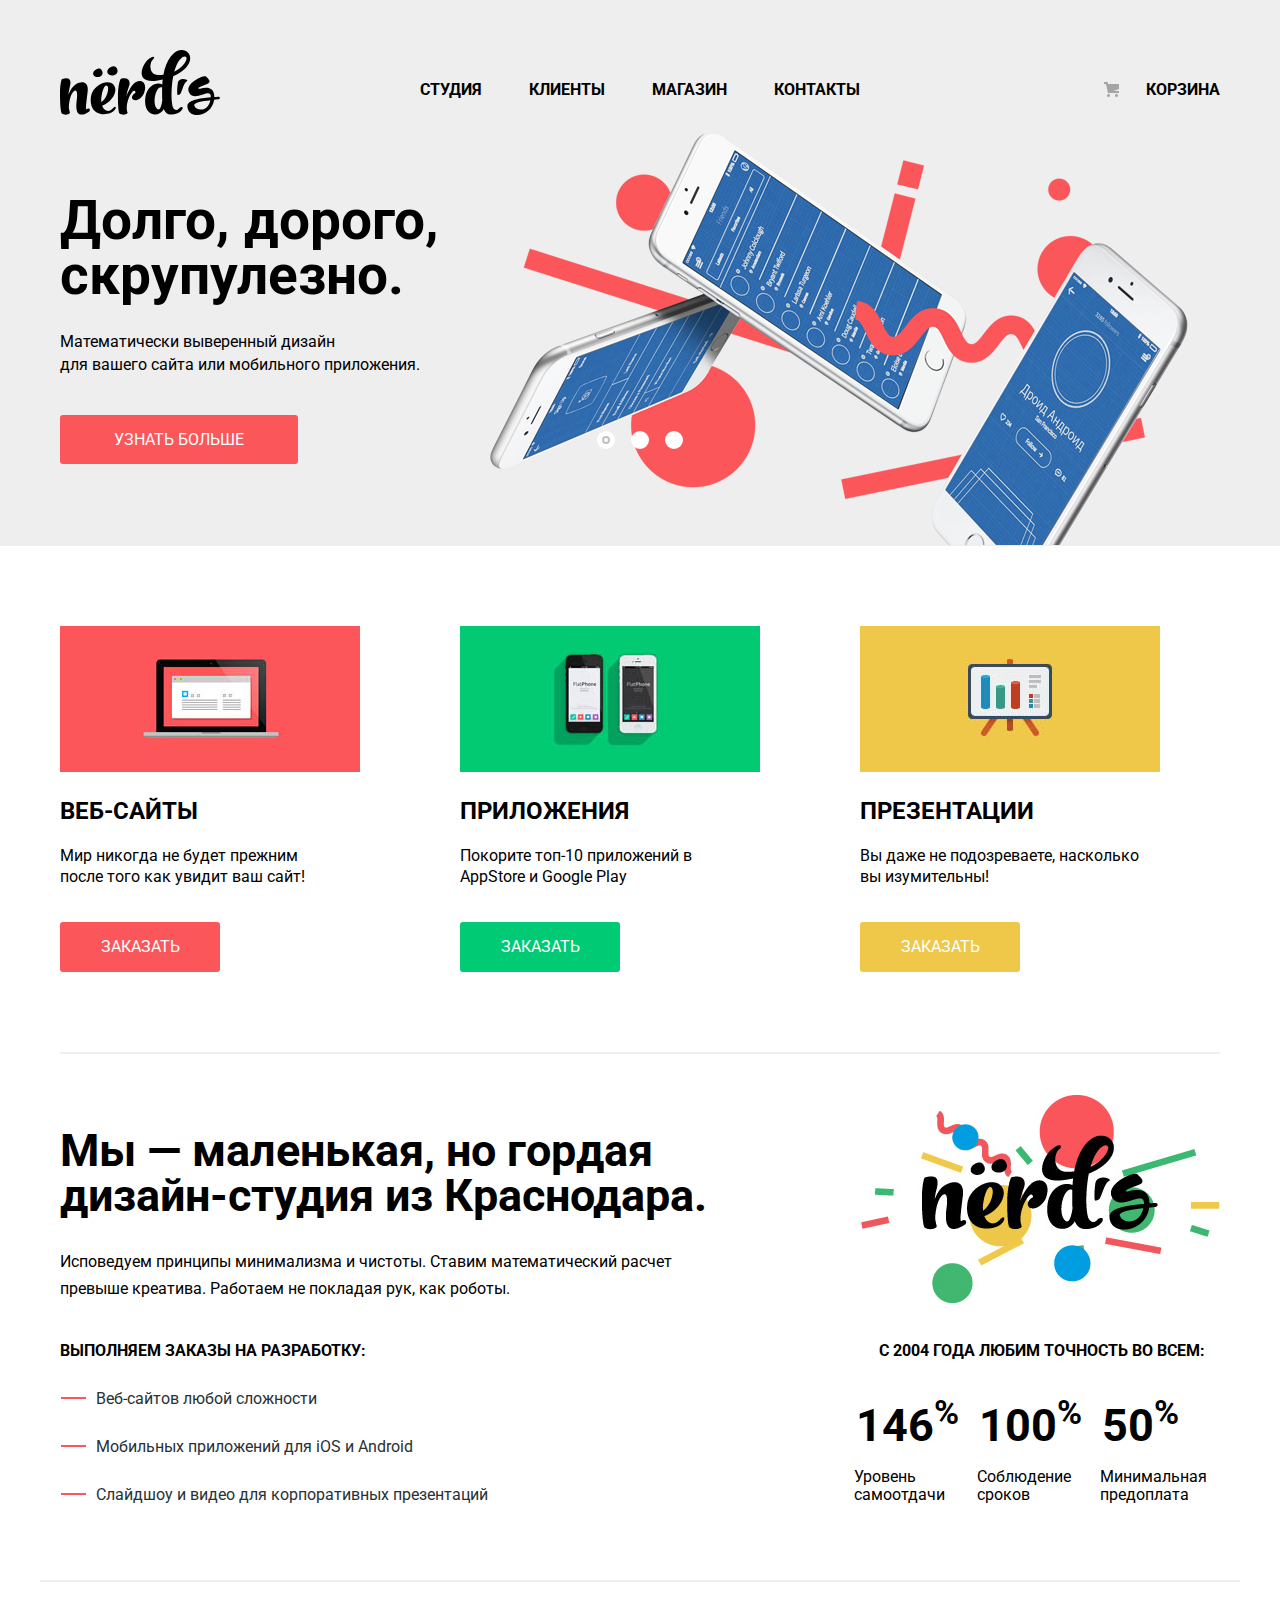
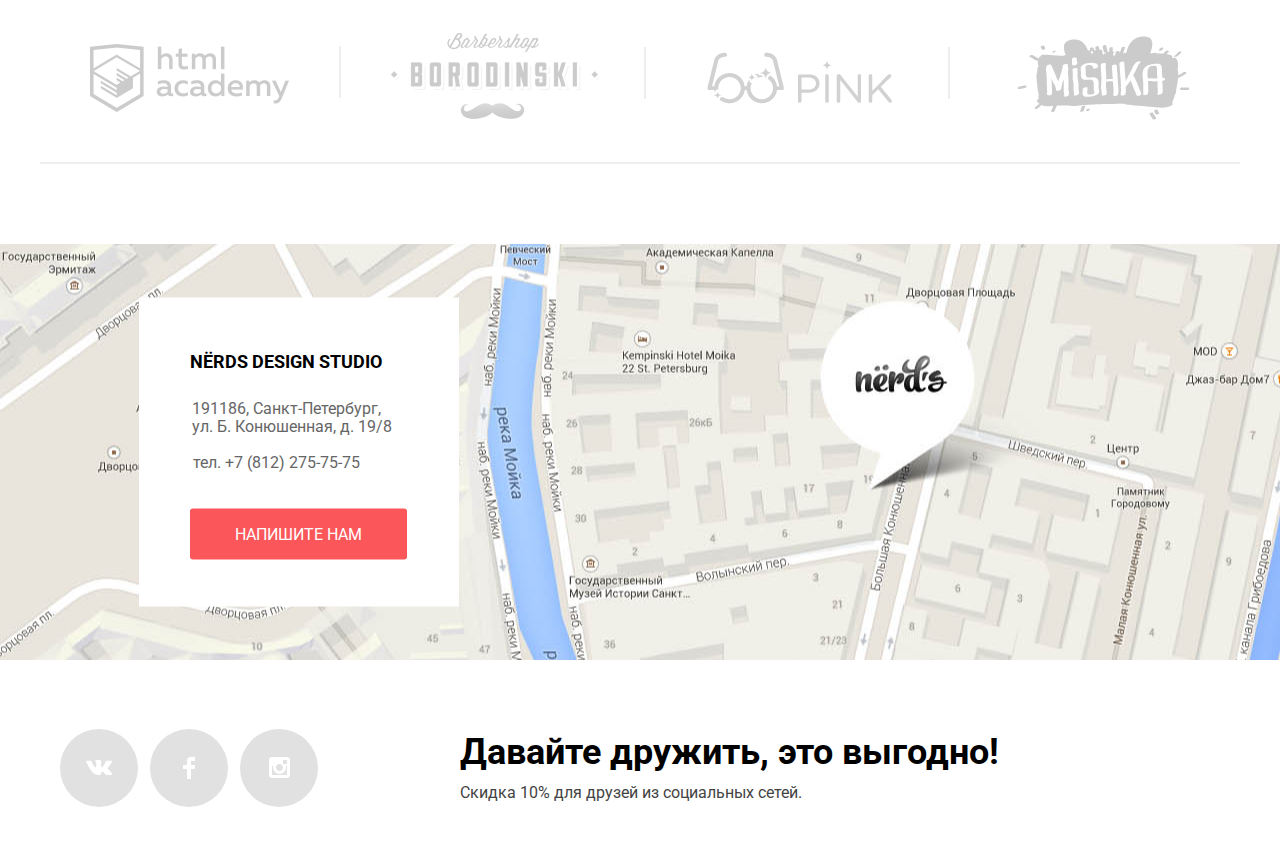
==== index.html @ 0c4b5fb2 "resizing" ====
<!DOCTYPE html>
<html lang="ru">

<head>
    <meta charset="utf-8">
    <link href="css/normalize.css" rel="stylesheet">
    <link href="css/style.css" rel="stylesheet">
    <link href="https://fonts.googleapis.com/css?family=Roboto:400,700&display=swap&subset=cyrillic" rel="stylesheet">
    <title>Магазин готовых шаблонов Nerds</title>
</head>

<body>
    <header class="main-header">
        <div class="content-size">
            <nav class="main-menu">
                <a href="#" class="nerds-logo">
                    <img src="img/svg-nerds/nerds-logo.svg" alt="Логотип студии Nerds" width="160" height="65">
                </a>

                <div class="navigation-container">
                    <ul class="site-navigation ls-none">
                        <li><a href="#" class="main-menu-list">Студия</a></li>
                        <li><a href="#" class="main-menu-list">Клиенты</a></li>
                        <li><a href="catalog.html" class="main-menu-list">Магазин</a></li>
                        <li><a href="#" class="main-menu-list main-menu-list-contacts">Контакты</a></li>
                    </ul>

                    <ul class="user-navigation ls-none">
                        <li><a href="#" class="main-menu-cart">Корзина</a></li>
                    </ul>

                </div>
            </nav>
            <section class="header-slider content-size">
                <h2 class="none">Слайдер</h2>
                <div class="slider-container">
                    <input type="radio" id="slider-1" name="toggle" class="visually-hidden" checked>
                    <input type="radio" id="slider-2" name="toggle" class="visually-hidden">
                    <input type="radio" id="slider-3" name="toggle" class="visually-hidden">
                    <div class="slider-controls">
                        <label for="slider-1" class="slider-item-1">Первый</label>
                        <label for="slider-2" class="slider-item-2">Второй</label>
                        <label for="slider-3" class="slider-item-3">Третий</label>
                    </div>

                    <ul class="slider-list ls-none">
                        <li class="slider-item slider-item-one">
                            <h3>Долго, дорого,<br> скрупулезно.</h3>
                            <p>Математически выверенный дизайн<br> для вашего сайта или мобильного приложения.</p>
                            <a class="slider-item-button button-type" href="#">Узнать больше</a>
                        </li>
                        <li class="slider-item slider-item-two">
                            <h3>Любим математику как никто другой</h3>
                            <p>Никакого креатива, только математические формулы для расчета идеальных пропорций.</p>
                            <a class="slider-item-button button-type" href="#">Узнать больше</a>
                        </li>
                        <li class="slider-item slider-item-three">
                            <h3>Только ночь,<br> только хардкор</h3>
                            <p>Работать днем, как все? Мы против этого.<br> Ближе к полуночи работа только начинается.</p>
                            <a class="slider-item-button button-type" href="#">Узнать больше</a>
                        </li>
                    </ul>
                </div>
            </section>
        </div>
    </header>

    <main class="main">
        <section class="segments content-size">
            <h2 class="none">Сегменты</h2>
            <ul class="segment-list ls-none">

                <li class="segment-list-item segment-item-wed">
                    <h3 class="segment-item-head ">Веб-сайты</h3>
                    <p>Мир никогда не будет прежним после того как увидит ваш сайт!</p>
                    <a href="http://nerds.armstud.ru/catalog.html " class="button-type segment-order ">Заказать</a>
                </li>
                <li class="segment-list-item segment-item-app ">
                    <h3 class="segment-item-head ">Приложения</h3>
                    <p>Покорите топ-10 приложений в AppStore и Google Play</p>
                    <a href="http://nerds.armstud.ru/catalog.html " class=" button-type segment-order ">Заказать</a>
                </li>
                <li class="segment-list-item segment-item-presentations ">
                    <h3 class="segment-item-head ">Презентации</h3>
                    <p>Вы даже не подозреваете, насколько вы изумительны!</p>
                    <a href="http://nerds.armstud.ru/catalog.html " class="button-type segment-order ">Заказать</a>
                </li>

            </ul>
        </section>
        <section class="about-us content-size">
            <h2 class="none">О нас</h2>
            <div class="about-us-container">
                <div class="left-col">
                    <h1>Мы — маленькая, но гордая дизайн-студия из Краснодара.</h1>
                    <p>Исповедуем принципы минимализма и чистоты. Ставим математический расчет превыше креатива. Работаем не покладая рук, как роботы.</p>
                    <h3 class="left-col-list ">Выполняем заказы на разработку:</h3>
                    <ul class="left-col-text-list ls-none ">
                        <li class="left-col-text-list-item">Веб-сайтов любой сложности</li>
                        <li class="left-col-text-list-item">Мобильных приложений для iOS и Android</li>
                        <li class="left-col-text-list-item">Слайдшоу и видео для корпоративных презентаций</li>
                    </ul>
                </div>
                <div class="right-col ">
                    <img src="img/nerds-illustration.png" alt="Логотип студии Nerds" width="360" height="208">
                    <p class="right-col-text ">с 2004 года Любим точность во всем:</p>
                    <ul class="right-col-list ls-none">
                        <li class="right-col-list-item">
                            <p class="right-col-item-mark ">146<sup>%</sup></p>
                            <p class="right-col-item-name text-option-usual ">Уровень самоотдачи</p>
                        </li>
                        <li class="right-col-list-item">
                            <p class="right-col-item-mark ">100<sup>%</sup></p>
                            <p class="right-col-item-name text-option-usual ">Соблюдение сроков</p>
                        </li>
                        <li>
                            <p class="right-col-item-mark ">50<sup>%</sup></p>
                            <p class="right-col-item-name text-option-usual ">Минимальная предоплата</p>
                        </li>
                    </ul>
                </div>
            </div>
        </section>
        <section class="clients content-size">
            <h2 class="none">Клиенты</h2>
            <ul class="clients-list ls-none ">
                <li class="client-htmlacademy ">
                    <a href="https://htmlacademy.ru/intensive/htmlcss"><img src="img/logo-htmlacademy.png " alt="Логотип HTMLAcademy " class="client-logo" width="199" height="68"></a>
                </li>
                <li class="client-barber ">
                    <a href="http://barbershop-borodinski.webflow.io/ "><img src="img/logo-borodinski.png " alt="Логотип Барбершоп Бородинский " class="client-logo" width="209" height="90"></a>
                </li>
                <li class="client-pink ">
                    <a href="# "><img src="img/logo-pink.png " alt="Логотип компании Pink " class="client-logo " width="185" height="52"></a>
                </li>
                <li class="client-mishka ">
                    <a href="# "><img src="img/logo-mishka.png " alt="Логотип компании Mishka " class="client-logo " width="173" height="84"></a>
                </li>
            </ul>
        </section>
        <section class="address text-option-usual">
            <h2 class="none">Адрес</h2>
            <iframe src="https://yandex.ru/map-widget/v1/-/CBFXQGSKCD " width="1440" height="416" allowfullscreen="allowfullscreen"></iframe>
            <div class="address-detail-wrapper content-size ">

                <section class="address-details ">
                    <h2 class="address-details-header ">NЁRDS DESIGN STUDIO</h2>
                    <p class="address-details-text ">191186, Санкт-Петербург,<br> ул. Б. Конюшенная, д. 19/8
                    </p>
                    <p class="address-tel ">тел. +7 (812) 275-75-75</p>
                    <a class="write-us-button button-type " href="# " aria-label="Ссылка на форму связи">Напишите нам</a>
                </section>
            </div>
        </section>

        <section class="write-us-block content-size none">
            <div class="overlay"></div>
            <form method="post" action="https://echo.htmlacademy.ru " class="write-us-form">
                <div class="write-us-wrapper">

                    <p class="write-us-header">Напишите нам</p>
                    <button type="button" aria-label="Кнопка закрытия формы для связи" class="write-us-close-button"></button>

                    <div class="write-us-list ls-none">

                        <div class="write-us-item write-us-item-name">
                            <label for="user-name-id">Ваше имя</label>
                            <input type="text" name="user-name" placeholder="Имя Фамилия" id="user-name-id" required>
                        </div>

                        <div class="write-us-item write-us-item-mail">
                            <label for="email-id">Ваш e-mail</label>
                            <input type="email" name="user-email" placeholder="example@mail.com" id="email-id">
                        </div>

                        <div class="write-us-item write-us-text">
                            <label for="write-us-text-id">Текст письма</label>
                            <textarea name="user-text" placeholder="В свободной форме" id="write-us-text-id"></textarea>
                        </div>

                    </div>
                    <button type="submit" class="write-us-send text-option-usual button-type">Отправить</button>

                </div>
            </form>
        </section>


    </main>

    <footer class="footer-container content-size">
        <ul class="social-list ls-none">
            <li class="social-icon">
                <a class="social-button" href="# " aria-label="Ссылка во Вконтакте"><img src="img/svg-nerds/vk-icon.svg " alt="Логотип Вконтакте" class="social-img" width="26" height="15"></a>
            </li>
            <li class="social-icon">
                <a class="social-button " href="# " aria-label="Ссылка на Фейсбук"><img src="img/svg-nerds/fb-icon.svg" alt="Логотип Фейсбук" class="social-img" width="12" height="22"></a>
            </li>
            <li class="social-icon">
                <a class="social-button " href="#" aria-label="Ссылка в Инстаграм"><img src="img/svg-nerds/insta-icon.svg" alt="Логотип Инстаграм" class="social-img" width="21" height="21"></a>
            </li>
        </ul>
        <div class="footer-text">
            <p><b class="motto">Давайте дружить, это выгодно!</b></p>
            <p class="special-offer">Скидка 10% для друзей из социальных сетей.</p>
        </div>
    </footer>

    <script src="js/javascript.min.js"></script>
</body>

</html>
---- css/style.css ----
body {
    padding: 0;
    font-family: "Roboto", "Arial", sans-serif;
    margin: 0 auto;
}

.content-size {
    width: 1200px;
    box-sizing: border-box;
    margin: 0 auto;
}

.main-header {
    background-color: #eeeeee;
}

a {
    text-decoration: none;
    color: #000000;
}


/*общие стили*/

.menu-active {
    position: relative;
}

.menu-active::after {
    content: "";
    position: absolute;
    top: 41px;
    left: 0;
    width: 100%;
    height: 2px;
    background-color: red;
}

.text-option-usual {
    font-size: 16px;
    line-height: 18px;
    font-weight: 400;
}

.ls-none {
    list-style: none;
}

.button-type {
    font-size: 16px;
    line-height: 18px;
    text-transform: uppercase;
    font-weight: 400;
    color: #ffffff;
}

.nerds-logo {
    margin-right: 200px;
    margin-top: 5px;
}

.nerds-logo:hover {
    opacity: 0.8;
}

.nerds-logo:active {
    opacity: 0.3;
}

.main-menu-list:hover,
.main-menu-cart:hover {
    color: #fb565a;
}

.main-menu-list:active,
.main-menu-cart:active {
    color: #c4c4c4;
}

.main-menu {
    min-height: 65px;
    display: flex;
    align-items: center;
    padding: 45px 20px 15px 20px;
    margin: 0 auto;
}

.site-navigation {
    display: flex;
    align-items: center;
    align-content: center;
    flex-wrap: wrap;
    padding: 0;
}

.navigation-container {
    display: flex;
    align-items: center;
    width: 800px;
    justify-content: space-between;
}

.site-navigation a,
.user-navigation a {
    display: block;
}

.main-menu-list,
.main-menu-cart {
    font-size: 16px;
    line-height: 16px;
    font-weight: bold;
    text-transform: uppercase;
    padding-top: 15px;
}

.main-menu-list {
    margin-right: 47px;
}

.main-menu-cart {
    position: relative;
    padding-left: 41px;
    margin-left: 48px;
}

.main-menu-cart:before {
    content: "";
    position: absolute;
    right: 98px;
    top: 15px;
    background: url("../img/cart-icon.png") no-repeat;
    opacity: 0.3;
    width: 18px;
    height: 18px;
}

.main-menu-list-contacts {
    padding-right: 0;
}

.user-navigation {
    padding-left: 0;
}

.header-slider {
    background-color: #eeeeee;
}

.visually-hidden {
    position: absolute;
    width: 1px;
    height: 1px;
    clip: rect(0, 0, 0, 0);
}

.slider {
    position: relative;
}

.slider-container {
    position: relative;
    background-color: #eeeeee;
    width: 1160px;
    margin: 0 auto;
    min-height: 412px;
}

.slider-item {
    display: none;
    padding: 59px 0 80px 0;
    min-height: 412px;
    box-sizing: border-box;
}

.slider-list {
    margin: 0;
    padding: 0;
}

.slider-item h3 {
    font-size: 55px;
    line-height: 55px;
    font-weight: bold;
    max-width: 600px;
    margin: 0;
    margin-bottom: 27px;
}

.slider-item p {
    max-width: 430px;
    margin: 0;
    margin-bottom: 55px;
    line-height: 23px;
}

.slider-item-button {
    background-color: #fb565a;
    padding: 15px 54px;
    border-radius: 3px;
    border: none;
}

.slider-item-button:hover {
    background-color: #e74246;
}

.slider-item-button:active {
    background-color: #d7373b;
    color: #e48789;
    box-shadow: 0 3px #c13135 inset;
}

.slider-controls {
    display: inline-block;
    border-radius: 50%;
    cursor: pointer;
    padding: 8px;
    position: absolute;
    left: 50%;
    bottom: 97px;
    z-index: 100;
    width: 160px;
    height: 18px;
    text-align: center;
    font-size: 0;
    transform: translateX(-50%);
}

.slider-controls label {
    position: relative;
    display: inline-block;
    width: 18px;
    height: 18px;
    padding: 8px;
    border-radius: 50%;
    cursor: pointer;
}

.slider-controls label::after {
    content: "";
    position: absolute;
    top: 8px;
    left: 8px;
    z-index: 1;
    width: 18px;
    height: 18px;
    background: #ffffff;
    border-radius: 50%;
}

.slider-controls .active::before {
    content: "";
    position: absolute;
    left: 50%;
    top: 50%;
    z-index: 2;
    width: 4px;
    height: 4px;
    margin: -4px;
    background-color: inherit;
    border: 2px solid #c1c1c1;
    border-radius: 50%;
}

.slider-item:nth-child(3) {
    display: none;
}

.slider-item:nth-child(1) {
    background: #eeeeee url("../img/nerds-index-slide1.png") no-repeat 99% -20px;
}

.slider-item:nth-child(2) {
    background: #eeeeee url("../img/nerds-index-slide2.png") no-repeat 100% 0;
}

.slider-item:nth-child(3) {
    background: #eeeeee url("../img/nerds-index-slide3.png") no-repeat 100% 0;
}

#slider-1:checked~.slider-list .slider-item-one {
    display: block;
}

#slider-2:checked~.slider-list .slider-item-two {
    display: block;
}

#slider-3:checked~.slider-list .slider-item-three {
    display: block;
}

#slider-1:checked~.slider-controls .slider-item-1::before,
#slider-2:checked~.slider-controls .slider-item-2::before,
#slider-3:checked~.slider-controls .slider-item-3::before {
    content: "";
    position: absolute;
    left: 50%;
    top: 50%;
    z-index: 2;
    width: 4px;
    height: 4px;
    margin: -4px;
    background-color: inherit;
    border: 2px solid #c1c1c1;
    border-radius: 50%;
}


/*окно напишите нам*/

.none {
    display: none;
}

.overlay {
    width: 100%;
    height: 100vh;
    position: absolute;
    top: 0;
    left: 0;
    background-color: transparent;
}

.write-us-block {
    position: fixed;
    top: 0;
    left: 0;
    width: 100%;
    min-height: 100vh;
    z-index: 101;
}

a.write-us-button {
    padding: 15px 44px;
    border-radius: 3px;
}

.write-us-button:hover {
    background-color: #e74246;
}

.write-us-button:active {
    background-color: #d7373b;
    color: #e48789;
    box-shadow: 0 3px rgba(0, 0, 0, 0.1) inset;
}

.write-us-block form {
    position: absolute;
    top: 50%;
    left: 50%;
    transform: translate(-50%, -50%);
    background-color: #ffffff;
}

.write-us-list {
    display: flex;
    justify-content: space-between;
    flex-wrap: wrap;
    margin-bottom: 47px;
}

.write-us-item label {
    padding-bottom: 12px;
}

.write-us-item-name,
.write-us-item-mail {
    display: flex;
    flex-direction: column;
    width: 45%;
}

.write-us-text textarea {
    width: 100%;
    min-height: 114px;
    font: inherit;
    font-weight: 400;
    opacity: 0.5;
    border: 2px solid #d7dcde;
    border-radius: 3px;
    padding-left: 14px;
    padding-right: 14px;
    padding-top: 13px;
    resize: vertical;
    margin: 0;
    box-sizing: border-box;
}

.write-us-text {
    width: 100%;
    margin-top: 36px;
}

.write-us-text label {
    display: flex;
}

.write-us-item input[type="text"],
.write-us-item input[type="email"] {
    font: inherit;
    font-weight: 400;
    opacity: 0.5;
    border: 2px solid #d7dcde;
    border-radius: 3px;
    min-height: 50px;
    padding-left: 14px;
    padding-right: 14px;
    color: #b1b1b1;
}

.write-us-item input[type="email"]:focus::placeholder,
.write-us-item input[type="text"]:focus::placeholder,
.write-us-item textarea:focus::placeholder {
    color: #444444;
}

.write-us-item input[type="text"]:hover,
.write-us-item input[type="email"]:hover,
.write-us-item textarea:hover {
    font: inherit;
    font-weight: 400;
    opacity: 0.5;
    border: 2px solid #b4b9bb;
    border-radius: 3px;
}

.write-us-item input[type="text"]:focus,
.write-us-item input[type="email"]:focus,
.write-us-item textarea:focus {
    font: inherit;
    font-weight: 400;
    opacity: 0.5;
    border: 2px solid #000000;
    border-radius: 3px;
    outline: none;
}

.write-us-item input[type="text"]:invalid,
.write-us-item input[type="email"]:invalid,
.write-us-item textarea:invalid {
    font: inherit;
    font-weight: 400;
    opacity: 0.5;
    border: 2px solid #e74246;
    border-radius: 3px;
    color: #e74246;
}

.write-us-send {
    background-color: #fb565a;
    border: none;
    border-radius: 3px;
    padding: 16px 82px;
    width: 260px;
}

.write-us-send:hover {
    background-color: #e74246;
}

.write-us-send:active {
    background-color: #d7373b;
    color: #e48789;
    box-shadow: 0 3px #c13135 inset;
}

.write-us-header {
    color: #000000;
    font-size: 45px;
    line-height: 45px;
    margin: 0;
    margin-bottom: 50px;
    font-weight: bold;
}

.write-us-item {
    font-weight: bold;
}

.write-us-form {
    width: 960px;
}

.write-us-wrapper {
    position: relative;
    display: flex;
    flex-direction: column;
    padding: 70px 100px 84px 100px;
    border: 1px solid transparent;
    box-shadow: 0px 10px 25px #888888, 5px 10px 5px #888888, -5px 10px 15px #888888;
}

.write-us-close-button {
    position: absolute;
    content: "";
    background: url("../img/svg-nerds/close-cross.svg") no-repeat;
    opacity: 0.3;
    width: 21px;
    height: 21px;
    right: 90px;
    top: 78px;
    padding: 0;
    margin: 0;
    border: none;
    background-color: #ffffff;
    cursor: pointer;
}

.write-us-close-button:hover {
    opacity: 1;
}

.write-us-close-button:active {
    opacity: 0.1;
}

ul.segment-list {
    padding: 0;
}

.segment-item-head {
    text-transform: uppercase;
    font-size: 24px;
    line-height: 30px;
    font-weight: 700;
}

.segment-order {
    padding: 16px 20px;
    border-radius: 3px;
    margin-top: 21px;
    margin-right: 140px;
    display: block;
    text-align: center;
}

.segments {
    padding-left: 20px;
    padding-right: 20px;
}

.segment-list {
    display: flex;
    justify-content: space-between;
    margin-bottom: 80px;
    margin-right: 60px;
    flex-wrap: wrap;
    overflow: auto;
}

.segment-list p {
    margin-bottom: 35px;
    padding-right: 20px;
    margin-top: -5px;
    line-height: 21px;
}

ul.segment-list {
    margin-top: 80px;
}

.segment-list-item {
    position: relative;
    max-width: 300px;
    padding-top: 146px;
}


/* веб-сайты */

.segment-item-wed .segment-order {
    background-color: #fb565a;
}

.segment-item-wed .segment-order:hover {
    background-color: #e74246;
}

.segment-item-wed .segment-order:active {
    background-color: #d7373b;
    color: #e48789;
    box-shadow: 0 3px #c13135 inset;
}

.segment-item-wed::before {
    background: #fb565a url(../img/illustration-1.jpg) no-repeat;
    width: 100%;
    height: 146px;
    content: "";
    position: absolute;
    left: 0;
    top: 0;
}


/* приложения */

.segment-item-app .segment-order {
    background-color: #00ca74;
}

.segment-item-app .segment-order:hover {
    background-color: #00bc6c;
}

.segment-item-app .segment-order:active {
    background-color: #00aa62;
    color: #74c69c;
    box-shadow: 0 3px #009958 inset;
}

.segment-item-app::before {
    background: #00ca74 url(../img/illustration-2.jpg) no-repeat;
    width: 100%;
    height: 146px;
    content: "";
    position: absolute;
    left: 0;
    top: 0;
}


/* презентации */

.segment-item-presentations .segment-order {
    background-color: #efc84a;
}

.segment-item-presentations .segment-order:hover {
    background-color: #eab534;
}

.segment-item-presentations .segment-order:active {
    background-color: #e5a722;
    color: #edc47f;
    box-shadow: 0 3px #ce961f inset;
}

.segment-item-presentations::before {
    background: #efc849 url(../img/illustration-3.jpg) no-repeat;
    width: 100%;
    height: 146px;
    content: "";
    position: absolute;
    left: 0;
    top: 0;
}


/* .clients,
.footer-container,
.header {
    width: 1160px;
} */

.main {
    /* width: 1200px; */
    margin: 0 auto;
}

.about-us {
    margin: 0 auto 44px auto;
    padding-left: 20px;
    padding-right: 20px;
}

.about-us-container {
    display: flex;
    justify-content: space-between;
    padding: 43px 0 0 0;
    border-top: 2px solid #eeeeee;
}

.about-us h1 {
    font-weight: 700;
    font-size: 45px;
    line-height: 45px;
}

.left-col {
    width: 80%;
    margin-right: 130px;
}

.left-col-list {
    margin-top: 29px;
}

.left-col p {
    font-size: 16px;
    line-height: 27px;
    margin-bottom: 37px;
}

.left-col h3 {
    text-transform: uppercase;
    font-weight: 700;
    font-size: 16px;
    line-height: 24px;
    color: #000000;
}

.left-col-text-list {
    padding: 0;
    margin: 0;
}

.left-col-text-list-item {
    font-weight: 400;
    font-size: 16px;
    color: #283136;
    margin-bottom: 30px;
    position: relative;
    padding-left: 36px;
}

.left-col-text-list-item::before {
    content: "";
    position: absolute;
    height: 2px;
    width: 25px;
    background-color: #fb565a;
    left: 1px;
    top: 7px;
}

.left-col-text-list-item:nth-child(1) {
    margin-top: 27px;
}

.right-col img {
    margin-top: -2px;
    margin-left: 8px;
}

.right-col-list {
    display: flex;
    padding-left: 0;
    justify-content: space-between;
    margin-top: 0;
}

.right-col-text {
    text-transform: uppercase;
    font-size: 16px;
    line-height: 24px;
    font-weight: 700;
    text-align: center;
    margin: 31px -3px 0 8px;
}

.right-col-item-mark {
    font-size: 45px;
    font-weight: 700;
    margin: 37px 16px 16px 4px;
}

.right-col-item-name {
    margin-top: 0;
    margin-left: 2px;
}

.super {
    vertical-align: super;
}

.clients {
    border-top: 2px solid #eeeeee;
    border-bottom: 2px solid #eeeeee;
    padding-top: 51px;
    padding-bottom: 35px;
    margin: 0 auto 80px auto
}

.clients img {
    opacity: 0.2;
}

.client-logo:hover {
    opacity: 1;
    color: red;
}

.client-logo:active {
    opacity: 0.1;
}

.clients-list {
    display: flex;
    justify-content: space-between;
    align-items: center;
    flex-wrap: wrap;
    padding-left: 50px;
    padding-right: 50px;
    margin: 0 auto;
}

.client-htmlacademy,
.client-barber,
.client-pink {
    position: relative;
}

.client-barber {
    margin-left: 97px;
    margin-right: 103px
}

.client-pink {
    margin-right: 120px;
}

.client-htmlacademy::after {
    content: "";
    position: absolute;
    width: 2px;
    height: 52px;
    background-color: #eeeeee;
    top: 28px;
    left: 249px;
    transform: translateY(-50%);
}

.client-barber::after {
    content: "";
    position: absolute;
    width: 2px;
    height: 52px;
    background-color: #eeeeee;
    top: 40px;
    left: 253px;
    transform: translateY(-50%);
}

.client-pink::after {
    content: "";
    position: absolute;
    width: 2px;
    height: 52px;
    background-color: #eeeeee;
    top: 21px;
    left: 241px;
    transform: translateY(-50%);
}

.address {
    background: #e9e5dc url(../img/map-and-marker.jpg) no-repeat;
    min-height: 416px;
    background-position: center;
    width: 1440px;
    position: relative;
    margin: 0 auto 53px auto;
}

.address-detail-wrapper {
    width: 1160px;
    min-height: 416px;
    position: relative;
}

.address-details {
    background-color: #ffffff;
    text-align: left;
    width: 269px;
    min-height: 309px;
    padding-left: 51px;
    margin-left: -1px;
    position: absolute;
    content: "";
    top: 50%;
    left: 0;
    transform: translateY(-50%);
}

.address-details-header {
    text-transform: uppercase;
    font-size: 18px;
    line-height: 30px;
    color: #000000;
    padding-top: 49px;
    margin: 0;
}

.address-details-text {
    margin-top: 23px;
    margin-left: 2px;
    margin-bottom: 18px;
}

.address p {
    color: #666666;
}

.address-tel {
    padding-bottom: 38px;
    margin-left: 3px;
}

.address a {
    text-transform: uppercase;
    background-color: #fb565a;
    color: #ffffff;
    padding: 16px 45px;
    border-radius: 3px;
}

.address iframe {
    position: absolute;
    top: 50%;
    left: 0%;
    transform: translateY(-50%);
    border: none;
}

.motto {
    font-size: 36px;
    color: #000000;
}

.special-offer {
    font-size: 16px;
    color: #444444;
}

.social-button {
    display: flex;
    align-items: center;
    justify-content: center;
    width: 78px;
    height: 78px;
}

.social-icon {
    border-radius: 50%;
    background-color: #e1e1e1;
    width: 78px;
    height: 78px;
    margin-right: 12px;
}

.social-img:hover,
.social-icon:hover {
    background-color: #e74246;
}

.social-img:active,
.social-icon:active {
    background-color: #d7373b;
}

.social-icon:active .social-img {
    opacity: 0.3;
}

.social-list {
    display: flex;
    justify-content: space-between;
    padding-left: 0;
    margin-right: 130px;
}

.footer-container {
    display: flex;
    justify-content: flex-start;
    margin: 0 auto 45px auto;
    padding-left: 20px;
    padding-right: 20px;
}

.footer-text {
    display: flex;
    flex-direction: column;
}

.footer-text p {
    margin-top: 19px;
    margin-bottom: -8px;
}


/*inner-page*/

fieldset {
    border: none;
}

.inner-page.main-menu-list {
    padding-right: 0;
}

.button-filter-show {
    color: #000000;
    background-color: #eeeeee;
    padding: 16px 89px;
    margin-top: 8px;
    text-transform: uppercase;
    border: none;
    border-radius: 3px;
    font-weight: bold;
    cursor: pointer;
}

.button-filter-show:hover {
    background-color: #dfdfdf;
}

.button-filter-show:active {
    color: #a9a9a9;
    background-color: #d5d5d5;
    box-shadow: 0 3px #bfbfbf inset;
}

.page-active {
    color: #000000;
    background-color: #ffffff;
    padding: 3px 3px;
    height: 38px;
    width: 38px;
    text-align: center;
    vertical-align: middle;
    line-height: 37px;
    border-radius: 3px;
    font-weight: bold;
    margin-right: 11px;
    border: 3px solid #dbdbdb;
}

.button-one,
.button-two,
.button-three {
    color: #000000;
    background-color: #eeeeee;
    padding: 3px 3px;
    height: 44px;
    width: 44px;
    text-align: center;
    vertical-align: middle;
    line-height: 44px;
    border-radius: 3px;
    font-weight: bold;
    margin-right: 11px;
    cursor: pointer;
}

.button-next {
    text-transform: uppercase;
    color: #000000;
    background-color: #eeeeee;
    padding: 3px 0px;
    font-weight: bold;
    border-radius: 3px;
    width: 260px;
    text-align: center;
    height: 44px;
    line-height: 44px;
    cursor: pointer;
}


/*наведение*/

.button-one:hover,
.button-two:hover,
.button-three:hover,
.button-next:hover {
    background-color: #dfdfdf;
}


/*нажатие*/

.button-one:active,
.button-two:active,
.button-three:active,
.button-next:active {
    height: 41px;
    background-color: #d5d5d5;
    border-top: 3px solid #bfbfbf;
}

.sort {
    display: flex;
    justify-content: space-between;
}

.sort-name {
    text-transform: uppercase;
    font-weight: bold;
    font-size: 18px;
    line-height: 30px;
    color: #000000;
    margin-top: 0;
}

legend.filter-gap-cost {
    margin-bottom: 50px;
}

.filter-item {
    color: #797c7f;
    padding-bottom: 23px;
}

.filter-item:hover {
    color: #283136;
}

.filter-item input[type=radio],
.filter-item input[type=checkbox] {
    display: none;
}


/*радио кнопки*/

.filter-item-radio label,
.filter-item-checkbox label {
    padding-left: 36px;
    cursor: pointer;
}

.filter-item-radio {
    position: relative;
}

.filter-item-radio label::before {
    content: "";
    position: absolute;
    height: 25px;
    width: 25px;
    left: 0;
    top: -2px;
    background-image: url("../img/svg-nerds/radio-off.svg");
    background-repeat: no-repeat;
    opacity: 0.4;
}

.filter-type:checked+label::before {
    content: "";
    position: absolute;
    height: 25px;
    width: 25px;
    background-image: url("../img/svg-nerds/radio-on.svg");
    background-repeat: no-repeat;
    opacity: 0.4;
}

.filter-item-radio label:hover::before {
    opacity: 1;
}

.filter-item-radio label:disabled::before {
    opacity: 0.3;
}


/*чекбоксы*/

.filter-item-checkbox {
    position: relative;
    padding-bottom: 22px;
}

.filter-item-checkbox label::before {
    content: "";
    position: absolute;
    height: 25px;
    width: 25px;
    top: 0;
    left: 0;
    background-image: url("../img/svg-nerds/checkbox-off.svg");
    background-repeat: no-repeat;
    opacity: 0.4;
}

.filter-item-checkbox label:hover::before,
.filter-type-checkbox:checked+label:hover::before {
    opacity: 1;
}

.filter-item-checkbox label:disabled::before,
.filter-type-checkbox:checked+label:disabled::before {
    opacity: 0.3;
}

.filter-type-checkbox:checked+label::before {
    content: "";
    position: absolute;
    height: 25px;
    width: 25px;
    background-image: url("../img/svg-nerds/checkbox-on.svg");
    background-repeat: no-repeat;
    opacity: 0.4;
}

.inner-header {
    font-size: 55px;
    min-height: 151px;
    background-color: #eeeeee;
    text-align: center;
    display: block;
    padding-top: 54px;
    padding-bottom: 16px;
    margin: 0 auto;
}

.sort-type {
    font-size: 14px;
    line-height: 30px;
    color: #cacaca;
    padding-left: 0;
    margin-right: 0;
    text-transform: uppercase;
    padding-right: 20px;
}

.sort-type-active {
    color: #000000;
}

.sort-type-list {
    display: flex;
    justify-content: space-between;
    align-items: center;
    width: 358px;
    padding-left: 0;
    margin-top: 0;
}

.sort-type:hover {
    color: #8d8d8d;
}

.sort-type-list a:active {
    color: #000000;
}

.sort-button {
    position: relative;
    width: 11px;
    height: 11px;
    border: none;
    padding: 0;
    line-height: 30px;
    align-self: center;
}

.sort-button-down a {
    content: "";
    position: absolute;
    width: 11px;
    height: 11px;
    top: 0;
    left: 0;
    background: url("../img/svg-nerds/icon-down-dir.svg") no-repeat;
}

.sort-button-active {
    opacity: 1;
}

.sort-button-up a {
    content: "";
    position: absolute;
    width: 11px;
    height: 11px;
    top: 0;
    left: 0;
    background-image: url("../img/svg-nerds/icon-up-dir.svg");
    background-repeat: no-repeat;
    opacity: 0.3;
}

.sort-button-up a:hover,
.sort-button-down a:hover {
    opacity: 0.6;
}

.sort-button-up a:active,
.sort-button-down a:active {
    opacity: 1;
}

.main-wrapper {
    display: flex;
    margin: 0 auto;
    padding-left: 20px;
    padding-right: 20px;
}

.parameter {
    margin-right: 140px;
}

.examples {
    width: 760px;
}

.examples-container {
    display: flex;
    justify-content: space-between;
    flex-wrap: wrap;
}

.button-list {
    min-width: 445px;
    display: flex;
    padding-left: 0;
    margin-top: 0;
    margin-bottom: 60px;
}

.example-item-block {
    position: relative;
    margin-bottom: 31px;
    overflow: hidden;
    box-sizing: border-box;
}

.example-item {
    border: 1px solid #e5e5e5;
}

.example-item-block img {
    display: block;
}

.example-item-block.example-item-block-last {
    margin-bottom: 57px;
}

.example-dot {
    width: 14px;
    height: 14px;
    border-radius: 50%;
    margin-right: 9px;
    background: #ffffff;
}

.example-dot-wrap {
    display: flex;
    height: 41px;
    background-color: #e9e9e9;
    align-items: center;
    padding-left: 16px;
    border-top-left-radius: 5px;
    border-top-right-radius: 5px;
}

.example-item-block:hover .example-dot-wrap {
    background-color: #4d4d4d;
    transition: 0.3s;
}

.example-item-description {
    /* display: none; */
    position: absolute;
    bottom: 0;
    left: 0px;
    width: 362px;
    text-align: center;
    background-color: #eeeeee;
    padding-top: 29px;
    box-sizing: border-box;
    transform: translateY(100%);
}

.example-item-block:hover .example-item-description {
    transform: translateY(0%);
    transition: 0.3s;
}

.descript-header {
    text-transform: uppercase;
    font-weight: bold;
    font-size: 18px;
    line-height: 25px;
    margin-left: -5px;
}

.descript-header:hover {
    color: #fb565a;
}

.descript-header:active {
    color: #cacaca;
}

.descript-text {
    padding-bottom: 30px;
    padding-right: 67px;
    padding-left: 67px;
    color: #666666;
    margin: 0;
    margin-top: 18px;
}

.descript-button {
    display: block;
    background-color: #fb565a;
    padding: 16px 55px;
    border-radius: 3px;
    margin-bottom: 44px;
    margin-right: 80px;
    margin-left: 80px;
}

.descript-button:hover {
    background-color: #e74246;
}

.descript-button:active {
    background-color: #d7373b;
    box-shadow: 0 3px #c13135 inset;
}

.filter-gap {
    margin: 0;
    padding: 0;
    border: none;
}

.range-filter {
    width: 260px;
}

.range-controls {
    height: 41px;
    background-color: #f1f1f1;
    border-radius: 5px;
    margin-bottom: 15px;
    padding-top: 39px;
    padding-right: 20px;
    padding-left: 20px;
    position: relative;
}

.range-controls .toggle {
    width: 4px;
    height: 4px;
    padding: 0;
    border: 8px solid #ffffff;
    background-color: #ababab;
    border-radius: 50%;
    box-shadow: 0 2px 1px 0 #cfcfcf;
    position: absolute;
    top: 31px;
    left: 0;
    cursor: pointer;
}

.price-controls label {
    display: inline-block;
    width: 50%;
    font-size: 16px;
    text-transform: uppercase;
}

.price-controls input {
    font-size: 16px;
    text-align: center;
    color: #283136;
    width: 60px;
    padding: 8px 10px;
    border: none;
    border-radius: 5px;
    background: #f1f1f1;
    margin-left: 10px;
}

.max-price {
    text-align: right;
}

.max-price input {
    margin-left: 8px;
}

.price-controls {
    font-size: 0;
    margin-bottom: 57px;
}

.range-controls .toggle-min {
    left: 45px;
}

.range-controls .toggle-max {
    left: 120px;
}

.range-controls .bar {
    width: 70%;
    height: 2px;
    background: #00ca74;
}

.range-controls .scale {
    height: 2px;
    background: #d7dcde;
}

.inner-page header {
    margin: auto auto 53px auto;
}

.sort {
    margin-bottom: 31px;
}

.sort-type {
    display: flex;
    padding-left: 0;
    margin-left: 0;
}

.sort-list {
    padding-left: 0;
    margin-left: 0;
    margin-bottom: 22px;
}

.catalog-right-col {
    display: flex;
    flex-direction: column;
}

iframe {
    border: 1px;
}


/*script*/

.modal-show {
    display: block;
}
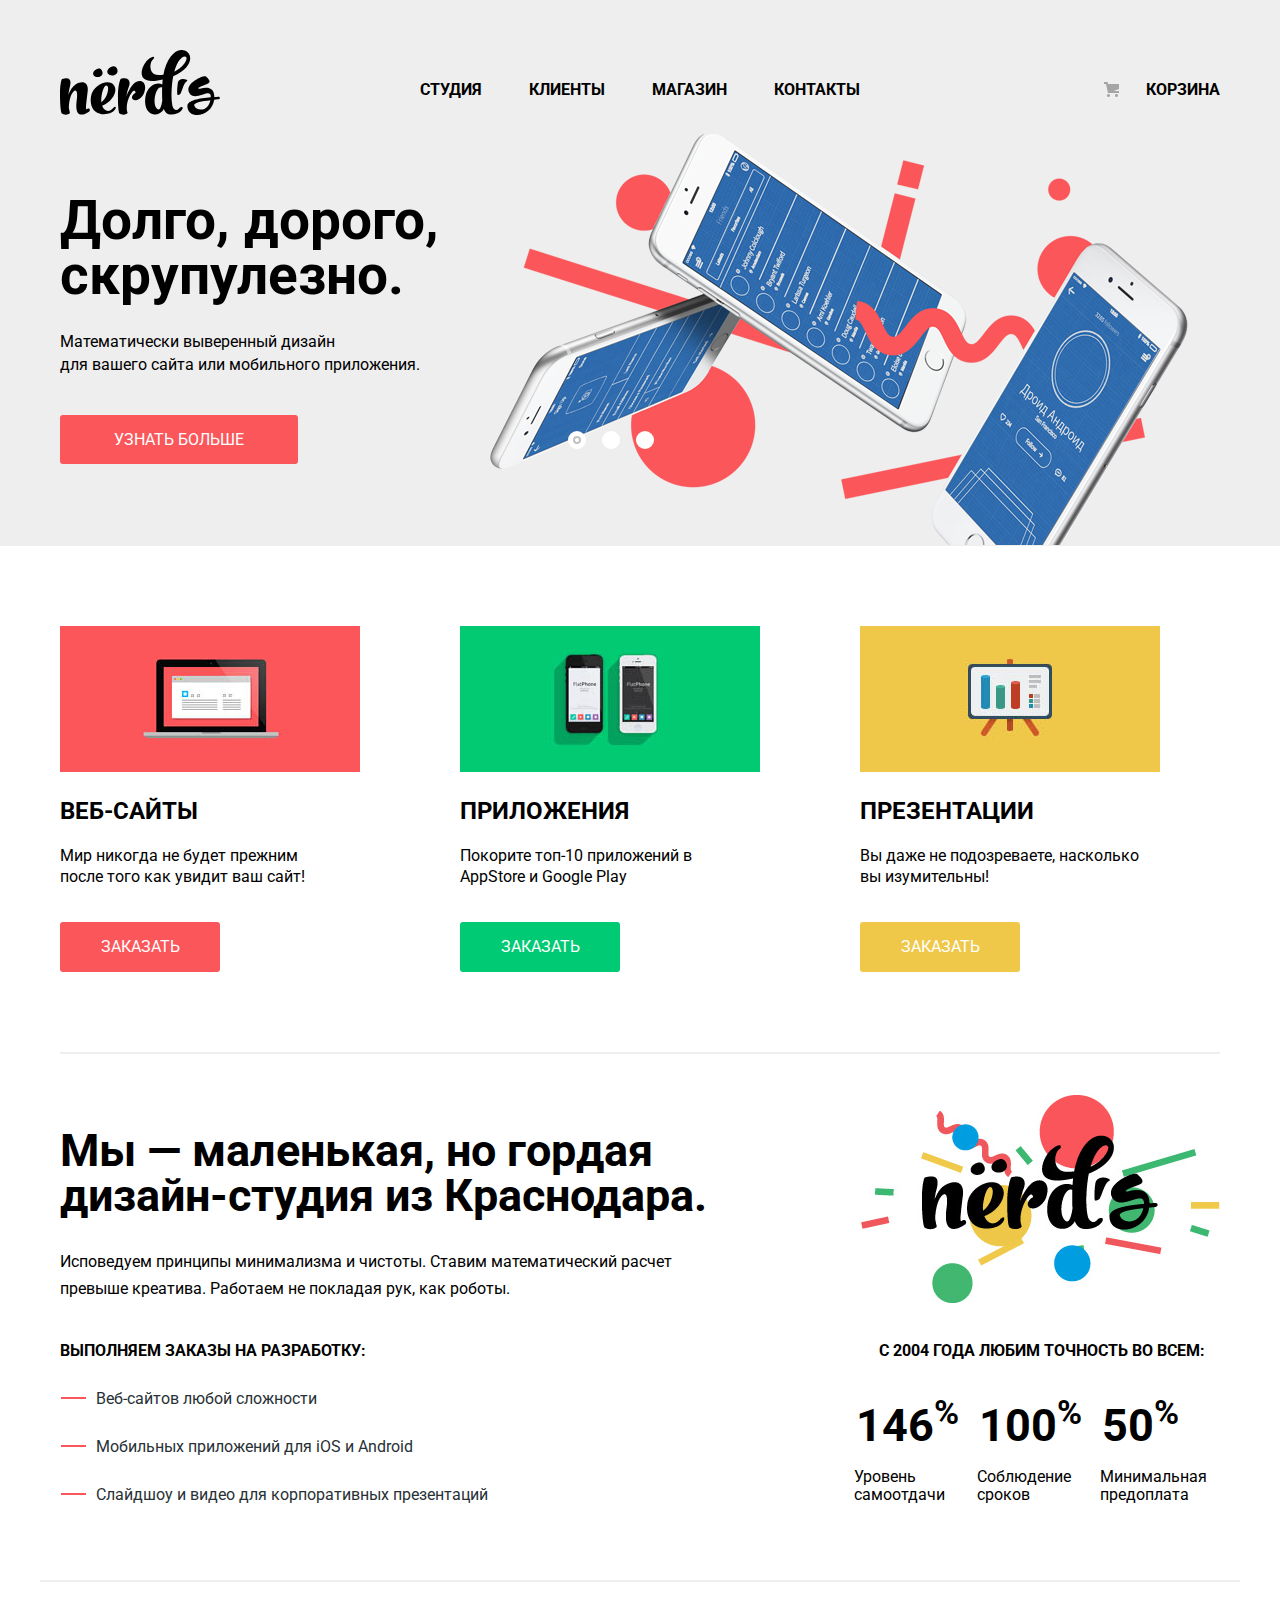
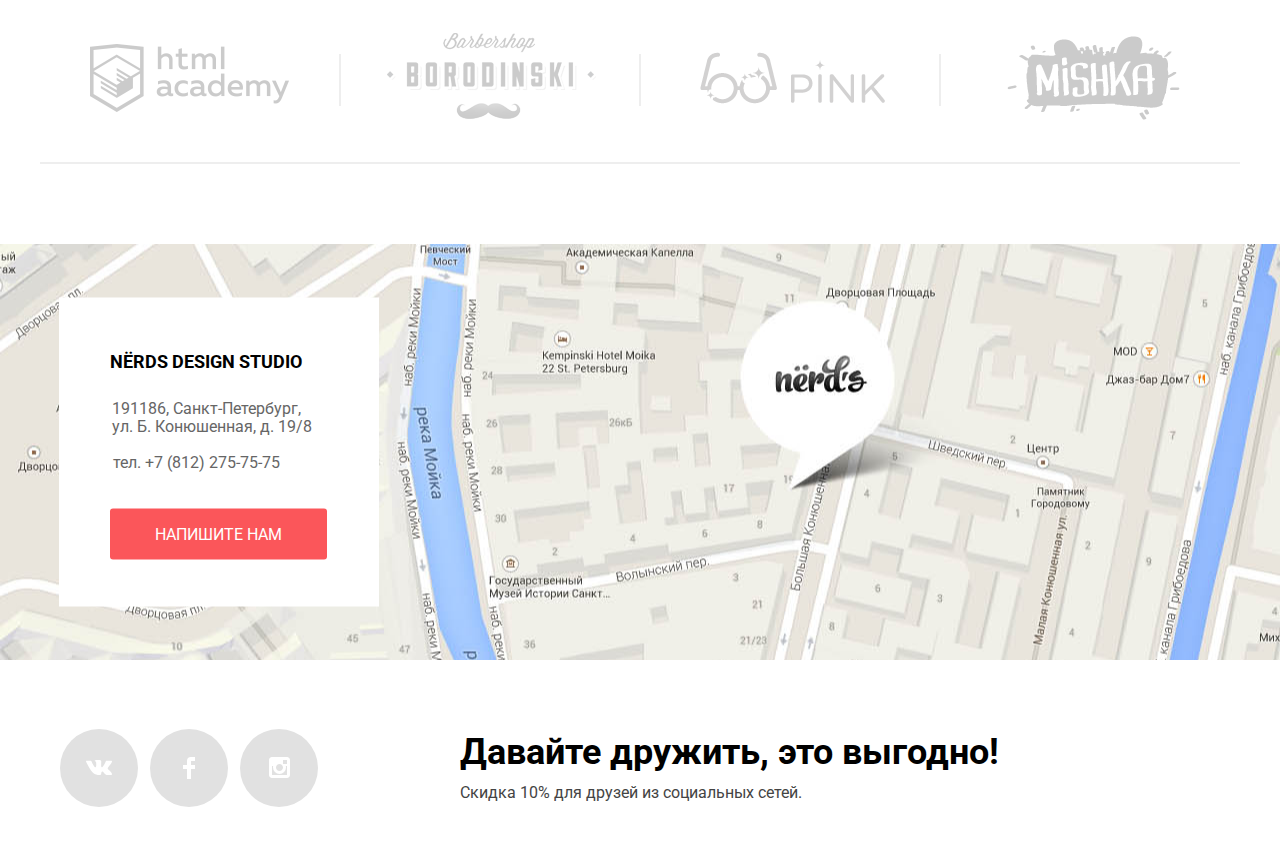
==== commit 1eb0e10b: "beautifing" ====
--- a/index.html
+++ b/index.html
@@ -4,7 +4,7 @@
 <head>
     <meta charset="utf-8">
     <link href="css/normalize.css" rel="stylesheet">
-    <link href="css/style.css" rel="stylesheet">
+    <link href="css/style.min.css" rel="stylesheet">
     <link href="https://fonts.googleapis.com/css?family=Roboto:400,700&display=swap&subset=cyrillic" rel="stylesheet">
     <title>Магазин готовых шаблонов Nerds</title>
 </head>
@@ -71,7 +71,7 @@
             <ul class="segment-list ls-none">
 
                 <li class="segment-list-item segment-item-wed">
-                    <h3 class="segment-item-head ">Веб-сайты</h3>
+                    <h3 class="segment-item-head">Веб-сайты</h3>
                     <p>Мир никогда не будет прежним после того как увидит ваш сайт!</p>
                     <a href="http://nerds.armstud.ru/catalog.html " class="button-type segment-order ">Заказать</a>
                 </li>
@@ -136,11 +136,13 @@
                 <li class="client-mishka ">
                     <a href="# "><img src="img/logo-mishka.png " alt="Логотип компании Mishka " class="client-logo " width="173" height="84"></a>
                 </li>
+
+                </li>
             </ul>
         </section>
         <section class="address text-option-usual">
             <h2 class="none">Адрес</h2>
-            <iframe src="https://yandex.ru/map-widget/v1/-/CBFXQGSKCD " width="1440" height="416" allowfullscreen="allowfullscreen"></iframe>
+            <iframe src="https://yandex.ru/map-widget/v1/-/CBFXQGSKCD " height="416" allowfullscreen="allowfullscreen"></iframe>
             <div class="address-detail-wrapper content-size ">
 
                 <section class="address-details ">
@@ -148,7 +150,7 @@
                     <p class="address-details-text ">191186, Санкт-Петербург,<br> ул. Б. Конюшенная, д. 19/8
                     </p>
                     <p class="address-tel ">тел. +7 (812) 275-75-75</p>
-                    <a class="write-us-button button-type " href="# " aria-label="Ссылка на форму связи">Напишите нам</a>
+                    <a class="write-us-button button-type " href="writeus.html" aria-label="Ссылка на форму связи">Напишите нам</a>
                 </section>
             </div>
         </section>
--- a/css/style.min.css
+++ b/css/style.min.css
@@ -0,0 +1 @@
+body{padding:0;font-family:"Roboto","Arial",sans-serif;margin:0 auto}.content-size{width:1200px;box-sizing:border-box;margin:0 auto}.main-header{background-color:#eee}a{text-decoration:none;color:#000}.menu-active{position:relative}.menu-active::after{content:"";position:absolute;top:41px;left:0;width:100%;height:2px;background-color:red}.text-option-usual{font-size:16px;line-height:18px;font-weight:400}.ls-none{list-style:none}.button-type{font-size:16px;line-height:18px;text-transform:uppercase;font-weight:400;color:#fff}.nerds-logo{margin-right:200px;margin-top:5px}.nerds-logo:hover{opacity:.8}.nerds-logo:active{opacity:.3}.main-menu-list:hover,.main-menu-cart:hover{color:#fb565a}.main-menu-list:active,.main-menu-cart:active{color:#c4c4c4}.main-menu{min-height:65px;display:flex;align-items:center;padding:45px 20px 15px 20px;margin:0 auto}.site-navigation{display:flex;align-items:center;align-content:center;flex-wrap:wrap;padding:0}.navigation-container{display:flex;align-items:center;width:800px;justify-content:space-between}.site-navigation a,.user-navigation a{display:block}.main-menu-list,.main-menu-cart{font-size:16px;line-height:16px;font-weight:700;text-transform:uppercase;padding-top:15px}.main-menu-list{margin-right:47px}.main-menu-cart{position:relative;padding-left:41px;margin-left:48px}.main-menu-cart:before{content:"";position:absolute;right:98px;top:15px;background:url(../img/cart-icon.png) no-repeat;opacity:.3;width:18px;height:18px}.main-menu-list-contacts{padding-right:0}.user-navigation{padding-left:0}.header-slider{background-color:#eee}.visually-hidden{position:absolute;width:1px;height:1px;clip:rect(0,0,0,0)}.slider{position:relative}.slider-container{position:relative;background-color:#eee;width:1160px;padding-right:20px;padding-left:20px;margin:0 auto;min-height:412px}.slider-item{display:none;padding:59px 0 80px 0;min-height:412px;box-sizing:border-box}.slider-list{margin:0;padding:0}.slider-item h3{font-size:55px;line-height:55px;font-weight:700;max-width:600px;margin:0;margin-bottom:27px}.slider-item p{max-width:430px;margin:0;margin-bottom:55px;line-height:23px}.slider-item-button{background-color:#fb565a;padding:15px 54px;border-radius:3px;border:none}.slider-item-button:hover{background-color:#e74246}.slider-item-button:active{background-color:#d7373b;color:#e48789;box-shadow:0 3px #c13135 inset}.slider-controls{display:inline-block;vertical-align:middle;border-radius:50%;cursor:pointer;padding:8px;position:absolute;left:50%;bottom:97px;z-index:100;width:160px;height:18px;font-size:0;transform:translateX(-50%)}.slider-controls label{position:relative;display:inline-block;vertical-align:middle;width:18px;height:18px;padding:8px;border-radius:50%;cursor:pointer}.slider-controls label::after{content:"";position:absolute;top:8px;left:8px;z-index:1;width:18px;height:18px;background:#fff;border-radius:50%}.slider-controls .active::before{content:"";position:absolute;left:50%;top:50%;z-index:2;width:4px;height:4px;margin:-4px;background-color:inherit;border:2px solid #c1c1c1;border-radius:50%}.slider-item:nth-child(3){display:none}.slider-item:nth-child(1){background:#eee url(../img/nerds-index-slide1.png) no-repeat 99% -20px}.slider-item:nth-child(2){background:#eee url(../img/nerds-index-slide2.png) no-repeat 100% 0}.slider-item:nth-child(3){background:#eee url(../img/nerds-index-slide3.png) no-repeat 100% 0}#slider-1:checked~.slider-list .slider-item-one{display:block}#slider-2:checked~.slider-list .slider-item-two{display:block}#slider-3:checked~.slider-list .slider-item-three{display:block}#slider-1:checked~.slider-controls .slider-item-1::before,#slider-2:checked~.slider-controls .slider-item-2::before,#slider-3:checked~.slider-controls .slider-item-3::before{content:"";position:absolute;left:50%;top:50%;z-index:2;width:4px;height:4px;margin:-4px;background-color:inherit;border:2px solid #c1c1c1;border-radius:50%}.none{display:none}.overlay{width:100%;height:100vh;position:absolute;top:0;left:0;background-color:transparent}.write-us-block{position:fixed;top:0;left:0;width:100%;min-height:100vh;z-index:101}a.write-us-button{padding:15px 44px;border-radius:3px}.write-us-button:hover{background-color:#e74246}.write-us-button:active{background-color:#d7373b;color:#e48789;box-shadow:0 3px rgba(0,0,0,.1) inset}.write-us-block form{position:absolute;top:50%;left:50%;transform:translate(-50%,-50%);background-color:#fff}.write-us-list{display:flex;justify-content:space-between;flex-wrap:wrap;margin-bottom:47px}.write-us-item label{padding-bottom:12px}.write-us-item-name,.write-us-item-mail{display:flex;flex-direction:column;width:45%}.write-us-text textarea{width:100%;min-height:114px;font:inherit;font-weight:400;opacity:.5;border:2px solid #d7dcde;border-radius:3px;padding-left:14px;padding-right:14px;padding-top:13px;resize:vertical;margin:0;box-sizing:border-box}.write-us-text{width:100%;margin-top:36px}.write-us-text label{display:flex}.write-us-item input[type="text"],.write-us-item input[type="email"]{font:inherit;font-weight:400;opacity:.5;border:2px solid #d7dcde;border-radius:3px;min-height:50px;padding-left:14px;padding-right:14px;color:#b1b1b1}.write-us-item input[type="email"]:focus::placeholder,.write-us-item input[type="text"]:focus::placeholder,.write-us-item textarea:focus::placeholder{color:#444}.write-us-item input[type="text"]:hover,.write-us-item input[type="email"]:hover,.write-us-item textarea:hover{font:inherit;font-weight:400;opacity:.5;border:2px solid #b4b9bb;border-radius:3px}.write-us-item input[type="text"]:focus,.write-us-item input[type="email"]:focus,.write-us-item textarea:focus{font:inherit;font-weight:400;opacity:.5;border:2px solid #000;border-radius:3px;outline:none}.write-us-item input[type="text"]:invalid,.write-us-item input[type="email"]:invalid,.write-us-item textarea:invalid{font:inherit;font-weight:400;opacity:.5;border:2px solid #e74246;border-radius:3px;color:#e74246}.write-us-send{background-color:#fb565a;border:none;border-radius:3px;padding:16px 82px;width:260px}.write-us-send:hover{background-color:#e74246}.write-us-send:active{background-color:#d7373b;color:#e48789;box-shadow:0 3px #c13135 inset}.write-us-header{color:#000;font-size:45px;line-height:45px;margin:0;margin-bottom:50px;font-weight:700}.write-us-item{font-weight:700}.write-us-form{width:960px}.write-us-wrapper{position:relative;display:flex;flex-direction:column;padding:70px 100px 84px 100px;border:1px solid transparent;box-shadow:0 10px 25px #888888,5px 10px 5px #888888,-5px 10px 15px #888}.write-us-close-button{position:absolute;content:"";background:url(../img/svg-nerds/close-cross.svg) no-repeat;opacity:.3;width:21px;height:21px;right:90px;top:78px;padding:0;margin:0;border:none;background-color:#fff;cursor:pointer}.write-us-close-button:hover{opacity:1}.write-us-close-button:active{opacity:.1}ul.segment-list{padding:0}.segment-item-head{text-transform:uppercase;font-size:24px;line-height:30px;font-weight:700}.segment-order{padding:16px 20px;border-radius:3px;margin-top:21px;margin-right:140px;display:block;text-align:center}.segments{padding-left:20px;padding-right:20px}.segment-list{display:flex;justify-content:space-between;margin-bottom:60px;margin-right:60px;flex-wrap:wrap;overflow:auto}.segment-list p{margin-bottom:35px;padding-right:20px;margin-top:-5px;line-height:21px}ul.segment-list{margin-top:80px}.segment-list-item{position:relative;max-width:300px;padding-top:146px;margin-bottom:20px}.segment-item-wed .segment-order{background-color:#fb565a}.segment-item-wed .segment-order:hover{background-color:#e74246}.segment-item-wed .segment-order:active{background-color:#d7373b;color:#e48789;box-shadow:0 3px #c13135 inset}.segment-item-wed::before{background:#fb565a url(../img/illustration-1.jpg) no-repeat;width:100%;height:146px;content:"";position:absolute;left:0;top:0}.segment-item-app .segment-order{background-color:#00ca74}.segment-item-app .segment-order:hover{background-color:#00bc6c}.segment-item-app .segment-order:active{background-color:#00aa62;color:#74c69c;box-shadow:0 3px #009958 inset}.segment-item-app::before{background:#00ca74 url(../img/illustration-2.jpg) no-repeat;width:100%;height:146px;content:"";position:absolute;left:0;top:0}.segment-item-presentations .segment-order{background-color:#efc84a}.segment-item-presentations .segment-order:hover{background-color:#eab534}.segment-item-presentations .segment-order:active{background-color:#e5a722;color:#edc47f;box-shadow:0 3px #ce961f inset}.segment-item-presentations::before{background:#efc849 url(../img/illustration-3.jpg) no-repeat;width:100%;height:146px;content:"";position:absolute;left:0;top:0}.main{margin:0 auto}.about-us{margin:0 auto 44px auto;padding-left:20px;padding-right:20px}.about-us-container{display:flex;justify-content:space-between;padding:43px 0 0 0;border-top:2px solid #eee}.about-us h1{font-weight:700;font-size:45px;line-height:45px}.left-col{width:80%;margin-right:130px}.left-col-list{margin-top:29px}.left-col p{font-size:16px;line-height:27px;margin-bottom:37px}.left-col h3{text-transform:uppercase;font-weight:700;font-size:16px;line-height:24px;color:#000}.left-col-text-list{padding:0;margin:0}.left-col-text-list-item{font-weight:400;font-size:16px;color:#283136;margin-bottom:30px;position:relative;padding-left:36px}.left-col-text-list-item::before{content:"";position:absolute;height:2px;width:25px;background-color:#fb565a;left:1px;top:7px}.left-col-text-list-item:nth-child(1){margin-top:27px}.right-col img{margin-top:-2px;margin-left:8px}.right-col-list{display:flex;padding-left:0;justify-content:space-between;margin-top:0}.right-col-text{text-transform:uppercase;font-size:16px;line-height:24px;font-weight:700;text-align:center;margin:31px -3px 0 8px}.right-col-item-mark{font-size:45px;font-weight:700;margin:37px 16px 16px 4px}.right-col-item-name{margin-top:0;margin-left:2px}.super{vertical-align:super}.clients{border-top:2px solid #eee;border-bottom:2px solid #eee;padding-top:51px;padding-bottom:35px;margin:0 auto 80px auto}.clients img{opacity:.2}.client-logo:hover{opacity:1;color:red}.client-logo:active{opacity:.1}.clients-list{display:flex;justify-content:space-between;align-items:center;flex-wrap:wrap;padding-left:50px;padding-right:50px;margin:0 auto;position:relative}.client-htmlacademy,.client-barber,.client-pink{position:relative}.client-barber{margin-left:97px;margin-right:103px}.client-pink{margin-right:121px}.client-mishka{margin-right:10px}.clients-list li:not(:last-child)::after{content:"";position:absolute;width:2px;height:52px;background-color:#eee;top:50%;right:58px;transform:translateY(-50%)}.client-htmlacademy::after{top:28px;left:249px;transform:translateY(-50%)}.client-barber::after{top:40px;left:252px;transform:translateY(-50%)}.client-pink::after{top:21px;left:239px;transform:translateY(-50%)}.address{background:#e9e5dc url(../img/map-and-marker.jpg) no-repeat;min-height:416px;background-position:center;position:relative;margin:0 auto 53px auto}.address-detail-wrapper{width:1160px;min-height:416px;position:relative}.address-details{background-color:#fff;text-align:left;width:269px;min-height:309px;padding-left:51px;margin-left:-1px;position:absolute;content:"";top:50%;left:0;transform:translateY(-50%)}.address-details-header{text-transform:uppercase;font-size:18px;line-height:30px;color:#000;padding-top:49px;margin:0}.address-details-text{margin-top:23px;margin-left:2px;margin-bottom:18px}.address p{color:#666}.address-tel{padding-bottom:38px;margin-left:3px}.address a{text-transform:uppercase;background-color:#fb565a;color:#fff;padding:16px 45px;border-radius:3px}.address iframe{position:absolute;top:50%;left:0;transform:translateY(-50%);border:none;width:100vw;margin:0 auto}.motto{font-size:36px;color:#000}.special-offer{font-size:16px;color:#444}.social-button{display:flex;align-items:center;justify-content:center;width:78px;height:78px}.social-icon{border-radius:50%;background-color:#e1e1e1;width:78px;height:78px;margin-right:12px}.social-img:hover,.social-icon:hover{background-color:#e74246}.social-img:active,.social-icon:active{background-color:#d7373b}.social-icon:active .social-img{opacity:.3}.social-list{display:flex;justify-content:space-between;padding-left:0;margin-right:130px}.footer-container{display:flex;justify-content:flex-start;margin:0 auto 45px auto;padding-left:20px;padding-right:20px}.footer-text{display:flex;flex-direction:column}.footer-text p{margin-top:19px;margin-bottom:-8px}fieldset{border:none}.inner-page.main-menu-list{padding-right:0}.button-filter-show{color:#000;background-color:#eee;padding:16px 89px;margin-top:8px;text-transform:uppercase;border:none;border-radius:3px;font-weight:700;cursor:pointer}.button-filter-show:hover{background-color:#dfdfdf}.button-filter-show:active{color:#a9a9a9;background-color:#d5d5d5;box-shadow:0 3px #bfbfbf inset}.page-active{color:#000;background-color:#fff;padding:3px 3px;height:38px;width:38px;text-align:center;vertical-align:middle;line-height:37px;border-radius:3px;font-weight:700;margin-right:11px;border:3px solid #dbdbdb}.button-one,.button-two,.button-three{color:#000;background-color:#eee;padding:3px 3px;height:44px;width:44px;text-align:center;vertical-align:middle;line-height:44px;border-radius:3px;font-weight:700;margin-right:11px;cursor:pointer}.button-next{text-transform:uppercase;color:#000;background-color:#eee;padding:3px 0;font-weight:700;border-radius:3px;width:260px;text-align:center;height:44px;line-height:44px;cursor:pointer}.button-one:hover,.button-two:hover,.button-three:hover,.button-next:hover{background-color:#dfdfdf}.button-one:active,.button-two:active,.button-three:active,.button-next:active{height:41px;background-color:#d5d5d5;border-top:3px solid #bfbfbf}.sort{display:flex;justify-content:space-between}.sort-name{text-transform:uppercase;font-weight:700;font-size:18px;line-height:30px;color:#000;margin-top:0}legend.filter-gap-cost{margin-bottom:50px}.filter-item{color:#797c7f;padding-bottom:23px}.filter-item:hover{color:#283136}.filter-item input[type=radio],.filter-item input[type=checkbox]{display:none}.filter-item-radio label,.filter-item-checkbox label{padding-left:36px;cursor:pointer}.filter-item-radio{position:relative}.filter-item-radio label::before{content:"";position:absolute;height:25px;width:25px;left:0;top:-2px;background-image:url(../img/svg-nerds/radio-off.svg);background-repeat:no-repeat;opacity:.4}.filter-type:checked label::before{content:"";position:absolute;height:25px;width:25px;background-image:url(../img/svg-nerds/radio-on.svg);background-repeat:no-repeat;opacity:.4}.filter-item-radio label:hover::before{opacity:1}.filter-item-radio label:disabled::before{opacity:.3}.filter-item-checkbox{position:relative;padding-bottom:22px}.filter-item-checkbox label::before{content:"";position:absolute;height:25px;width:25px;top:0;left:0;background-image:url(../img/svg-nerds/checkbox-off.svg);background-repeat:no-repeat;opacity:.4}.filter-item-checkbox label:hover::before,.filter-type-checkbox:checked label:hover::before{opacity:1}.filter-item-checkbox label:disabled::before,.filter-type-checkbox:checked label:disabled::before{opacity:.3}.filter-type-checkbox:checked label::before{content:"";position:absolute;height:25px;width:25px;background-image:url(../img/svg-nerds/checkbox-on.svg);background-repeat:no-repeat;opacity:.4}.inner-header{font-size:55px;min-height:151px;background-color:#eee;text-align:center;display:block;padding-top:54px;padding-bottom:16px;margin:0 auto}.sort-type{font-size:14px;line-height:30px;color:#cacaca;padding-left:0;margin-right:0;text-transform:uppercase;padding-right:20px}.sort-type-active{color:#000}.sort-type-list{display:flex;justify-content:space-between;align-items:center;width:358px;padding-left:0;margin-top:0}.sort-type:hover{color:#8d8d8d}.sort-type-list a:active{color:#000}.sort-button{position:relative;width:11px;height:11px;border:none;padding:0;line-height:30px;align-self:center}.sort-button-down a{content:"";position:absolute;width:11px;height:11px;top:0;left:0;background:url(../img/svg-nerds/icon-down-dir.svg) no-repeat}.sort-button-active{opacity:1}.sort-button-up a{content:"";position:absolute;width:11px;height:11px;top:0;left:0;background-image:url(../img/svg-nerds/icon-up-dir.svg);background-repeat:no-repeat;opacity:.3}.sort-button-up a:hover,.sort-button-down a:hover{opacity:.6}.sort-button-up a:active,.sort-button-down a:active{opacity:1}.main-wrapper{display:flex;margin:0 auto;padding-left:20px;padding-right:20px}.parameter{margin-right:140px}.examples{width:760px}.examples-container{display:flex;justify-content:space-between;flex-wrap:wrap}.button-list{min-width:445px;display:flex;padding-left:0;margin-top:0;margin-bottom:60px}.example-item-block{position:relative;margin-bottom:31px;overflow:hidden;box-sizing:border-box}.example-item{border:1px solid #e5e5e5;box-sizing:border-box}.example-item-block img{display:block}.example-item-block.example-item-block-last{margin-bottom:57px}.example-dot{width:14px;height:14px;border-radius:50%;margin-right:9px;background:#fff}.example-dot-wrap{display:flex;height:41px;background-color:#e9e9e9;align-items:center;padding-left:16px;border-top-left-radius:5px;border-top-right-radius:5px}.example-item-block:hover .example-dot-wrap{background-color:#4d4d4d;transition:0.3s}.example-item-description{position:absolute;bottom:0;left:0;width:362px;text-align:center;background-color:#eee;padding-top:29px;box-sizing:border-box;transform:translateY(100%)}.example-item-block:hover .example-item-description{transform:translateY(0%);transition:0.3s}.descript-header{text-transform:uppercase;font-weight:700;font-size:18px;line-height:25px;margin-left:-5px}.descript-header:hover{color:#fb565a}.descript-header:active{color:#cacaca}.descript-text{padding-bottom:30px;padding-right:67px;padding-left:67px;color:#666;margin:0;margin-top:18px}.descript-button{display:block;background-color:#fb565a;padding:16px 55px;border-radius:3px;margin-bottom:44px;margin-right:80px;margin-left:80px}.descript-button:hover{background-color:#e74246}.descript-button:active{background-color:#d7373b;box-shadow:0 3px #c13135 inset}.filter-gap{margin:0;padding:0;border:none}.range-filter{width:260px}.range-controls{height:41px;background-color:#f1f1f1;border-radius:5px;margin-bottom:15px;padding-top:39px;padding-right:20px;padding-left:20px;position:relative}.range-controls .toggle{width:4px;height:4px;padding:0;border:8px solid #fff;background-color:#ababab;border-radius:50%;box-shadow:0 2px 1px 0 #cfcfcf;position:absolute;top:31px;left:0;cursor:pointer}.price-controls label{display:inline-block;width:50%;font-size:16px;text-transform:uppercase;vertical-align:middle}.price-controls input{font-size:16px;text-align:center;color:#283136;width:60px;padding:8px 10px;border:none;border-radius:5px;background:#f1f1f1;margin-left:10px}.max-price{text-align:right}.max-price input{margin-left:8px}.price-controls{font-size:0;margin-bottom:57px}.range-controls .toggle-min{left:45px}.range-controls .toggle-max{left:120px}.range-controls .bar{width:70%;height:2px;background:#00ca74}.range-controls .scale{height:2px;background:#d7dcde}.inner-page header{margin:auto auto 53px auto}.sort{margin-bottom:31px}.sort-type{display:flex;padding-left:0;margin-left:0}.sort-list{padding-left:0;margin-left:0;margin-bottom:22px}.catalog-right-col{display:flex;flex-direction:column}iframe{border:1px}.modal-show{display:block}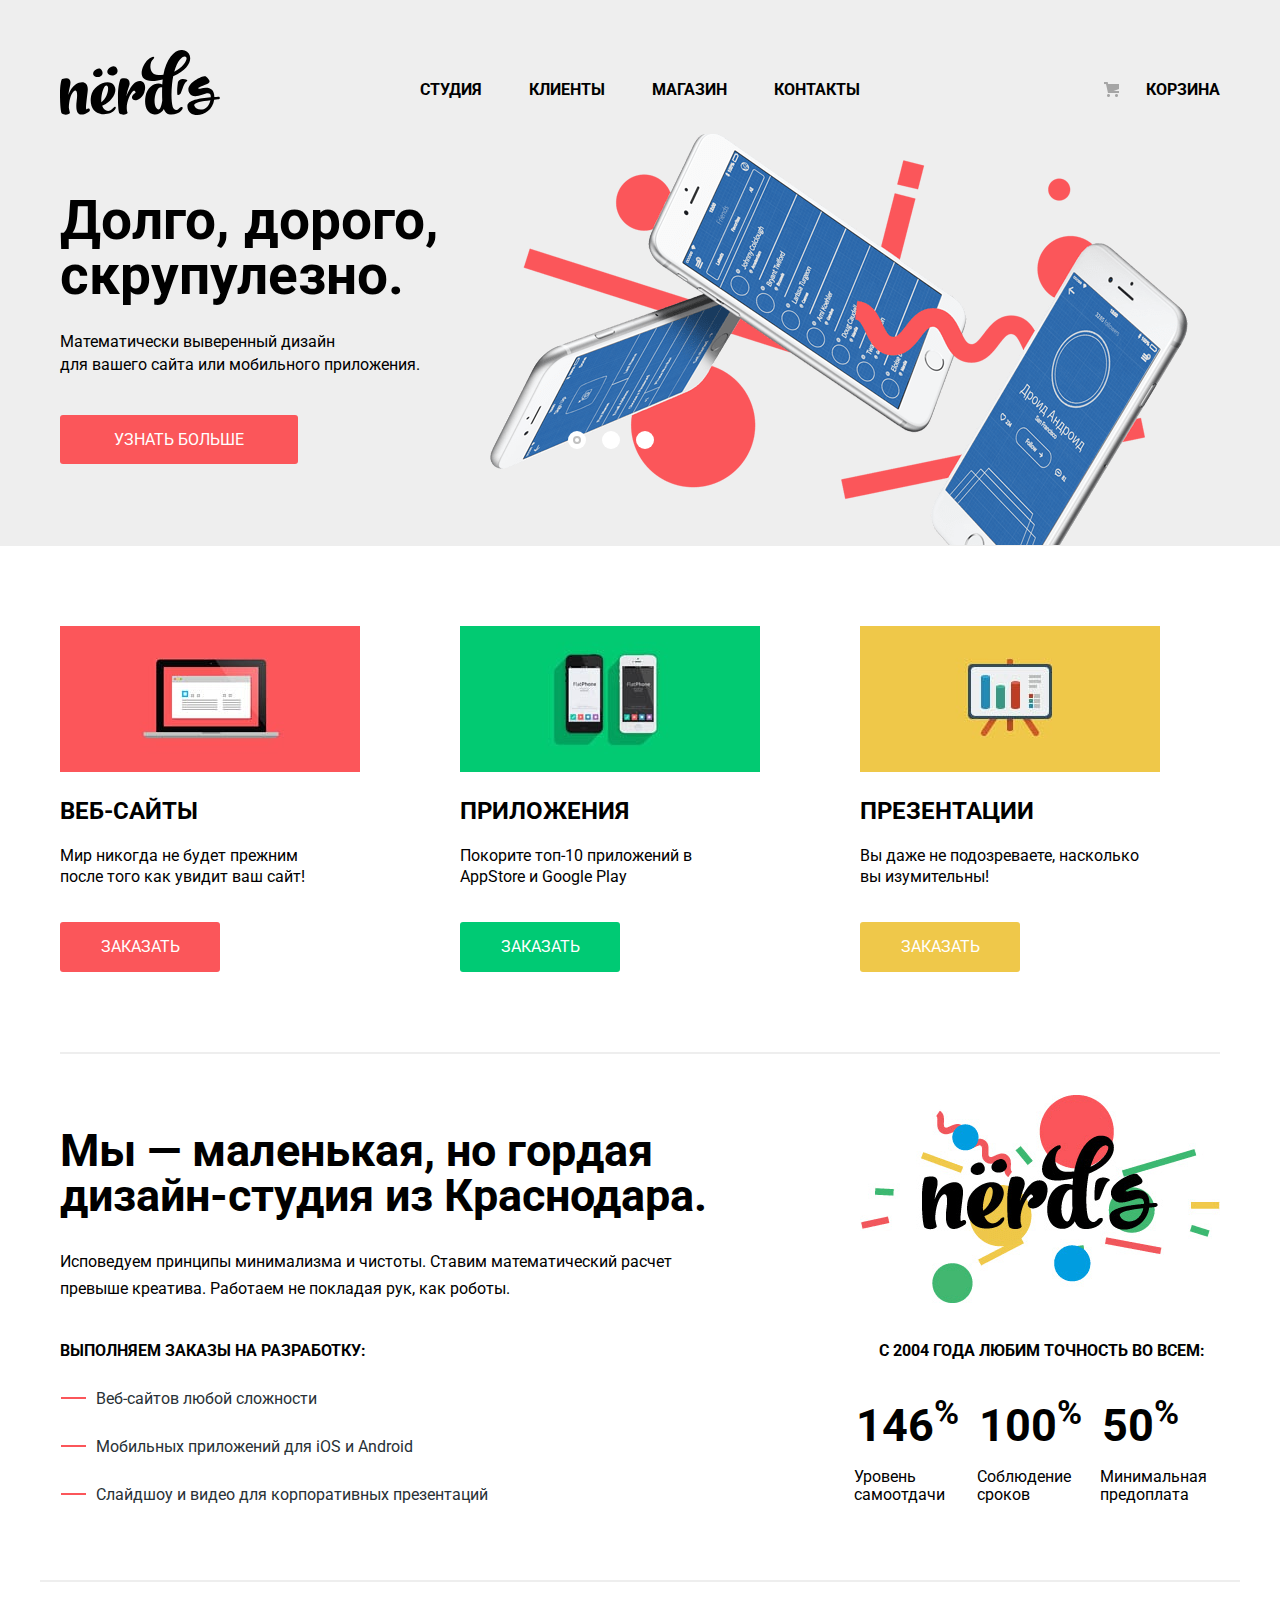
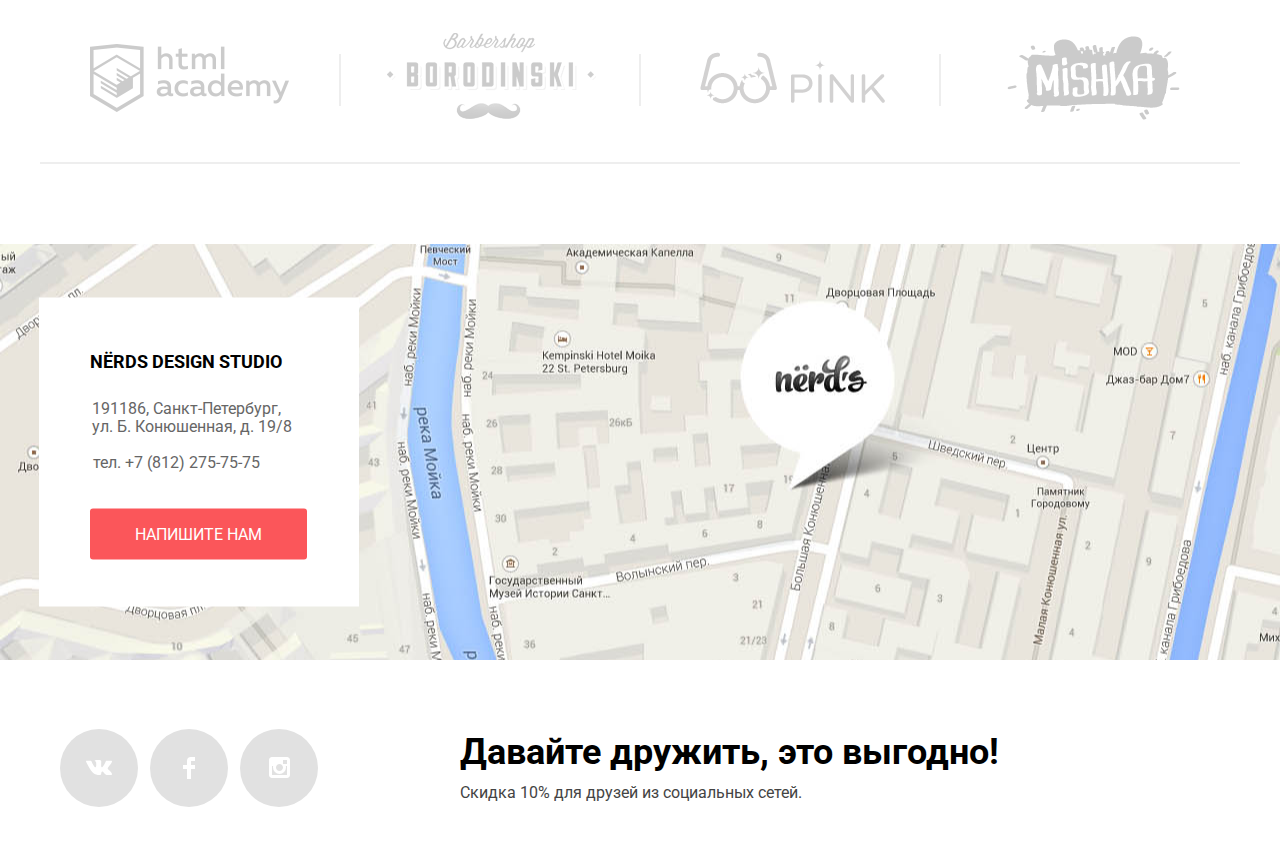
==== commit 607861dc: "resize images" ====
--- a/index.html
+++ b/index.html
@@ -4,7 +4,7 @@
 <head>
     <meta charset="utf-8">
     <link href="css/normalize.css" rel="stylesheet">
-    <link href="css/style.min.css" rel="stylesheet">
+    <link href="css/style.css" rel="stylesheet">
     <link href="https://fonts.googleapis.com/css?family=Roboto:400,700&display=swap&subset=cyrillic" rel="stylesheet">
     <title>Магазин готовых шаблонов Nerds</title>
 </head>
@@ -142,10 +142,10 @@
         </section>
         <section class="address text-option-usual">
             <h2 class="none">Адрес</h2>
-            <iframe src="https://yandex.ru/map-widget/v1/-/CBFXQGSKCD " height="416" allowfullscreen="allowfullscreen"></iframe>
-            <div class="address-detail-wrapper content-size ">
-
-                <section class="address-details ">
+            <iframe src="https://yandex.ru/map-widget/v1/-/CBFXQGSKCD " height="416" allowfullscreen="allowfullscreen">
+                </iframe>
+            <div class="address-detail-wrapper content-size">
+                <section class="address-details">
                     <h2 class="address-details-header ">NЁRDS DESIGN STUDIO</h2>
                     <p class="address-details-text ">191186, Санкт-Петербург,<br> ул. Б. Конюшенная, д. 19/8
                     </p>
@@ -153,6 +153,7 @@
                     <a class="write-us-button button-type " href="writeus.html" aria-label="Ссылка на форму связи">Напишите нам</a>
                 </section>
             </div>
+
         </section>
 
         <section class="write-us-block content-size none">
--- a/css/style.css
+++ b/css/style.css
@@ -0,0 +1,1552 @@
+body {
+    padding: 0;
+    font-family: "Roboto", "Arial", sans-serif;
+    margin: 0 auto;
+}
+
+.content-size {
+    width: 1200px;
+    box-sizing: border-box;
+    margin: 0 auto;
+}
+
+.main-header {
+    background-color: #eeeeee;
+}
+
+a {
+    text-decoration: none;
+    color: #000000;
+}
+
+
+/*общие стили*/
+
+.menu-active {
+    position: relative;
+}
+
+.menu-active::after {
+    content: "";
+    position: absolute;
+    top: 41px;
+    left: 0;
+    width: 100%;
+    height: 2px;
+    background-color: red;
+}
+
+.text-option-usual {
+    font-size: 16px;
+    line-height: 18px;
+    font-weight: 400;
+}
+
+.ls-none {
+    list-style: none;
+}
+
+.button-type {
+    font-size: 16px;
+    line-height: 18px;
+    text-transform: uppercase;
+    font-weight: 400;
+    color: #ffffff;
+}
+
+.nerds-logo {
+    margin-right: 200px;
+    margin-top: 5px;
+}
+
+.nerds-logo:hover {
+    opacity: 0.8;
+}
+
+.nerds-logo:active {
+    opacity: 0.3;
+}
+
+.main-menu-list:hover,
+.main-menu-cart:hover {
+    color: #fb565a;
+}
+
+.main-menu-list:active,
+.main-menu-cart:active {
+    color: #c4c4c4;
+}
+
+.main-menu {
+    min-height: 65px;
+    display: flex;
+    align-items: center;
+    padding: 45px 20px 15px 20px;
+    margin: 0 auto;
+}
+
+.site-navigation {
+    display: flex;
+    align-items: center;
+    align-content: center;
+    flex-wrap: wrap;
+    padding: 0;
+}
+
+.navigation-container {
+    display: flex;
+    align-items: center;
+    width: 800px;
+    justify-content: space-between;
+}
+
+.site-navigation a,
+.user-navigation a {
+    display: block;
+}
+
+.main-menu-list,
+.main-menu-cart {
+    font-size: 16px;
+    line-height: 16px;
+    font-weight: bold;
+    text-transform: uppercase;
+    padding-top: 15px;
+}
+
+.main-menu-list {
+    margin-right: 47px;
+}
+
+.main-menu-cart {
+    position: relative;
+    padding-left: 41px;
+    margin-left: 48px;
+}
+
+.main-menu-cart:before {
+    content: "";
+    position: absolute;
+    right: 98px;
+    top: 15px;
+    background: url("../img/cart-icon.png") no-repeat;
+    opacity: 0.3;
+    width: 18px;
+    height: 18px;
+}
+
+.main-menu-list-contacts {
+    padding-right: 0;
+}
+
+.user-navigation {
+    padding-left: 0;
+}
+
+.header-slider {
+    background-color: #eeeeee;
+}
+
+.visually-hidden {
+    position: absolute;
+    width: 1px;
+    height: 1px;
+    clip: rect(0, 0, 0, 0);
+}
+
+.slider {
+    position: relative;
+}
+
+.slider-container {
+    position: relative;
+    background-color: #eeeeee;
+    width: 1160px;
+    padding-right: 20px;
+    padding-left: 20px;
+    margin: 0 auto;
+    min-height: 412px;
+}
+
+.slider-item {
+    display: none;
+    padding: 59px 0 80px 0;
+    min-height: 412px;
+    box-sizing: border-box;
+}
+
+.slider-list {
+    margin: 0;
+    padding: 0;
+}
+
+.slider-item h3 {
+    font-size: 55px;
+    line-height: 55px;
+    font-weight: bold;
+    max-width: 600px;
+    margin: 0;
+    margin-bottom: 27px;
+}
+
+.slider-item p {
+    max-width: 430px;
+    margin: 0;
+    margin-bottom: 55px;
+    line-height: 23px;
+}
+
+.slider-item-button {
+    background-color: #fb565a;
+    padding: 15px 54px;
+    border-radius: 3px;
+    border: none;
+}
+
+.slider-item-button:hover {
+    background-color: #e74246;
+}
+
+.slider-item-button:active {
+    background-color: #d7373b;
+    color: #e48789;
+    box-shadow: 0 3px #c13135 inset;
+}
+
+.slider-controls {
+    display: inline-block;
+    vertical-align: middle;
+    border-radius: 50%;
+    cursor: pointer;
+    padding: 8px;
+    position: absolute;
+    left: 50%;
+    bottom: 97px;
+    z-index: 100;
+    width: 160px;
+    height: 18px;
+    font-size: 0;
+    transform: translateX(-50%);
+}
+
+.slider-controls label {
+    position: relative;
+    display: inline-block;
+    vertical-align: middle;
+    width: 18px;
+    height: 18px;
+    padding: 8px;
+    border-radius: 50%;
+    cursor: pointer;
+}
+
+.slider-controls label::after {
+    content: "";
+    position: absolute;
+    top: 8px;
+    left: 8px;
+    z-index: 1;
+    width: 18px;
+    height: 18px;
+    background: #ffffff;
+    border-radius: 50%;
+}
+
+.slider-controls .active::before {
+    content: "";
+    position: absolute;
+    left: 50%;
+    top: 50%;
+    z-index: 2;
+    width: 4px;
+    height: 4px;
+    margin: -4px;
+    background-color: inherit;
+    border: 2px solid #c1c1c1;
+    border-radius: 50%;
+}
+
+.slider-item:nth-child(3) {
+    display: none;
+}
+
+.slider-item:nth-child(1) {
+    background: #eeeeee url("../img/nerds-index-slide1.png") no-repeat 99% -20px;
+}
+
+.slider-item:nth-child(2) {
+    background: #eeeeee url("../img/nerds-index-slide2.png") no-repeat 100% 0;
+}
+
+.slider-item:nth-child(3) {
+    background: #eeeeee url("../img/nerds-index-slide3.png") no-repeat 100% 0;
+}
+
+#slider-1:checked~.slider-list .slider-item-one {
+    display: block;
+}
+
+#slider-2:checked~.slider-list .slider-item-two {
+    display: block;
+}
+
+#slider-3:checked~.slider-list .slider-item-three {
+    display: block;
+}
+
+#slider-1:checked~.slider-controls .slider-item-1::before,
+#slider-2:checked~.slider-controls .slider-item-2::before,
+#slider-3:checked~.slider-controls .slider-item-3::before {
+    content: "";
+    position: absolute;
+    left: 50%;
+    top: 50%;
+    z-index: 2;
+    width: 4px;
+    height: 4px;
+    margin: -4px;
+    background-color: inherit;
+    border: 2px solid #c1c1c1;
+    border-radius: 50%;
+}
+
+
+/*окно напишите нам*/
+
+.none {
+    display: none;
+}
+
+.overlay {
+    width: 100%;
+    height: 100vh;
+    position: absolute;
+    top: 0;
+    left: 0;
+    background-color: transparent;
+}
+
+.write-us-block {
+    position: fixed;
+    top: 0;
+    left: 0;
+    width: 100%;
+    min-height: 100vh;
+    z-index: 101;
+}
+
+a.write-us-button {
+    padding: 15px 44px;
+    border-radius: 3px;
+}
+
+.write-us-button:hover {
+    background-color: #e74246;
+}
+
+.write-us-button:active {
+    background-color: #d7373b;
+    color: #e48789;
+    box-shadow: 0 3px rgba(0, 0, 0, 0.1) inset;
+}
+
+.write-us-block form {
+    position: absolute;
+    top: 50%;
+    left: 50%;
+    transform: translate(-50%, -50%);
+    background-color: #ffffff;
+}
+
+.write-us-list {
+    display: flex;
+    justify-content: space-between;
+    flex-wrap: wrap;
+    margin-bottom: 47px;
+}
+
+.write-us-item label {
+    padding-bottom: 12px;
+}
+
+.write-us-item-name,
+.write-us-item-mail {
+    display: flex;
+    flex-direction: column;
+    width: 45%;
+}
+
+.write-us-text textarea {
+    width: 100%;
+    min-height: 114px;
+    font: inherit;
+    font-weight: 400;
+    opacity: 0.5;
+    border: 2px solid #d7dcde;
+    border-radius: 3px;
+    padding-left: 14px;
+    padding-right: 14px;
+    padding-top: 13px;
+    resize: vertical;
+    margin: 0;
+    box-sizing: border-box;
+}
+
+.write-us-text {
+    width: 100%;
+    margin-top: 36px;
+}
+
+.write-us-text label {
+    display: flex;
+}
+
+.write-us-item input[type="email"]:focus::placeholder,
+.write-us-item input[type="text"]:focus::placeholder,
+.write-us-item textarea:focus::placeholder {
+    color: #444444;
+}
+
+.write-us-item input[type="text"]:hover,
+.write-us-item input[type="email"]:hover,
+.write-us-item textarea:hover {
+    font: inherit;
+    font-weight: 400;
+    opacity: 0.5;
+    border: 2px solid #b4b9bb;
+    border-radius: 3px;
+}
+
+.write-us-item input[type="text"]:focus,
+.write-us-item input[type="email"]:focus,
+.write-us-item textarea:focus {
+    font: inherit;
+    font-weight: 400;
+    opacity: 0.5;
+    border: 2px solid #000000;
+    border-radius: 3px;
+    outline: none;
+}
+
+.write-us-item input[type="text"]:invalid,
+.write-us-item input[type="email"]:invalid,
+.write-us-item textarea:invalid {
+    font: inherit;
+    font-weight: 400;
+    opacity: 0.5;
+    border: 2px solid #e74246;
+    border-radius: 3px;
+    color: #e74246;
+}
+
+.write-us-send {
+    background-color: #fb565a;
+    border: none;
+    border-radius: 3px;
+    padding: 16px 82px;
+    width: 260px;
+}
+
+.write-us-send:hover {
+    background-color: #e74246;
+}
+
+.write-us-send:active {
+    background-color: #d7373b;
+    color: #e48789;
+    box-shadow: 0 3px #c13135 inset;
+}
+
+.write-us-header {
+    color: #000000;
+    font-size: 45px;
+    line-height: 45px;
+    margin: 0;
+    margin-bottom: 50px;
+    font-weight: bold;
+}
+
+.write-us-item {
+    font-weight: bold;
+}
+
+.write-us-form {
+    width: 960px;
+}
+
+.write-us-wrapper {
+    position: relative;
+    display: flex;
+    flex-direction: column;
+    padding: 70px 100px 84px 100px;
+    border: 1px solid transparent;
+    box-shadow: 0px 10px 25px #888888, 5px 10px 5px #888888, -5px 10px 15px #888888;
+}
+
+.write-us-close-button {
+    position: absolute;
+    content: "";
+    background: url("../img/svg-nerds/close-cross.svg") no-repeat;
+    opacity: 0.3;
+    width: 21px;
+    height: 21px;
+    right: 90px;
+    top: 78px;
+    padding: 0;
+    margin: 0;
+    border: none;
+    background-color: #ffffff;
+    cursor: pointer;
+}
+
+.write-us-close-button:hover {
+    opacity: 1;
+}
+
+.write-us-close-button:active {
+    opacity: 0.1;
+}
+
+.write-us-item input[type="text"],
+.write-us-item input[type="email"] {
+    font: inherit;
+    font-weight: 400;
+    opacity: 0.5;
+    border: 2px solid #d7dcde;
+    border-radius: 3px;
+    min-height: 50px;
+    padding-left: 14px;
+    padding-right: 14px;
+    color: black;
+}
+
+.write-us-item textarea {
+    color: #444444;
+}
+
+ul.segment-list {
+    padding: 0;
+}
+
+.segment-item-head {
+    text-transform: uppercase;
+    font-size: 24px;
+    line-height: 30px;
+    font-weight: 700;
+}
+
+.segment-order {
+    padding: 16px 20px;
+    border-radius: 3px;
+    margin-top: 21px;
+    margin-right: 140px;
+    display: block;
+    text-align: center;
+}
+
+.segments {
+    padding-left: 20px;
+    padding-right: 20px;
+}
+
+.segment-list {
+    display: flex;
+    justify-content: space-between;
+    margin-bottom: 60px;
+    margin-right: 60px;
+    flex-wrap: wrap;
+    overflow: auto;
+}
+
+.segment-list p {
+    margin-bottom: 35px;
+    padding-right: 20px;
+    margin-top: -5px;
+    line-height: 21px;
+}
+
+ul.segment-list {
+    margin-top: 80px;
+}
+
+.segment-list-item {
+    position: relative;
+    max-width: 300px;
+    padding-top: 146px;
+    margin-bottom: 20px;
+}
+
+
+/* веб-сайты */
+
+.segment-item-wed .segment-order {
+    background-color: #fb565a;
+}
+
+.segment-item-wed .segment-order:hover {
+    background-color: #e74246;
+}
+
+.segment-item-wed .segment-order:active {
+    background-color: #d7373b;
+    color: #e48789;
+    box-shadow: 0 3px #c13135 inset;
+}
+
+.segment-item-wed::before {
+    background: #fb565a url(../img/illustration-1.jpg) no-repeat;
+    width: 100%;
+    height: 146px;
+    content: "";
+    position: absolute;
+    left: 0;
+    top: 0;
+}
+
+
+/* приложения */
+
+.segment-item-app .segment-order {
+    background-color: #00ca74;
+}
+
+.segment-item-app .segment-order:hover {
+    background-color: #00bc6c;
+}
+
+.segment-item-app .segment-order:active {
+    background-color: #00aa62;
+    color: #74c69c;
+    box-shadow: 0 3px #009958 inset;
+}
+
+.segment-item-app::before {
+    background: #00ca74 url(../img/illustration-2.jpg) no-repeat;
+    width: 100%;
+    height: 146px;
+    content: "";
+    position: absolute;
+    left: 0;
+    top: 0;
+}
+
+
+/* презентации */
+
+.segment-item-presentations .segment-order {
+    background-color: #efc84a;
+}
+
+.segment-item-presentations .segment-order:hover {
+    background-color: #eab534;
+}
+
+.segment-item-presentations .segment-order:active {
+    background-color: #e5a722;
+    color: #edc47f;
+    box-shadow: 0 3px #ce961f inset;
+}
+
+.segment-item-presentations::before {
+    background: #efc849 url(../img/illustration-3.jpg) no-repeat;
+    width: 100%;
+    height: 146px;
+    content: "";
+    position: absolute;
+    left: 0;
+    top: 0;
+}
+
+
+/* .clients,
+.footer-container,
+.header {
+    width: 1160px;
+} */
+
+.main {
+    /* width: 1200px; */
+    margin: 0 auto;
+}
+
+.about-us {
+    margin: 0 auto 44px auto;
+    padding-left: 20px;
+    padding-right: 20px;
+}
+
+.about-us-container {
+    display: flex;
+    justify-content: space-between;
+    padding: 43px 0 0 0;
+    border-top: 2px solid #eeeeee;
+}
+
+.about-us h1 {
+    font-weight: 700;
+    font-size: 45px;
+    line-height: 45px;
+}
+
+.left-col {
+    width: 80%;
+    margin-right: 130px;
+}
+
+.left-col-list {
+    margin-top: 29px;
+}
+
+.left-col p {
+    font-size: 16px;
+    line-height: 27px;
+    margin-bottom: 37px;
+}
+
+.left-col h3 {
+    text-transform: uppercase;
+    font-weight: 700;
+    font-size: 16px;
+    line-height: 24px;
+    color: #000000;
+}
+
+.left-col-text-list {
+    padding: 0;
+    margin: 0;
+}
+
+.left-col-text-list-item {
+    font-weight: 400;
+    font-size: 16px;
+    color: #283136;
+    margin-bottom: 30px;
+    position: relative;
+    padding-left: 36px;
+}
+
+.left-col-text-list-item::before {
+    content: "";
+    position: absolute;
+    height: 2px;
+    width: 25px;
+    background-color: #fb565a;
+    left: 1px;
+    top: 7px;
+}
+
+.left-col-text-list-item:nth-child(1) {
+    margin-top: 27px;
+}
+
+.right-col img {
+    margin-top: -2px;
+    margin-left: 8px;
+}
+
+.right-col-list {
+    display: flex;
+    padding-left: 0;
+    justify-content: space-between;
+    margin-top: 0;
+}
+
+.right-col-text {
+    text-transform: uppercase;
+    font-size: 16px;
+    line-height: 24px;
+    font-weight: 700;
+    text-align: center;
+    margin: 31px -3px 0 8px;
+}
+
+.right-col-item-mark {
+    font-size: 45px;
+    font-weight: 700;
+    margin: 37px 16px 16px 4px;
+}
+
+.right-col-item-name {
+    margin-top: 0;
+    margin-left: 2px;
+}
+
+.super {
+    vertical-align: super;
+}
+
+.clients {
+    border-top: 2px solid #eeeeee;
+    border-bottom: 2px solid #eeeeee;
+    padding-top: 51px;
+    padding-bottom: 35px;
+    margin: 0 auto 80px auto
+}
+
+.clients img {
+    opacity: 0.2;
+}
+
+.client-logo:hover {
+    opacity: 1;
+    color: red;
+}
+
+.client-logo:active {
+    opacity: 0.1;
+}
+
+.clients-list {
+    display: flex;
+    justify-content: space-between;
+    align-items: center;
+    flex-wrap: wrap;
+    padding-left: 50px;
+    padding-right: 50px;
+    margin: 0 auto;
+    position: relative;
+}
+
+.client-htmlacademy,
+.client-barber,
+.client-pink {
+    position: relative;
+}
+
+.client-barber {
+    margin-left: 97px;
+    margin-right: 103px
+}
+
+.client-pink {
+    margin-right: 121px;
+}
+
+.client-mishka {
+    margin-right: 10px;
+}
+
+.clients-list li:not(:last-child)::after {
+    content: "";
+    position: absolute;
+    width: 2px;
+    height: 52px;
+    background-color: #eeeeee;
+    top: 50%;
+    right: 58px;
+    transform: translateY(-50%);
+}
+
+.client-htmlacademy::after {
+    top: 28px;
+    left: 249px;
+    transform: translateY(-50%);
+}
+
+.client-barber::after {
+    top: 40px;
+    left: 252px;
+    transform: translateY(-50%);
+}
+
+.client-pink::after {
+    top: 21px;
+    left: 239px;
+    transform: translateY(-50%);
+}
+
+.address {
+    background: #e9e5dc url(../img/map-and-marker.jpg) no-repeat;
+    background-position: center;
+    /* width: 1200px; */
+    min-height: 416px;
+    position: relative;
+    margin: 0 auto 53px auto;
+}
+
+.address-detail-wrapper {
+    min-height: 416px;
+    position: relative;
+}
+
+.address-details {
+    background-color: #ffffff;
+    text-align: left;
+    width: 269px;
+    min-height: 309px;
+    padding-left: 51px;
+    margin-left: -1px;
+    position: absolute;
+    content: "";
+    top: 50%;
+    left: 0;
+    transform: translateY(-50%);
+}
+
+.address-details-header {
+    text-transform: uppercase;
+    font-size: 18px;
+    line-height: 30px;
+    color: #000000;
+    padding-top: 49px;
+    margin: 0;
+}
+
+.address-details-text {
+    margin-top: 23px;
+    margin-left: 2px;
+    margin-bottom: 18px;
+}
+
+.address p {
+    color: #666666;
+}
+
+.address-tel {
+    padding-bottom: 38px;
+    margin-left: 3px;
+}
+
+.address a {
+    text-transform: uppercase;
+    background-color: #fb565a;
+    color: #ffffff;
+    padding: 16px 45px;
+    border-radius: 3px;
+}
+
+.address iframe {
+    position: absolute;
+    top: 50%;
+    left: 0;
+    transform: translateY(-50%);
+    border: none;
+    width: 100%;
+    margin: 0 auto;
+}
+
+.motto {
+    font-size: 36px;
+    color: #000000;
+}
+
+.special-offer {
+    font-size: 16px;
+    color: #444444;
+}
+
+.social-button {
+    display: flex;
+    align-items: center;
+    justify-content: center;
+    width: 78px;
+    height: 78px;
+}
+
+.social-icon {
+    border-radius: 50%;
+    background-color: #e1e1e1;
+    width: 78px;
+    height: 78px;
+    margin-right: 12px;
+}
+
+.social-img:hover,
+.social-icon:hover {
+    background-color: #e74246;
+}
+
+.social-img:active,
+.social-icon:active {
+    background-color: #d7373b;
+}
+
+.social-icon:active .social-img {
+    opacity: 0.3;
+}
+
+.social-list {
+    display: flex;
+    justify-content: space-between;
+    padding-left: 0;
+    margin-right: 130px;
+}
+
+.footer-container {
+    display: flex;
+    justify-content: flex-start;
+    margin: 0 auto 45px auto;
+    padding-left: 20px;
+    padding-right: 20px;
+}
+
+.footer-text {
+    display: flex;
+    flex-direction: column;
+}
+
+.footer-text p {
+    margin-top: 19px;
+    margin-bottom: -8px;
+}
+
+
+/*inner-page*/
+
+fieldset {
+    border: none;
+}
+
+.inner-page.main-menu-list {
+    padding-right: 0;
+}
+
+.button-filter-show {
+    color: #000000;
+    background-color: #eeeeee;
+    padding: 16px 89px;
+    margin-top: 8px;
+    text-transform: uppercase;
+    border: none;
+    border-radius: 3px;
+    font-weight: bold;
+    cursor: pointer;
+}
+
+.button-filter-show:hover {
+    background-color: #dfdfdf;
+}
+
+.button-filter-show:active {
+    color: #a9a9a9;
+    background-color: #d5d5d5;
+    box-shadow: 0 3px #bfbfbf inset;
+}
+
+.page-active {
+    color: #000000;
+    background-color: #ffffff;
+    padding: 3px 3px;
+    height: 38px;
+    width: 38px;
+    text-align: center;
+    vertical-align: middle;
+    line-height: 37px;
+    border-radius: 3px;
+    font-weight: bold;
+    margin-right: 11px;
+    border: 3px solid #dbdbdb;
+}
+
+.button-one,
+.button-two,
+.button-three {
+    color: #000000;
+    background-color: #eeeeee;
+    padding: 3px 3px;
+    height: 44px;
+    width: 44px;
+    text-align: center;
+    vertical-align: middle;
+    line-height: 44px;
+    border-radius: 3px;
+    font-weight: bold;
+    margin-right: 11px;
+    cursor: pointer;
+}
+
+.button-next {
+    text-transform: uppercase;
+    color: #000000;
+    background-color: #eeeeee;
+    padding: 3px 0px;
+    font-weight: bold;
+    border-radius: 3px;
+    width: 260px;
+    text-align: center;
+    height: 44px;
+    line-height: 44px;
+    cursor: pointer;
+}
+
+
+/*наведение*/
+
+.button-one:hover,
+.button-two:hover,
+.button-three:hover,
+.button-next:hover {
+    background-color: #dfdfdf;
+}
+
+
+/*нажатие*/
+
+.button-one:active,
+.button-two:active,
+.button-three:active,
+.button-next:active {
+    height: 41px;
+    background-color: #d5d5d5;
+    border-top: 3px solid #bfbfbf;
+}
+
+.sort {
+    display: flex;
+    justify-content: space-between;
+}
+
+.sort-name {
+    text-transform: uppercase;
+    font-weight: bold;
+    font-size: 18px;
+    line-height: 30px;
+    color: #000000;
+    margin-top: 0;
+}
+
+legend.filter-gap-cost {
+    margin-bottom: 50px;
+}
+
+.filter-item {
+    color: #797c7f;
+    padding-bottom: 23px;
+}
+
+.filter-item:hover {
+    color: #283136;
+}
+
+.filter-item input[type=radio],
+.filter-item input[type=checkbox] {
+    display: none;
+}
+
+
+/*радио кнопки*/
+
+.filter-item-radio label,
+.filter-item-checkbox label {
+    padding-left: 36px;
+    cursor: pointer;
+}
+
+.filter-item-radio {
+    position: relative;
+}
+
+.filter-item-radio label::before {
+    content: "";
+    position: absolute;
+    height: 25px;
+    width: 25px;
+    left: 0;
+    top: -2px;
+    background-image: url("../img/svg-nerds/radio-off.svg");
+    background-repeat: no-repeat;
+    opacity: 0.4;
+}
+
+.filter-type:checked+label::before {
+    content: "";
+    position: absolute;
+    height: 25px;
+    width: 25px;
+    background-image: url("../img/svg-nerds/radio-on.svg");
+    background-repeat: no-repeat;
+    opacity: 0.4;
+}
+
+.filter-item-radio label:hover::before {
+    opacity: 1;
+}
+
+.filter-item-radio label:disabled::before {
+    opacity: 0.3;
+}
+
+
+/*чекбоксы*/
+
+.filter-item-checkbox {
+    position: relative;
+    padding-bottom: 22px;
+}
+
+.filter-item-checkbox label::before {
+    content: "";
+    position: absolute;
+    height: 25px;
+    width: 25px;
+    top: 0;
+    left: 0;
+    background-image: url("../img/svg-nerds/checkbox-off.svg");
+    background-repeat: no-repeat;
+    opacity: 0.4;
+}
+
+.filter-item-checkbox label:hover::before,
+.filter-type-checkbox:checked+label:hover::before {
+    opacity: 1;
+}
+
+.filter-item-checkbox label:disabled::before,
+.filter-type-checkbox:checked+label:disabled::before {
+    opacity: 0.3;
+}
+
+.filter-type-checkbox:checked+label::before {
+    content: "";
+    position: absolute;
+    height: 25px;
+    width: 25px;
+    background-image: url("../img/svg-nerds/checkbox-on.svg");
+    background-repeat: no-repeat;
+    opacity: 0.4;
+}
+
+.inner-header {
+    font-size: 55px;
+    min-height: 151px;
+    background-color: #eeeeee;
+    text-align: center;
+    display: block;
+    padding-top: 54px;
+    padding-bottom: 16px;
+    margin: 0 auto;
+}
+
+.sort-type {
+    font-size: 14px;
+    line-height: 30px;
+    color: #cacaca;
+    padding-left: 0;
+    margin-right: 0;
+    text-transform: uppercase;
+    padding-right: 20px;
+}
+
+.sort-type-active {
+    color: #000000;
+}
+
+.sort-type-list {
+    display: flex;
+    justify-content: space-between;
+    align-items: center;
+    width: 358px;
+    padding-left: 0;
+    margin-top: 0;
+}
+
+.sort-type:hover {
+    color: #8d8d8d;
+}
+
+.sort-type-list a:active {
+    color: #000000;
+}
+
+.sort-button {
+    position: relative;
+    width: 11px;
+    height: 11px;
+    border: none;
+    padding: 0;
+    line-height: 30px;
+    align-self: center;
+}
+
+.sort-button-down a {
+    content: "";
+    position: absolute;
+    width: 11px;
+    height: 11px;
+    top: 0;
+    left: 0;
+    background: url("../img/svg-nerds/icon-down-dir.svg") no-repeat;
+}
+
+.sort-button-active {
+    opacity: 1;
+}
+
+.sort-button-up a {
+    content: "";
+    position: absolute;
+    width: 11px;
+    height: 11px;
+    top: 0;
+    left: 0;
+    background-image: url("../img/svg-nerds/icon-up-dir.svg");
+    background-repeat: no-repeat;
+    opacity: 0.3;
+}
+
+.sort-button-up a:hover,
+.sort-button-down a:hover {
+    opacity: 0.6;
+}
+
+.sort-button-up a:active,
+.sort-button-down a:active {
+    opacity: 1;
+}
+
+.main-wrapper {
+    display: flex;
+    margin: 0 auto;
+    padding-left: 20px;
+    padding-right: 20px;
+}
+
+.parameter {
+    margin-right: 140px;
+}
+
+.examples {
+    width: 760px;
+}
+
+.examples-container {
+    display: flex;
+    justify-content: space-between;
+    flex-wrap: wrap;
+}
+
+.button-list {
+    min-width: 445px;
+    display: flex;
+    padding-left: 0;
+    margin-top: 0;
+    margin-bottom: 60px;
+}
+
+.example-item-block {
+    position: relative;
+    margin-bottom: 31px;
+    overflow: hidden;
+    box-sizing: border-box;
+}
+
+.example-item {
+    border: 1px solid #e5e5e5;
+    box-sizing: border-box;
+}
+
+.example-item-block img {
+    display: block;
+}
+
+.example-item-block.example-item-block-last {
+    margin-bottom: 57px;
+}
+
+.example-dot {
+    width: 14px;
+    height: 14px;
+    border-radius: 50%;
+    margin-right: 9px;
+    background: #ffffff;
+}
+
+.example-dot-wrap {
+    display: flex;
+    height: 41px;
+    background-color: #e9e9e9;
+    align-items: center;
+    padding-left: 16px;
+    border-top-left-radius: 5px;
+    border-top-right-radius: 5px;
+}
+
+.example-item-block:hover .example-dot-wrap {
+    background-color: #4d4d4d;
+    transition: 0.3s;
+}
+
+.example-item-description {
+    /* display: none; */
+    position: absolute;
+    bottom: 0;
+    left: 0px;
+    width: 362px;
+    text-align: center;
+    background-color: #eeeeee;
+    padding-top: 29px;
+    box-sizing: border-box;
+    transform: translateY(100%);
+}
+
+.example-item-block:hover .example-item-description {
+    transform: translateY(0%);
+    transition: 0.3s;
+}
+
+.descript-header {
+    text-transform: uppercase;
+    font-weight: bold;
+    font-size: 18px;
+    line-height: 25px;
+    margin-left: -5px;
+}
+
+.descript-header:hover {
+    color: #fb565a;
+}
+
+.descript-header:active {
+    color: #cacaca;
+}
+
+.descript-text {
+    padding-bottom: 30px;
+    padding-right: 67px;
+    padding-left: 67px;
+    color: #666666;
+    margin: 0;
+    margin-top: 18px;
+}
+
+.descript-button {
+    display: block;
+    background-color: #fb565a;
+    padding: 16px 55px;
+    border-radius: 3px;
+    margin-bottom: 44px;
+    margin-right: 80px;
+    margin-left: 80px;
+}
+
+.descript-button:hover {
+    background-color: #e74246;
+}
+
+.descript-button:active {
+    background-color: #d7373b;
+    box-shadow: 0 3px #c13135 inset;
+}
+
+.filter-gap {
+    margin: 0;
+    padding: 0;
+    border: none;
+}
+
+.range-filter {
+    width: 260px;
+}
+
+.range-controls {
+    height: 41px;
+    background-color: #f1f1f1;
+    border-radius: 5px;
+    margin-bottom: 15px;
+    padding-top: 39px;
+    padding-right: 20px;
+    padding-left: 20px;
+    position: relative;
+}
+
+.range-controls .toggle {
+    width: 4px;
+    height: 4px;
+    padding: 0;
+    border: 8px solid #ffffff;
+    background-color: #ababab;
+    border-radius: 50%;
+    box-shadow: 0 2px 1px 0 #cfcfcf;
+    position: absolute;
+    top: 31px;
+    left: 0;
+    cursor: pointer;
+}
+
+.price-controls label {
+    display: inline-block;
+    width: 50%;
+    font-size: 16px;
+    text-transform: uppercase;
+    vertical-align: middle;
+}
+
+.price-controls input {
+    font-size: 16px;
+    text-align: center;
+    color: #283136;
+    width: 60px;
+    padding: 8px 10px;
+    border: none;
+    border-radius: 5px;
+    background: #f1f1f1;
+    margin-left: 10px;
+}
+
+.max-price {
+    text-align: right;
+}
+
+.max-price input {
+    margin-left: 8px;
+}
+
+.price-controls {
+    font-size: 0;
+    margin-bottom: 57px;
+}
+
+.range-controls .toggle-min {
+    left: 45px;
+}
+
+.range-controls .toggle-max {
+    left: 120px;
+}
+
+.range-controls .bar {
+    width: 70%;
+    height: 2px;
+    background: #00ca74;
+}
+
+.range-controls .scale {
+    height: 2px;
+    background: #d7dcde;
+}
+
+.inner-page header {
+    margin: auto auto 53px auto;
+}
+
+.sort {
+    margin-bottom: 31px;
+}
+
+.sort-type {
+    display: flex;
+    padding-left: 0;
+    margin-left: 0;
+}
+
+.sort-list {
+    padding-left: 0;
+    margin-left: 0;
+    margin-bottom: 22px;
+}
+
+.catalog-right-col {
+    display: flex;
+    flex-direction: column;
+}
+
+iframe {
+    border: 1px;
+}
+
+
+/*script*/
+
+.modal-show {
+    display: block;
+}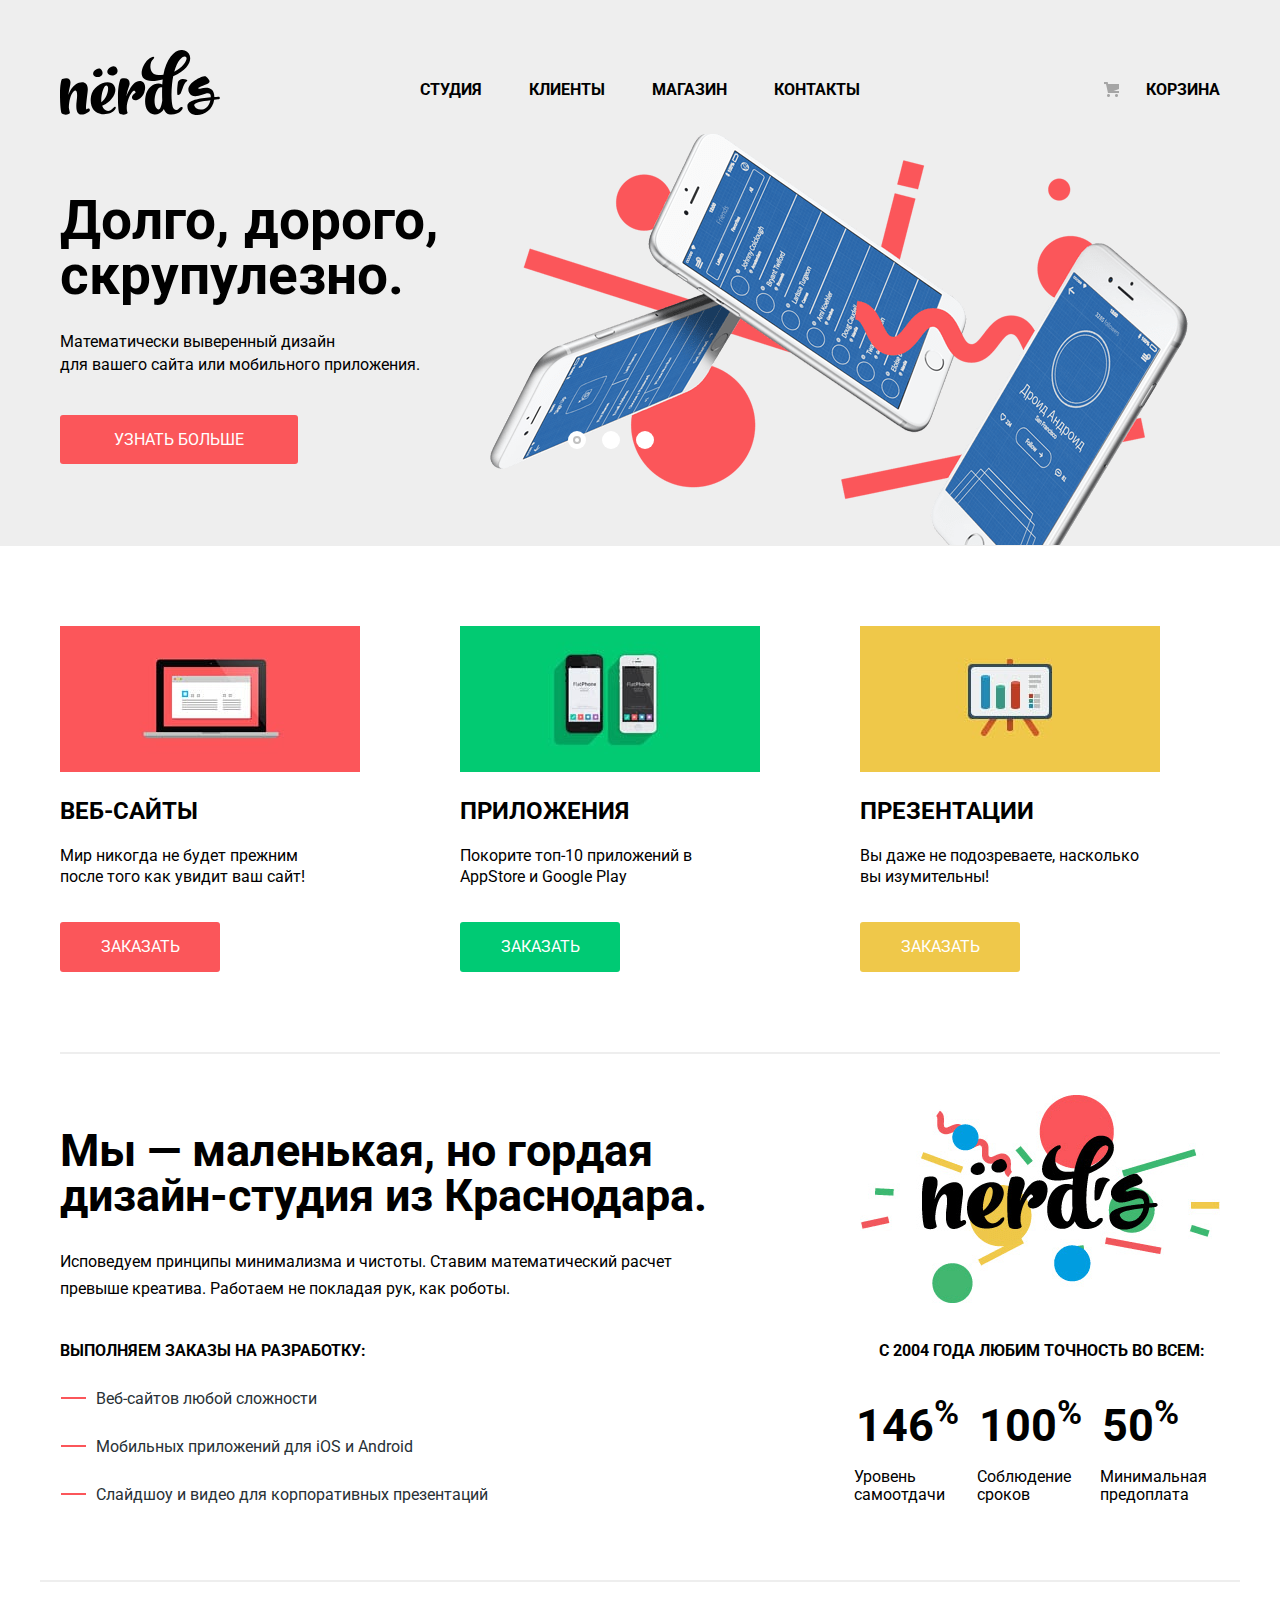
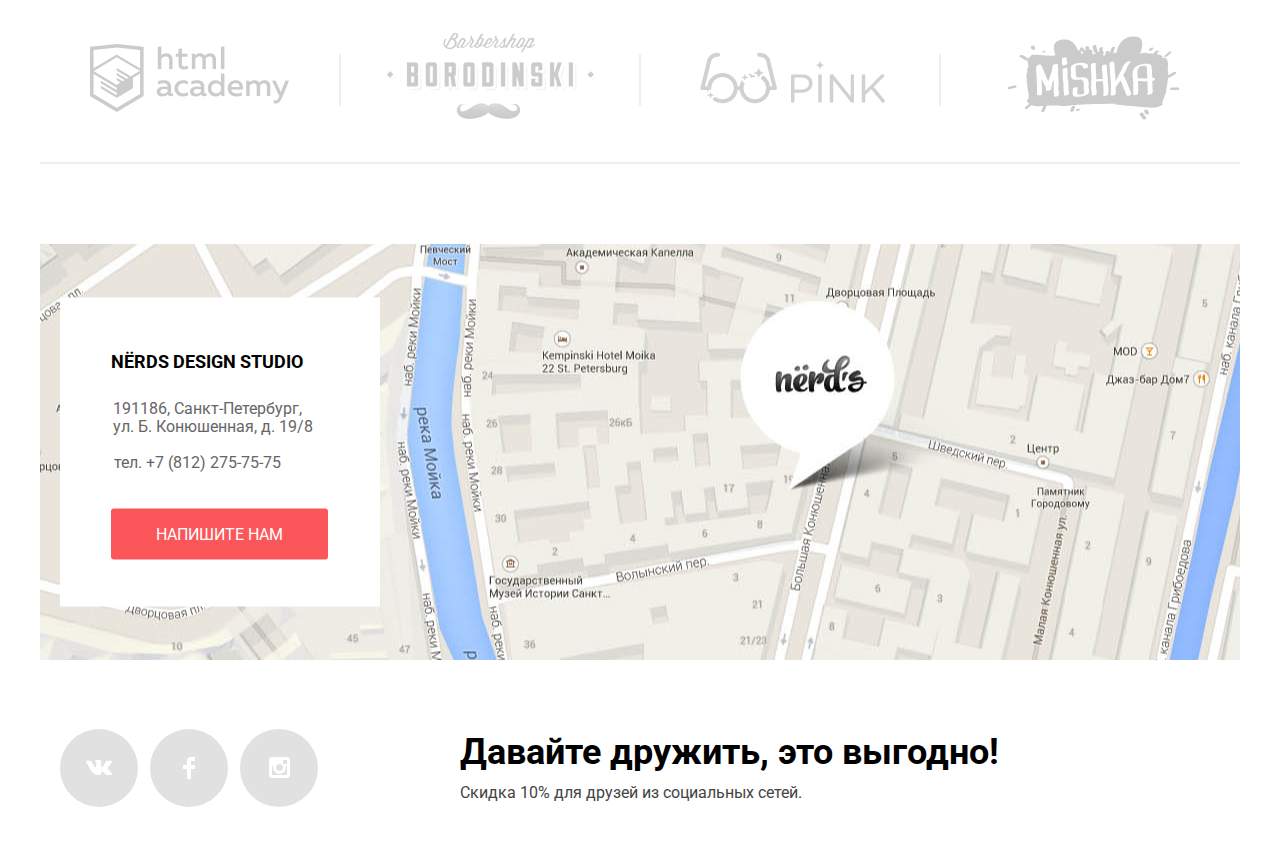
==== commit 8bcb7c45: "map done" ====
--- a/index.html
+++ b/index.html
@@ -4,7 +4,7 @@
 <head>
     <meta charset="utf-8">
     <link href="css/normalize.css" rel="stylesheet">
-    <link href="css/style.css" rel="stylesheet">
+    <link href="css/style.min.css" rel="stylesheet">
     <link href="https://fonts.googleapis.com/css?family=Roboto:400,700&display=swap&subset=cyrillic" rel="stylesheet">
     <title>Магазин готовых шаблонов Nerds</title>
 </head>
@@ -16,7 +16,6 @@
                 <a href="#" class="nerds-logo">
                     <img src="img/svg-nerds/nerds-logo.svg" alt="Логотип студии Nerds" width="160" height="65">
                 </a>
-
                 <div class="navigation-container">
                     <ul class="site-navigation ls-none">
                         <li><a href="#" class="main-menu-list">Студия</a></li>
@@ -24,11 +23,9 @@
                         <li><a href="catalog.html" class="main-menu-list">Магазин</a></li>
                         <li><a href="#" class="main-menu-list main-menu-list-contacts">Контакты</a></li>
                     </ul>
-
                     <ul class="user-navigation ls-none">
                         <li><a href="#" class="main-menu-cart">Корзина</a></li>
                     </ul>
-
                 </div>
             </nav>
             <section class="header-slider content-size">
@@ -73,19 +70,18 @@
                 <li class="segment-list-item segment-item-wed">
                     <h3 class="segment-item-head">Веб-сайты</h3>
                     <p>Мир никогда не будет прежним после того как увидит ваш сайт!</p>
-                    <a href="http://nerds.armstud.ru/catalog.html " class="button-type segment-order ">Заказать</a>
-                </li>
-                <li class="segment-list-item segment-item-app ">
-                    <h3 class="segment-item-head ">Приложения</h3>
+                    <a href="http://nerds.armstud.ru/catalog.html" class="button-type segment-order">Заказать</a>
+                </li>
+                <li class="segment-list-item segment-item-app">
+                    <h3 class="segment-item-head">Приложения</h3>
                     <p>Покорите топ-10 приложений в AppStore и Google Play</p>
-                    <a href="http://nerds.armstud.ru/catalog.html " class=" button-type segment-order ">Заказать</a>
-                </li>
-                <li class="segment-list-item segment-item-presentations ">
-                    <h3 class="segment-item-head ">Презентации</h3>
+                    <a href="http://nerds.armstud.ru/catalog.html" class=" button-type segment-order">Заказать</a>
+                </li>
+                <li class="segment-list-item segment-item-presentations">
+                    <h3 class="segment-item-head">Презентации</h3>
                     <p>Вы даже не подозреваете, насколько вы изумительны!</p>
-                    <a href="http://nerds.armstud.ru/catalog.html " class="button-type segment-order ">Заказать</a>
-                </li>
-
+                    <a href="http://nerds.armstud.ru/catalog.html" class="button-type segment-order">Заказать</a>
+                </li>
             </ul>
         </section>
         <section class="about-us content-size">
@@ -94,28 +90,28 @@
                 <div class="left-col">
                     <h1>Мы — маленькая, но гордая дизайн-студия из Краснодара.</h1>
                     <p>Исповедуем принципы минимализма и чистоты. Ставим математический расчет превыше креатива. Работаем не покладая рук, как роботы.</p>
-                    <h3 class="left-col-list ">Выполняем заказы на разработку:</h3>
-                    <ul class="left-col-text-list ls-none ">
+                    <h3 class="left-col-list">Выполняем заказы на разработку:</h3>
+                    <ul class="left-col-text-list ls-none">
                         <li class="left-col-text-list-item">Веб-сайтов любой сложности</li>
                         <li class="left-col-text-list-item">Мобильных приложений для iOS и Android</li>
                         <li class="left-col-text-list-item">Слайдшоу и видео для корпоративных презентаций</li>
                     </ul>
                 </div>
-                <div class="right-col ">
+                <div class="right-col">
                     <img src="img/nerds-illustration.png" alt="Логотип студии Nerds" width="360" height="208">
-                    <p class="right-col-text ">с 2004 года Любим точность во всем:</p>
+                    <p class="right-col-text">с 2004 года Любим точность во всем:</p>
                     <ul class="right-col-list ls-none">
                         <li class="right-col-list-item">
-                            <p class="right-col-item-mark ">146<sup>%</sup></p>
-                            <p class="right-col-item-name text-option-usual ">Уровень самоотдачи</p>
+                            <p class="right-col-item-mark">146<sup>%</sup></p>
+                            <p class="right-col-item-name text-option-usual">Уровень самоотдачи</p>
                         </li>
                         <li class="right-col-list-item">
-                            <p class="right-col-item-mark ">100<sup>%</sup></p>
-                            <p class="right-col-item-name text-option-usual ">Соблюдение сроков</p>
+                            <p class="right-col-item-mark">100<sup>%</sup></p>
+                            <p class="right-col-item-name text-option-usual">Соблюдение сроков</p>
                         </li>
                         <li>
-                            <p class="right-col-item-mark ">50<sup>%</sup></p>
-                            <p class="right-col-item-name text-option-usual ">Минимальная предоплата</p>
+                            <p class="right-col-item-mark">50<sup>%</sup></p>
+                            <p class="right-col-item-name text-option-usual">Минимальная предоплата</p>
                         </li>
                     </ul>
                 </div>
@@ -123,18 +119,18 @@
         </section>
         <section class="clients content-size">
             <h2 class="none">Клиенты</h2>
-            <ul class="clients-list ls-none ">
-                <li class="client-htmlacademy ">
-                    <a href="https://htmlacademy.ru/intensive/htmlcss"><img src="img/logo-htmlacademy.png " alt="Логотип HTMLAcademy " class="client-logo" width="199" height="68"></a>
-                </li>
-                <li class="client-barber ">
-                    <a href="http://barbershop-borodinski.webflow.io/ "><img src="img/logo-borodinski.png " alt="Логотип Барбершоп Бородинский " class="client-logo" width="209" height="90"></a>
-                </li>
-                <li class="client-pink ">
-                    <a href="# "><img src="img/logo-pink.png " alt="Логотип компании Pink " class="client-logo " width="185" height="52"></a>
-                </li>
-                <li class="client-mishka ">
-                    <a href="# "><img src="img/logo-mishka.png " alt="Логотип компании Mishka " class="client-logo " width="173" height="84"></a>
+            <ul class="clients-list ls-none">
+                <li class="client-htmlacademy">
+                    <a href="https://htmlacademy.ru/intensive/htmlcss"><img src="img/logo-htmlacademy.png" alt="Логотип HTMLAcademy" class="client-logo" width="199" height="68"></a>
+                </li>
+                <li class="client-barber">
+                    <a href="http://barbershop-borodinski.webflow.io/"><img src="img/logo-borodinski.png" alt="Логотип Барбершоп Бородинский" class="client-logo" width="209" height="90"></a>
+                </li>
+                <li class="client-pink">
+                    <a href="#"><img src="img/logo-pink.png" alt="Логотип компании Pink" class="client-logo" width="185" height="52"></a>
+                </li>
+                <li class="client-mishka">
+                    <a href="#"><img src="img/logo-mishka.png" alt="Логотип компании Mishka" class="client-logo" width="173" height="84"></a>
                 </li>
 
                 </li>
@@ -142,15 +138,15 @@
         </section>
         <section class="address text-option-usual">
             <h2 class="none">Адрес</h2>
-            <iframe src="https://yandex.ru/map-widget/v1/-/CBFXQGSKCD " height="416" allowfullscreen="allowfullscreen">
+            <iframe src="https://yandex.ru/map-widget/v1/-/CBFXQGSKCD" height="416" allowfullscreen="allowfullscreen">
                 </iframe>
             <div class="address-detail-wrapper content-size">
                 <section class="address-details">
-                    <h2 class="address-details-header ">NЁRDS DESIGN STUDIO</h2>
-                    <p class="address-details-text ">191186, Санкт-Петербург,<br> ул. Б. Конюшенная, д. 19/8
+                    <h2 class="address-details-header">NЁRDS DESIGN STUDIO</h2>
+                    <p class="address-details-text">191186, Санкт-Петербург,<br> ул. Б. Конюшенная, д. 19/8
                     </p>
-                    <p class="address-tel ">тел. +7 (812) 275-75-75</p>
-                    <a class="write-us-button button-type " href="writeus.html" aria-label="Ссылка на форму связи">Напишите нам</a>
+                    <p class="address-tel">тел. +7 (812) 275-75-75</p>
+                    <a class="write-us-button button-type" href="writeus.html" aria-label="Ссылка на форму связи">Напишите нам</a>
                 </section>
             </div>
 
@@ -158,7 +154,7 @@
 
         <section class="write-us-block content-size none">
             <div class="overlay"></div>
-            <form method="post" action="https://echo.htmlacademy.ru " class="write-us-form">
+            <form method="post" action="https://echo.htmlacademy.ru" class="write-us-form">
                 <div class="write-us-wrapper">
 
                     <p class="write-us-header">Напишите нам</p>
@@ -188,19 +184,18 @@
             </form>
         </section>
 
-
     </main>
 
     <footer class="footer-container content-size">
         <ul class="social-list ls-none">
             <li class="social-icon">
-                <a class="social-button" href="# " aria-label="Ссылка во Вконтакте"><img src="img/svg-nerds/vk-icon.svg " alt="Логотип Вконтакте" class="social-img" width="26" height="15"></a>
+                <a class="social-button" href="#" aria-label="Ссылка во Вконтакте"><img src="img/svg-nerds/vk-icon.svg" alt="Логотип Вконтакте" class="social-img" width="26" height="15"></a>
             </li>
             <li class="social-icon">
-                <a class="social-button " href="# " aria-label="Ссылка на Фейсбук"><img src="img/svg-nerds/fb-icon.svg" alt="Логотип Фейсбук" class="social-img" width="12" height="22"></a>
+                <a class="social-button" href="#" aria-label="Ссылка на Фейсбук"><img src="img/svg-nerds/fb-icon.svg" alt="Логотип Фейсбук" class="social-img" width="12" height="22"></a>
             </li>
             <li class="social-icon">
-                <a class="social-button " href="#" aria-label="Ссылка в Инстаграм"><img src="img/svg-nerds/insta-icon.svg" alt="Логотип Инстаграм" class="social-img" width="21" height="21"></a>
+                <a class="social-button" href="#" aria-label="Ссылка в Инстаграм"><img src="img/svg-nerds/insta-icon.svg" alt="Логотип Инстаграм" class="social-img" width="21" height="21"></a>
             </li>
         </ul>
         <div class="footer-text">
--- a/css/style.min.css
+++ b/css/style.min.css
@@ -0,0 +1 @@
+body{padding:0;font-family:"Roboto","Arial",sans-serif;margin:0 auto}.content-size{width:1200px;box-sizing:border-box;margin:0 auto}.main-header{background-color:#eeeeee}a{text-decoration:none;color:#000000}.menu-active{position:relative}.menu-active::after{content:"";position:absolute;top:41px;left:0;width:100%;height:2px;background-color:red}.text-option-usual{font-size:16px;line-height:18px;font-weight:400}.ls-none{list-style:none}.button-type{font-size:16px;line-height:18px;text-transform:uppercase;font-weight:400;color:#ffffff}.nerds-logo{margin-right:200px;margin-top:5px}.nerds-logo:hover{opacity:0.8}.nerds-logo:active{opacity:0.3}.main-menu-list:hover,.main-menu-cart:hover{color:#fb565a}.main-menu-list:active,.main-menu-cart:active{color:#c4c4c4}.main-menu{min-height:65px;display:flex;align-items:center;padding:45px 20px 15px 20px;margin:0 auto}.site-navigation{display:flex;align-items:center;align-content:center;flex-wrap:wrap;padding:0}.navigation-container{display:flex;align-items:center;width:800px;justify-content:space-between}.site-navigation a,.user-navigation a{display:block}.main-menu-list,.main-menu-cart{font-size:16px;line-height:16px;font-weight:bold;text-transform:uppercase;padding-top:15px}.main-menu-list{margin-right:47px}.main-menu-cart{position:relative;padding-left:41px;margin-left:48px}.main-menu-cart:before{content:"";position:absolute;right:98px;top:15px;background:url("../img/cart-icon.png") no-repeat;opacity:0.3;width:18px;height:18px}.main-menu-list-contacts{padding-right:0}.user-navigation{padding-left:0}.header-slider{background-color:#eeeeee}.visually-hidden{position:absolute;width:1px;height:1px;clip:rect(0,0,0,0)}.slider{position:relative}.slider-container{position:relative;background-color:#eeeeee;width:1160px;padding-right:20px;padding-left:20px;margin:0 auto;min-height:412px}.slider-item{display:none;padding:59px 0 80px 0;min-height:412px;box-sizing:border-box}.slider-list{margin:0;padding:0}.slider-item h3{font-size:55px;line-height:55px;font-weight:bold;max-width:600px;margin:0;margin-bottom:27px}.slider-item p{max-width:430px;margin:0;margin-bottom:55px;line-height:23px}.slider-item-button{background-color:#fb565a;padding:15px 54px;border-radius:3px;border:none}.slider-item-button:hover{background-color:#e74246}.slider-item-button:active{background-color:#d7373b;color:#e48789;box-shadow:0 3px #c13135 inset}.slider-controls{display:inline-block;vertical-align:middle;border-radius:50%;cursor:pointer;padding:8px;position:absolute;left:50%;bottom:97px;z-index:100;width:160px;height:18px;font-size:0;transform:translateX(-50%)}.slider-controls label{position:relative;display:inline-block;vertical-align:middle;width:18px;height:18px;padding:8px;border-radius:50%;cursor:pointer}.slider-controls label::after{content:"";position:absolute;top:8px;left:8px;z-index:1;width:18px;height:18px;background:#ffffff;border-radius:50%}.slider-controls .active::before{content:"";position:absolute;left:50%;top:50%;z-index:2;width:4px;height:4px;margin:-4px;background-color:inherit;border:2px solid #c1c1c1;border-radius:50%}.slider-item:nth-child(3){display:none}.slider-item:nth-child(1){background:#eeeeee url("../img/nerds-index-slide1.png") no-repeat 99% -20px}.slider-item:nth-child(2){background:#eeeeee url("../img/nerds-index-slide2.png") no-repeat 100% 0}.slider-item:nth-child(3){background:#eeeeee url("../img/nerds-index-slide3.png") no-repeat 100% 0}#slider-1:checked~.slider-list .slider-item-one{display:block}#slider-2:checked~.slider-list .slider-item-two{display:block}#slider-3:checked~.slider-list .slider-item-three{display:block}#slider-1:checked~.slider-controls .slider-item-1::before,#slider-2:checked~.slider-controls .slider-item-2::before,#slider-3:checked~.slider-controls .slider-item-3::before{content:"";position:absolute;left:50%;top:50%;z-index:2;width:4px;height:4px;margin:-4px;background-color:inherit;border:2px solid #c1c1c1;border-radius:50%}.none{display:none}.overlay{width:100%;height:100vh;position:absolute;top:0;left:0;background-color:transparent}.write-us-block{position:fixed;top:0;left:0;width:100%;min-height:100vh;z-index:101}a.write-us-button{padding:15px 44px;border-radius:3px}.write-us-button:hover{background-color:#e74246}.write-us-button:active{background-color:#d7373b;color:#e48789;box-shadow:0 3px rgba(0,0,0,0.1) inset}.write-us-block form{position:absolute;top:50%;left:50%;transform:translate(-50%,-50%);background-color:#ffffff}.write-us-list{display:flex;justify-content:space-between;flex-wrap:wrap;margin-bottom:47px}.write-us-item label{padding-bottom:12px}.write-us-item-name,.write-us-item-mail{display:flex;flex-direction:column;width:45%}.write-us-text textarea{width:100%;min-height:114px;font:inherit;font-weight:400;opacity:0.5;border:2px solid #d7dcde;border-radius:3px;padding-left:14px;padding-right:14px;padding-top:13px;resize:vertical;margin:0;box-sizing:border-box}.write-us-text{width:100%;margin-top:36px}.write-us-text label{display:flex}.write-us-item input[type="email"]:focus::placeholder,.write-us-item input[type="text"]:focus::placeholder,.write-us-item textarea:focus::placeholder{color:#444444}.write-us-item input[type="text"]:hover,.write-us-item input[type="email"]:hover,.write-us-item textarea:hover{font:inherit;font-weight:400;opacity:0.5;border:2px solid #b4b9bb;border-radius:3px}.write-us-item input[type="text"]:focus,.write-us-item input[type="email"]:focus,.write-us-item textarea:focus{font:inherit;font-weight:400;opacity:0.5;border:2px solid #000000;border-radius:3px;outline:none}.write-us-item input[type="text"]:invalid,.write-us-item input[type="email"]:invalid,.write-us-item textarea:invalid{font:inherit;font-weight:400;opacity:0.5;border:2px solid #e74246;border-radius:3px;color:#e74246}.write-us-send{background-color:#fb565a;border:none;border-radius:3px;padding:16px 82px;width:260px}.write-us-send:hover{background-color:#e74246}.write-us-send:active{background-color:#d7373b;color:#e48789;box-shadow:0 3px #c13135 inset}.write-us-header{color:#000000;font-size:45px;line-height:45px;margin:0;margin-bottom:50px;font-weight:bold}.write-us-item{font-weight:bold}.write-us-form{width:960px}.write-us-wrapper{position:relative;display:flex;flex-direction:column;padding:70px 100px 84px 100px;border:1px solid transparent;box-shadow:0 10px 25px #888888,5px 10px 5px #888888,-5px 10px 15px #888888}.write-us-close-button{position:absolute;content:"";background:url("../img/svg-nerds/close-cross.svg") no-repeat;opacity:0.3;width:21px;height:21px;right:90px;top:78px;padding:0;margin:0;border:none;background-color:#ffffff;cursor:pointer}.write-us-close-button:hover{opacity:1}.write-us-close-button:active{opacity:0.1}.write-us-item input[type="text"],.write-us-item input[type="email"]{font:inherit;font-weight:400;opacity:0.5;border:2px solid #d7dcde;border-radius:3px;min-height:50px;padding-left:14px;padding-right:14px;color:black}.write-us-item textarea{color:#444444}ul.segment-list{padding:0}.segment-item-head{text-transform:uppercase;font-size:24px;line-height:30px;font-weight:700}.segment-order{padding:16px 20px;border-radius:3px;margin-top:21px;margin-right:140px;display:block;text-align:center}.segments{padding-left:20px;padding-right:20px}.segment-list{display:flex;justify-content:space-between;margin-bottom:60px;margin-right:60px;flex-wrap:wrap;overflow:auto}.segment-list p{margin-bottom:35px;padding-right:20px;margin-top:-5px;line-height:21px}ul.segment-list{margin-top:80px}.segment-list-item{position:relative;max-width:300px;padding-top:146px;margin-bottom:20px}.segment-item-wed .segment-order{background-color:#fb565a}.segment-item-wed .segment-order:hover{background-color:#e74246}.segment-item-wed .segment-order:active{background-color:#d7373b;color:#e48789;box-shadow:0 3px #c13135 inset}.segment-item-wed::before{background:#fb565a url(../img/illustration-1.jpg) no-repeat;width:100%;height:146px;content:"";position:absolute;left:0;top:0}.segment-item-app .segment-order{background-color:#00ca74}.segment-item-app .segment-order:hover{background-color:#00bc6c}.segment-item-app .segment-order:active{background-color:#00aa62;color:#74c69c;box-shadow:0 3px #009958 inset}.segment-item-app::before{background:#00ca74 url(../img/illustration-2.jpg) no-repeat;width:100%;height:146px;content:"";position:absolute;left:0;top:0}.segment-item-presentations .segment-order{background-color:#efc84a}.segment-item-presentations .segment-order:hover{background-color:#eab534}.segment-item-presentations .segment-order:active{background-color:#e5a722;color:#edc47f;box-shadow:0 3px #ce961f inset}.segment-item-presentations::before{background:#efc849 url(../img/illustration-3.jpg) no-repeat;width:100%;height:146px;content:"";position:absolute;left:0;top:0}.main{margin:0 auto}.about-us{margin:0 auto 44px auto;padding-left:20px;padding-right:20px}.about-us-container{display:flex;justify-content:space-between;padding:43px 0 0 0;border-top:2px solid #eeeeee}.about-us h1{font-weight:700;font-size:45px;line-height:45px}.left-col{width:80%;margin-right:130px}.left-col-list{margin-top:29px}.left-col p{font-size:16px;line-height:27px;margin-bottom:37px}.left-col h3{text-transform:uppercase;font-weight:700;font-size:16px;line-height:24px;color:#000000}.left-col-text-list{padding:0;margin:0}.left-col-text-list-item{font-weight:400;font-size:16px;color:#283136;margin-bottom:30px;position:relative;padding-left:36px}.left-col-text-list-item::before{content:"";position:absolute;height:2px;width:25px;background-color:#fb565a;left:1px;top:7px}.left-col-text-list-item:nth-child(1){margin-top:27px}.right-col img{margin-top:-2px;margin-left:8px}.right-col-list{display:flex;padding-left:0;justify-content:space-between;margin-top:0}.right-col-text{text-transform:uppercase;font-size:16px;line-height:24px;font-weight:700;text-align:center;margin:31px -3px 0 8px}.right-col-item-mark{font-size:45px;font-weight:700;margin:37px 16px 16px 4px}.right-col-item-name{margin-top:0;margin-left:2px}.super{vertical-align:super}.clients{border-top:2px solid #eeeeee;border-bottom:2px solid #eeeeee;padding-top:51px;padding-bottom:35px;margin:0 auto 80px auto}.clients img{opacity:0.2}.client-logo:hover{opacity:1;color:red}.client-logo:active{opacity:0.1}.clients-list{display:flex;justify-content:space-between;align-items:center;flex-wrap:wrap;padding-left:50px;padding-right:50px;margin:0 auto;position:relative}.client-htmlacademy,.client-barber,.client-pink{position:relative}.client-barber{margin-left:97px;margin-right:103px}.client-pink{margin-right:121px}.client-mishka{margin-right:10px}.clients-list li:not(:last-child)::after{content:"";position:absolute;width:2px;height:52px;background-color:#eeeeee;top:50%;right:58px;transform:translateY(-50%)}.client-htmlacademy::after{top:28px;left:249px;transform:translateY(-50%)}.client-barber::after{top:40px;left:252px;transform:translateY(-50%)}.client-pink::after{top:21px;left:239px;transform:translateY(-50%)}.address{min-height:416px;position:relative;margin:0 auto 53px auto}.address-detail-wrapper{min-height:416px;position:relative;background:#e9e5dc url(../img/map-and-marker.jpg) no-repeat;background-position:center}.address-details{background-color:#ffffff;text-align:left;width:269px;min-height:309px;padding-left:51px;margin-left:20px;position:absolute;content:"";top:50%;left:0;transform:translateY(-50%);z-index:100}.address-details-header{text-transform:uppercase;font-size:18px;line-height:30px;color:#000000;padding-top:49px;margin:0}.address-details-text{margin-top:23px;margin-left:2px;margin-bottom:18px}.address p{color:#666666}.address-tel{padding-bottom:38px;margin-left:3px}.address a{text-transform:uppercase;background-color:#fb565a;color:#ffffff;padding:16px 45px;border-radius:3px}.address iframe{position:absolute;top:0;left:0;border:none;width:100%;margin:0 auto;z-index:10}.motto{font-size:36px;color:#000000}.special-offer{font-size:16px;color:#444444}.social-button{display:flex;align-items:center;justify-content:center;width:78px;height:78px}.social-icon{border-radius:50%;background-color:#e1e1e1;width:78px;height:78px;margin-right:12px}.social-img:hover,.social-icon:hover{background-color:#e74246}.social-img:active,.social-icon:active{background-color:#d7373b}.social-icon:active .social-img{opacity:0.3}.social-list{display:flex;justify-content:space-between;padding-left:0;margin-right:130px}.footer-container{display:flex;justify-content:flex-start;margin:0 auto 45px auto;padding-left:20px;padding-right:20px}.footer-text{display:flex;flex-direction:column}.footer-text p{margin-top:19px;margin-bottom:-8px}fieldset{border:none}.inner-page.main-menu-list{padding-right:0}.button-filter-show{color:#000000;background-color:#eeeeee;padding:16px 89px;margin-top:8px;text-transform:uppercase;border:none;border-radius:3px;font-weight:bold;cursor:pointer}.button-filter-show:hover{background-color:#dfdfdf}.button-filter-show:active{color:#a9a9a9;background-color:#d5d5d5;box-shadow:0 3px #bfbfbf inset}.page-active{color:#000000;background-color:#ffffff;padding:3px 3px;height:38px;width:38px;text-align:center;vertical-align:middle;line-height:37px;border-radius:3px;font-weight:bold;margin-right:11px;border:3px solid #dbdbdb}.button-one,.button-two,.button-three{color:#000000;background-color:#eeeeee;padding:3px 3px;height:44px;width:44px;text-align:center;vertical-align:middle;line-height:44px;border-radius:3px;font-weight:bold;margin-right:11px;cursor:pointer}.button-next{text-transform:uppercase;color:#000000;background-color:#eeeeee;padding:3px 0;font-weight:bold;border-radius:3px;width:260px;text-align:center;height:44px;line-height:44px;cursor:pointer}.button-one:hover,.button-two:hover,.button-three:hover,.button-next:hover{background-color:#dfdfdf}.button-one:active,.button-two:active,.button-three:active,.button-next:active{height:41px;background-color:#d5d5d5;border-top:3px solid #bfbfbf}.sort{display:flex;justify-content:space-between}.sort-name{text-transform:uppercase;font-weight:bold;font-size:18px;line-height:30px;color:#000000;margin-top:0}legend.filter-gap-cost{margin-bottom:50px}.filter-item{color:#797c7f;padding-bottom:23px}.filter-item:hover{color:#283136}.filter-item input[type=radio],.filter-item input[type=checkbox]{display:none}.filter-item-radio label,.filter-item-checkbox label{padding-left:36px;cursor:pointer}.filter-item-radio{position:relative}.filter-item-radio label::before{content:"";position:absolute;height:25px;width:25px;left:0;top:-2px;background-image:url("../img/svg-nerds/radio-off.svg");background-repeat:no-repeat;opacity:0.4}.filter-type:checked+label::before{content:"";position:absolute;height:25px;width:25px;background-image:url("../img/svg-nerds/radio-on.svg");background-repeat:no-repeat;opacity:0.4}.filter-item-radio label:hover::before{opacity:1}.filter-item-radio label:disabled::before{opacity:0.3}.filter-item-checkbox{position:relative;padding-bottom:22px}.filter-item-checkbox label::before{content:"";position:absolute;height:25px;width:25px;top:0;left:0;background-image:url("../img/svg-nerds/checkbox-off.svg");background-repeat:no-repeat;opacity:0.4}.filter-item-checkbox label:hover::before,.filter-type-checkbox:checked+label:hover::before{opacity:1}.filter-item-checkbox label:disabled::before,.filter-type-checkbox:checked+label:disabled::before{opacity:0.3}.filter-type-checkbox:checked+label::before{content:"";position:absolute;height:25px;width:25px;background-image:url("../img/svg-nerds/checkbox-on.svg");background-repeat:no-repeat;opacity:0.4}.inner-header{font-size:55px;min-height:151px;background-color:#eeeeee;text-align:center;display:block;padding-top:54px;padding-bottom:16px;margin:0 auto}.sort-type{font-size:14px;line-height:30px;color:#cacaca;padding-left:0;margin-right:0;text-transform:uppercase;padding-right:20px}.sort-type-active{color:#000000}.sort-type-list{display:flex;justify-content:space-between;align-items:center;width:358px;padding-left:0;margin-top:0}.sort-type:hover{color:#8d8d8d}.sort-type-list a:active{color:#000000}.sort-button{position:relative;width:11px;height:11px;border:none;padding:0;line-height:30px;align-self:center}.sort-button-down a{content:"";position:absolute;width:11px;height:11px;top:0;left:0;background:url("../img/svg-nerds/icon-down-dir.svg") no-repeat}.sort-button-active{opacity:1}.sort-button-up a{content:"";position:absolute;width:11px;height:11px;top:0;left:0;background-image:url("../img/svg-nerds/icon-up-dir.svg");background-repeat:no-repeat;opacity:0.3}.sort-button-up a:hover,.sort-button-down a:hover{opacity:0.6}.sort-button-up a:active,.sort-button-down a:active{opacity:1}.main-wrapper{display:flex;margin:0 auto;padding-left:20px;padding-right:20px}.parameter{margin-right:140px}.examples{width:760px}.examples-container{display:flex;justify-content:space-between;flex-wrap:wrap}.button-list{min-width:445px;display:flex;padding-left:0;margin-top:0;margin-bottom:60px}.example-item-block{position:relative;margin-bottom:31px;overflow:hidden;box-sizing:border-box}.example-item{border:1px solid #e5e5e5;box-sizing:border-box}.example-item-block img{display:block}.example-item-block.example-item-block-last{margin-bottom:57px}.example-dot{width:14px;height:14px;border-radius:50%;margin-right:9px;background:#ffffff}.example-dot-wrap{display:flex;height:41px;background-color:#e9e9e9;align-items:center;padding-left:16px;border-top-left-radius:5px;border-top-right-radius:5px}.example-item-block:hover .example-dot-wrap{background-color:#4d4d4d;transition:0.3s}.example-item-description{position:absolute;bottom:0;left:0;width:362px;text-align:center;background-color:#eeeeee;padding-top:29px;box-sizing:border-box;transform:translateY(100%)}.example-item-block:hover .example-item-description{transform:translateY(0);transition:0.3s}.descript-header{text-transform:uppercase;font-weight:bold;font-size:18px;line-height:25px;margin-left:-5px}.descript-header:hover{color:#fb565a}.descript-header:active{color:#cacaca}.descript-text{padding-bottom:30px;padding-right:67px;padding-left:67px;color:#666666;margin:0;margin-top:18px}.descript-button{display:block;background-color:#fb565a;padding:16px 55px;border-radius:3px;margin-bottom:44px;margin-right:80px;margin-left:80px}.descript-button:hover{background-color:#e74246}.descript-button:active{background-color:#d7373b;box-shadow:0 3px #c13135 inset}.filter-gap{margin:0;padding:0;border:none}.range-filter{width:260px}.range-controls{height:41px;background-color:#f1f1f1;border-radius:5px;margin-bottom:15px;padding-top:39px;padding-right:20px;padding-left:20px;position:relative}.range-controls .toggle{width:4px;height:4px;padding:0;border:8px solid #ffffff;background-color:#ababab;border-radius:50%;box-shadow:0 2px 1px 0 #cfcfcf;position:absolute;top:31px;left:0;cursor:pointer}.price-controls label{display:inline-block;width:50%;font-size:16px;text-transform:uppercase;vertical-align:middle}.price-controls input{font-size:16px;text-align:center;color:#283136;width:60px;padding:8px 10px;border:none;border-radius:5px;background:#f1f1f1;margin-left:10px}.max-price{text-align:right}.max-price input{margin-left:8px}.price-controls{font-size:0;margin-bottom:57px}.range-controls .toggle-min{left:45px}.range-controls .toggle-max{left:120px}.range-controls .bar{width:70%;height:2px;background:#00ca74}.range-controls .scale{height:2px;background:#d7dcde}.inner-page header{margin:auto auto 53px auto}.sort{margin-bottom:31px}.sort-type{display:flex;padding-left:0;margin-left:0}.sort-list{padding-left:0;margin-left:0;margin-bottom:22px}.catalog-right-col{display:flex;flex-direction:column}iframe{border:1px}.modal-show{display:block}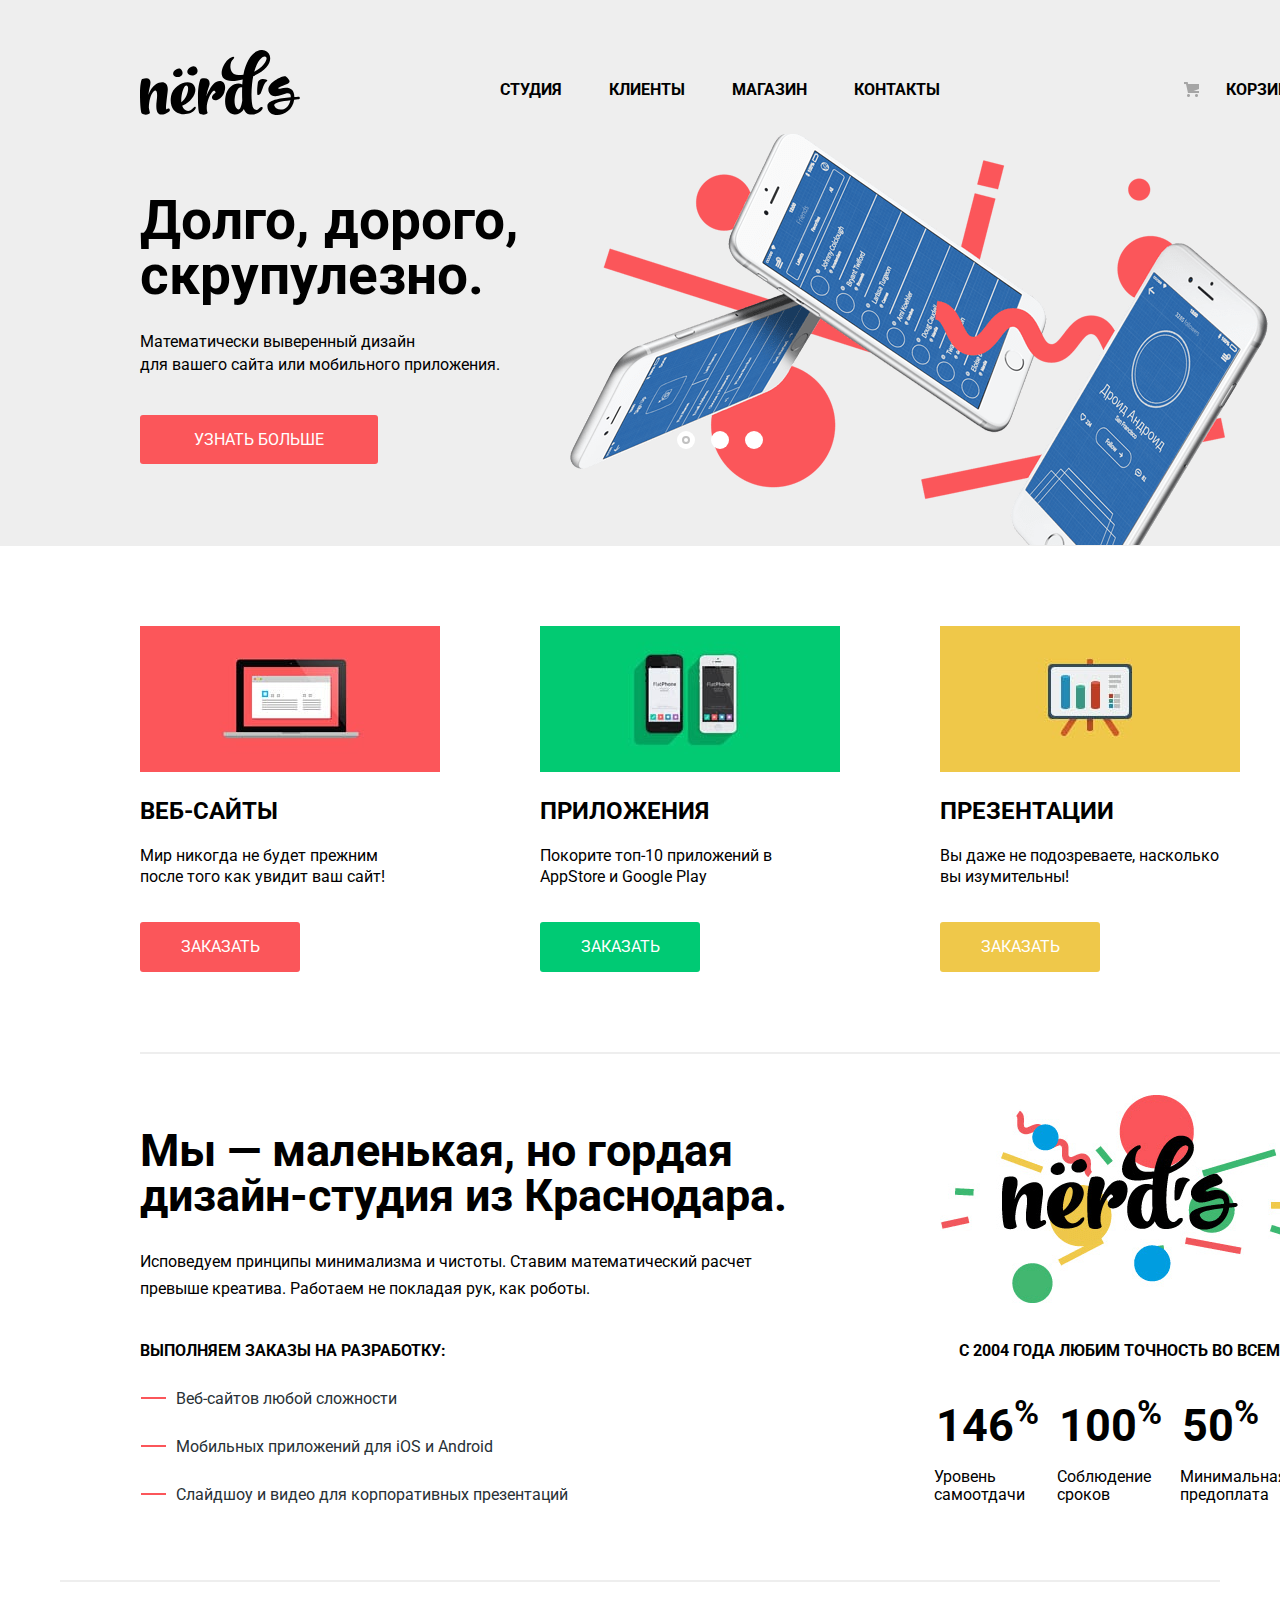
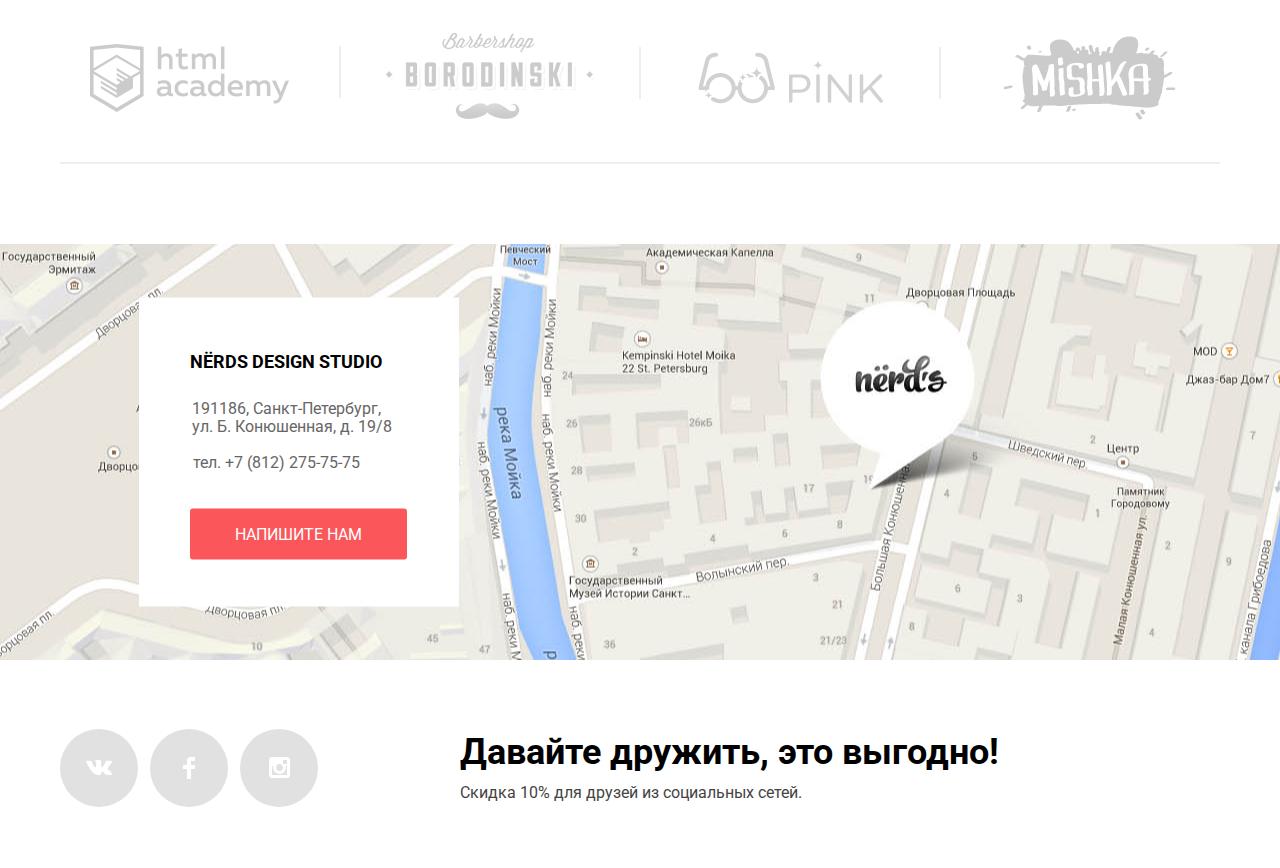
==== commit b1f67045: "changes" ====
--- a/index.html
+++ b/index.html
@@ -133,7 +133,6 @@
                     <a href="#"><img src="img/logo-mishka.png" alt="Логотип компании Mishka" class="client-logo" width="173" height="84"></a>
                 </li>
 
-                </li>
             </ul>
         </section>
         <section class="address text-option-usual">
--- a/css/style.min.css
+++ b/css/style.min.css
@@ -1 +1 @@
-body{padding:0;font-family:"Roboto","Arial",sans-serif;margin:0 auto}.content-size{width:1200px;box-sizing:border-box;margin:0 auto}.main-header{background-color:#eeeeee}a{text-decoration:none;color:#000000}.menu-active{position:relative}.menu-active::after{content:"";position:absolute;top:41px;left:0;width:100%;height:2px;background-color:red}.text-option-usual{font-size:16px;line-height:18px;font-weight:400}.ls-none{list-style:none}.button-type{font-size:16px;line-height:18px;text-transform:uppercase;font-weight:400;color:#ffffff}.nerds-logo{margin-right:200px;margin-top:5px}.nerds-logo:hover{opacity:0.8}.nerds-logo:active{opacity:0.3}.main-menu-list:hover,.main-menu-cart:hover{color:#fb565a}.main-menu-list:active,.main-menu-cart:active{color:#c4c4c4}.main-menu{min-height:65px;display:flex;align-items:center;padding:45px 20px 15px 20px;margin:0 auto}.site-navigation{display:flex;align-items:center;align-content:center;flex-wrap:wrap;padding:0}.navigation-container{display:flex;align-items:center;width:800px;justify-content:space-between}.site-navigation a,.user-navigation a{display:block}.main-menu-list,.main-menu-cart{font-size:16px;line-height:16px;font-weight:bold;text-transform:uppercase;padding-top:15px}.main-menu-list{margin-right:47px}.main-menu-cart{position:relative;padding-left:41px;margin-left:48px}.main-menu-cart:before{content:"";position:absolute;right:98px;top:15px;background:url("../img/cart-icon.png") no-repeat;opacity:0.3;width:18px;height:18px}.main-menu-list-contacts{padding-right:0}.user-navigation{padding-left:0}.header-slider{background-color:#eeeeee}.visually-hidden{position:absolute;width:1px;height:1px;clip:rect(0,0,0,0)}.slider{position:relative}.slider-container{position:relative;background-color:#eeeeee;width:1160px;padding-right:20px;padding-left:20px;margin:0 auto;min-height:412px}.slider-item{display:none;padding:59px 0 80px 0;min-height:412px;box-sizing:border-box}.slider-list{margin:0;padding:0}.slider-item h3{font-size:55px;line-height:55px;font-weight:bold;max-width:600px;margin:0;margin-bottom:27px}.slider-item p{max-width:430px;margin:0;margin-bottom:55px;line-height:23px}.slider-item-button{background-color:#fb565a;padding:15px 54px;border-radius:3px;border:none}.slider-item-button:hover{background-color:#e74246}.slider-item-button:active{background-color:#d7373b;color:#e48789;box-shadow:0 3px #c13135 inset}.slider-controls{display:inline-block;vertical-align:middle;border-radius:50%;cursor:pointer;padding:8px;position:absolute;left:50%;bottom:97px;z-index:100;width:160px;height:18px;font-size:0;transform:translateX(-50%)}.slider-controls label{position:relative;display:inline-block;vertical-align:middle;width:18px;height:18px;padding:8px;border-radius:50%;cursor:pointer}.slider-controls label::after{content:"";position:absolute;top:8px;left:8px;z-index:1;width:18px;height:18px;background:#ffffff;border-radius:50%}.slider-controls .active::before{content:"";position:absolute;left:50%;top:50%;z-index:2;width:4px;height:4px;margin:-4px;background-color:inherit;border:2px solid #c1c1c1;border-radius:50%}.slider-item:nth-child(3){display:none}.slider-item:nth-child(1){background:#eeeeee url("../img/nerds-index-slide1.png") no-repeat 99% -20px}.slider-item:nth-child(2){background:#eeeeee url("../img/nerds-index-slide2.png") no-repeat 100% 0}.slider-item:nth-child(3){background:#eeeeee url("../img/nerds-index-slide3.png") no-repeat 100% 0}#slider-1:checked~.slider-list .slider-item-one{display:block}#slider-2:checked~.slider-list .slider-item-two{display:block}#slider-3:checked~.slider-list .slider-item-three{display:block}#slider-1:checked~.slider-controls .slider-item-1::before,#slider-2:checked~.slider-controls .slider-item-2::before,#slider-3:checked~.slider-controls .slider-item-3::before{content:"";position:absolute;left:50%;top:50%;z-index:2;width:4px;height:4px;margin:-4px;background-color:inherit;border:2px solid #c1c1c1;border-radius:50%}.none{display:none}.overlay{width:100%;height:100vh;position:absolute;top:0;left:0;background-color:transparent}.write-us-block{position:fixed;top:0;left:0;width:100%;min-height:100vh;z-index:101}a.write-us-button{padding:15px 44px;border-radius:3px}.write-us-button:hover{background-color:#e74246}.write-us-button:active{background-color:#d7373b;color:#e48789;box-shadow:0 3px rgba(0,0,0,0.1) inset}.write-us-block form{position:absolute;top:50%;left:50%;transform:translate(-50%,-50%);background-color:#ffffff}.write-us-list{display:flex;justify-content:space-between;flex-wrap:wrap;margin-bottom:47px}.write-us-item label{padding-bottom:12px}.write-us-item-name,.write-us-item-mail{display:flex;flex-direction:column;width:45%}.write-us-text textarea{width:100%;min-height:114px;font:inherit;font-weight:400;opacity:0.5;border:2px solid #d7dcde;border-radius:3px;padding-left:14px;padding-right:14px;padding-top:13px;resize:vertical;margin:0;box-sizing:border-box}.write-us-text{width:100%;margin-top:36px}.write-us-text label{display:flex}.write-us-item input[type="email"]:focus::placeholder,.write-us-item input[type="text"]:focus::placeholder,.write-us-item textarea:focus::placeholder{color:#444444}.write-us-item input[type="text"]:hover,.write-us-item input[type="email"]:hover,.write-us-item textarea:hover{font:inherit;font-weight:400;opacity:0.5;border:2px solid #b4b9bb;border-radius:3px}.write-us-item input[type="text"]:focus,.write-us-item input[type="email"]:focus,.write-us-item textarea:focus{font:inherit;font-weight:400;opacity:0.5;border:2px solid #000000;border-radius:3px;outline:none}.write-us-item input[type="text"]:invalid,.write-us-item input[type="email"]:invalid,.write-us-item textarea:invalid{font:inherit;font-weight:400;opacity:0.5;border:2px solid #e74246;border-radius:3px;color:#e74246}.write-us-send{background-color:#fb565a;border:none;border-radius:3px;padding:16px 82px;width:260px}.write-us-send:hover{background-color:#e74246}.write-us-send:active{background-color:#d7373b;color:#e48789;box-shadow:0 3px #c13135 inset}.write-us-header{color:#000000;font-size:45px;line-height:45px;margin:0;margin-bottom:50px;font-weight:bold}.write-us-item{font-weight:bold}.write-us-form{width:960px}.write-us-wrapper{position:relative;display:flex;flex-direction:column;padding:70px 100px 84px 100px;border:1px solid transparent;box-shadow:0 10px 25px #888888,5px 10px 5px #888888,-5px 10px 15px #888888}.write-us-close-button{position:absolute;content:"";background:url("../img/svg-nerds/close-cross.svg") no-repeat;opacity:0.3;width:21px;height:21px;right:90px;top:78px;padding:0;margin:0;border:none;background-color:#ffffff;cursor:pointer}.write-us-close-button:hover{opacity:1}.write-us-close-button:active{opacity:0.1}.write-us-item input[type="text"],.write-us-item input[type="email"]{font:inherit;font-weight:400;opacity:0.5;border:2px solid #d7dcde;border-radius:3px;min-height:50px;padding-left:14px;padding-right:14px;color:black}.write-us-item textarea{color:#444444}ul.segment-list{padding:0}.segment-item-head{text-transform:uppercase;font-size:24px;line-height:30px;font-weight:700}.segment-order{padding:16px 20px;border-radius:3px;margin-top:21px;margin-right:140px;display:block;text-align:center}.segments{padding-left:20px;padding-right:20px}.segment-list{display:flex;justify-content:space-between;margin-bottom:60px;margin-right:60px;flex-wrap:wrap;overflow:auto}.segment-list p{margin-bottom:35px;padding-right:20px;margin-top:-5px;line-height:21px}ul.segment-list{margin-top:80px}.segment-list-item{position:relative;max-width:300px;padding-top:146px;margin-bottom:20px}.segment-item-wed .segment-order{background-color:#fb565a}.segment-item-wed .segment-order:hover{background-color:#e74246}.segment-item-wed .segment-order:active{background-color:#d7373b;color:#e48789;box-shadow:0 3px #c13135 inset}.segment-item-wed::before{background:#fb565a url(../img/illustration-1.jpg) no-repeat;width:100%;height:146px;content:"";position:absolute;left:0;top:0}.segment-item-app .segment-order{background-color:#00ca74}.segment-item-app .segment-order:hover{background-color:#00bc6c}.segment-item-app .segment-order:active{background-color:#00aa62;color:#74c69c;box-shadow:0 3px #009958 inset}.segment-item-app::before{background:#00ca74 url(../img/illustration-2.jpg) no-repeat;width:100%;height:146px;content:"";position:absolute;left:0;top:0}.segment-item-presentations .segment-order{background-color:#efc84a}.segment-item-presentations .segment-order:hover{background-color:#eab534}.segment-item-presentations .segment-order:active{background-color:#e5a722;color:#edc47f;box-shadow:0 3px #ce961f inset}.segment-item-presentations::before{background:#efc849 url(../img/illustration-3.jpg) no-repeat;width:100%;height:146px;content:"";position:absolute;left:0;top:0}.main{margin:0 auto}.about-us{margin:0 auto 44px auto;padding-left:20px;padding-right:20px}.about-us-container{display:flex;justify-content:space-between;padding:43px 0 0 0;border-top:2px solid #eeeeee}.about-us h1{font-weight:700;font-size:45px;line-height:45px}.left-col{width:80%;margin-right:130px}.left-col-list{margin-top:29px}.left-col p{font-size:16px;line-height:27px;margin-bottom:37px}.left-col h3{text-transform:uppercase;font-weight:700;font-size:16px;line-height:24px;color:#000000}.left-col-text-list{padding:0;margin:0}.left-col-text-list-item{font-weight:400;font-size:16px;color:#283136;margin-bottom:30px;position:relative;padding-left:36px}.left-col-text-list-item::before{content:"";position:absolute;height:2px;width:25px;background-color:#fb565a;left:1px;top:7px}.left-col-text-list-item:nth-child(1){margin-top:27px}.right-col img{margin-top:-2px;margin-left:8px}.right-col-list{display:flex;padding-left:0;justify-content:space-between;margin-top:0}.right-col-text{text-transform:uppercase;font-size:16px;line-height:24px;font-weight:700;text-align:center;margin:31px -3px 0 8px}.right-col-item-mark{font-size:45px;font-weight:700;margin:37px 16px 16px 4px}.right-col-item-name{margin-top:0;margin-left:2px}.super{vertical-align:super}.clients{border-top:2px solid #eeeeee;border-bottom:2px solid #eeeeee;padding-top:51px;padding-bottom:35px;margin:0 auto 80px auto}.clients img{opacity:0.2}.client-logo:hover{opacity:1;color:red}.client-logo:active{opacity:0.1}.clients-list{display:flex;justify-content:space-between;align-items:center;flex-wrap:wrap;padding-left:50px;padding-right:50px;margin:0 auto;position:relative}.client-htmlacademy,.client-barber,.client-pink{position:relative}.client-barber{margin-left:97px;margin-right:103px}.client-pink{margin-right:121px}.client-mishka{margin-right:10px}.clients-list li:not(:last-child)::after{content:"";position:absolute;width:2px;height:52px;background-color:#eeeeee;top:50%;right:58px;transform:translateY(-50%)}.client-htmlacademy::after{top:28px;left:249px;transform:translateY(-50%)}.client-barber::after{top:40px;left:252px;transform:translateY(-50%)}.client-pink::after{top:21px;left:239px;transform:translateY(-50%)}.address{min-height:416px;position:relative;margin:0 auto 53px auto}.address-detail-wrapper{min-height:416px;position:relative;background:#e9e5dc url(../img/map-and-marker.jpg) no-repeat;background-position:center}.address-details{background-color:#ffffff;text-align:left;width:269px;min-height:309px;padding-left:51px;margin-left:20px;position:absolute;content:"";top:50%;left:0;transform:translateY(-50%);z-index:100}.address-details-header{text-transform:uppercase;font-size:18px;line-height:30px;color:#000000;padding-top:49px;margin:0}.address-details-text{margin-top:23px;margin-left:2px;margin-bottom:18px}.address p{color:#666666}.address-tel{padding-bottom:38px;margin-left:3px}.address a{text-transform:uppercase;background-color:#fb565a;color:#ffffff;padding:16px 45px;border-radius:3px}.address iframe{position:absolute;top:0;left:0;border:none;width:100%;margin:0 auto;z-index:10}.motto{font-size:36px;color:#000000}.special-offer{font-size:16px;color:#444444}.social-button{display:flex;align-items:center;justify-content:center;width:78px;height:78px}.social-icon{border-radius:50%;background-color:#e1e1e1;width:78px;height:78px;margin-right:12px}.social-img:hover,.social-icon:hover{background-color:#e74246}.social-img:active,.social-icon:active{background-color:#d7373b}.social-icon:active .social-img{opacity:0.3}.social-list{display:flex;justify-content:space-between;padding-left:0;margin-right:130px}.footer-container{display:flex;justify-content:flex-start;margin:0 auto 45px auto;padding-left:20px;padding-right:20px}.footer-text{display:flex;flex-direction:column}.footer-text p{margin-top:19px;margin-bottom:-8px}fieldset{border:none}.inner-page.main-menu-list{padding-right:0}.button-filter-show{color:#000000;background-color:#eeeeee;padding:16px 89px;margin-top:8px;text-transform:uppercase;border:none;border-radius:3px;font-weight:bold;cursor:pointer}.button-filter-show:hover{background-color:#dfdfdf}.button-filter-show:active{color:#a9a9a9;background-color:#d5d5d5;box-shadow:0 3px #bfbfbf inset}.page-active{color:#000000;background-color:#ffffff;padding:3px 3px;height:38px;width:38px;text-align:center;vertical-align:middle;line-height:37px;border-radius:3px;font-weight:bold;margin-right:11px;border:3px solid #dbdbdb}.button-one,.button-two,.button-three{color:#000000;background-color:#eeeeee;padding:3px 3px;height:44px;width:44px;text-align:center;vertical-align:middle;line-height:44px;border-radius:3px;font-weight:bold;margin-right:11px;cursor:pointer}.button-next{text-transform:uppercase;color:#000000;background-color:#eeeeee;padding:3px 0;font-weight:bold;border-radius:3px;width:260px;text-align:center;height:44px;line-height:44px;cursor:pointer}.button-one:hover,.button-two:hover,.button-three:hover,.button-next:hover{background-color:#dfdfdf}.button-one:active,.button-two:active,.button-three:active,.button-next:active{height:41px;background-color:#d5d5d5;border-top:3px solid #bfbfbf}.sort{display:flex;justify-content:space-between}.sort-name{text-transform:uppercase;font-weight:bold;font-size:18px;line-height:30px;color:#000000;margin-top:0}legend.filter-gap-cost{margin-bottom:50px}.filter-item{color:#797c7f;padding-bottom:23px}.filter-item:hover{color:#283136}.filter-item input[type=radio],.filter-item input[type=checkbox]{display:none}.filter-item-radio label,.filter-item-checkbox label{padding-left:36px;cursor:pointer}.filter-item-radio{position:relative}.filter-item-radio label::before{content:"";position:absolute;height:25px;width:25px;left:0;top:-2px;background-image:url("../img/svg-nerds/radio-off.svg");background-repeat:no-repeat;opacity:0.4}.filter-type:checked+label::before{content:"";position:absolute;height:25px;width:25px;background-image:url("../img/svg-nerds/radio-on.svg");background-repeat:no-repeat;opacity:0.4}.filter-item-radio label:hover::before{opacity:1}.filter-item-radio label:disabled::before{opacity:0.3}.filter-item-checkbox{position:relative;padding-bottom:22px}.filter-item-checkbox label::before{content:"";position:absolute;height:25px;width:25px;top:0;left:0;background-image:url("../img/svg-nerds/checkbox-off.svg");background-repeat:no-repeat;opacity:0.4}.filter-item-checkbox label:hover::before,.filter-type-checkbox:checked+label:hover::before{opacity:1}.filter-item-checkbox label:disabled::before,.filter-type-checkbox:checked+label:disabled::before{opacity:0.3}.filter-type-checkbox:checked+label::before{content:"";position:absolute;height:25px;width:25px;background-image:url("../img/svg-nerds/checkbox-on.svg");background-repeat:no-repeat;opacity:0.4}.inner-header{font-size:55px;min-height:151px;background-color:#eeeeee;text-align:center;display:block;padding-top:54px;padding-bottom:16px;margin:0 auto}.sort-type{font-size:14px;line-height:30px;color:#cacaca;padding-left:0;margin-right:0;text-transform:uppercase;padding-right:20px}.sort-type-active{color:#000000}.sort-type-list{display:flex;justify-content:space-between;align-items:center;width:358px;padding-left:0;margin-top:0}.sort-type:hover{color:#8d8d8d}.sort-type-list a:active{color:#000000}.sort-button{position:relative;width:11px;height:11px;border:none;padding:0;line-height:30px;align-self:center}.sort-button-down a{content:"";position:absolute;width:11px;height:11px;top:0;left:0;background:url("../img/svg-nerds/icon-down-dir.svg") no-repeat}.sort-button-active{opacity:1}.sort-button-up a{content:"";position:absolute;width:11px;height:11px;top:0;left:0;background-image:url("../img/svg-nerds/icon-up-dir.svg");background-repeat:no-repeat;opacity:0.3}.sort-button-up a:hover,.sort-button-down a:hover{opacity:0.6}.sort-button-up a:active,.sort-button-down a:active{opacity:1}.main-wrapper{display:flex;margin:0 auto;padding-left:20px;padding-right:20px}.parameter{margin-right:140px}.examples{width:760px}.examples-container{display:flex;justify-content:space-between;flex-wrap:wrap}.button-list{min-width:445px;display:flex;padding-left:0;margin-top:0;margin-bottom:60px}.example-item-block{position:relative;margin-bottom:31px;overflow:hidden;box-sizing:border-box}.example-item{border:1px solid #e5e5e5;box-sizing:border-box}.example-item-block img{display:block}.example-item-block.example-item-block-last{margin-bottom:57px}.example-dot{width:14px;height:14px;border-radius:50%;margin-right:9px;background:#ffffff}.example-dot-wrap{display:flex;height:41px;background-color:#e9e9e9;align-items:center;padding-left:16px;border-top-left-radius:5px;border-top-right-radius:5px}.example-item-block:hover .example-dot-wrap{background-color:#4d4d4d;transition:0.3s}.example-item-description{position:absolute;bottom:0;left:0;width:362px;text-align:center;background-color:#eeeeee;padding-top:29px;box-sizing:border-box;transform:translateY(100%)}.example-item-block:hover .example-item-description{transform:translateY(0);transition:0.3s}.descript-header{text-transform:uppercase;font-weight:bold;font-size:18px;line-height:25px;margin-left:-5px}.descript-header:hover{color:#fb565a}.descript-header:active{color:#cacaca}.descript-text{padding-bottom:30px;padding-right:67px;padding-left:67px;color:#666666;margin:0;margin-top:18px}.descript-button{display:block;background-color:#fb565a;padding:16px 55px;border-radius:3px;margin-bottom:44px;margin-right:80px;margin-left:80px}.descript-button:hover{background-color:#e74246}.descript-button:active{background-color:#d7373b;box-shadow:0 3px #c13135 inset}.filter-gap{margin:0;padding:0;border:none}.range-filter{width:260px}.range-controls{height:41px;background-color:#f1f1f1;border-radius:5px;margin-bottom:15px;padding-top:39px;padding-right:20px;padding-left:20px;position:relative}.range-controls .toggle{width:4px;height:4px;padding:0;border:8px solid #ffffff;background-color:#ababab;border-radius:50%;box-shadow:0 2px 1px 0 #cfcfcf;position:absolute;top:31px;left:0;cursor:pointer}.price-controls label{display:inline-block;width:50%;font-size:16px;text-transform:uppercase;vertical-align:middle}.price-controls input{font-size:16px;text-align:center;color:#283136;width:60px;padding:8px 10px;border:none;border-radius:5px;background:#f1f1f1;margin-left:10px}.max-price{text-align:right}.max-price input{margin-left:8px}.price-controls{font-size:0;margin-bottom:57px}.range-controls .toggle-min{left:45px}.range-controls .toggle-max{left:120px}.range-controls .bar{width:70%;height:2px;background:#00ca74}.range-controls .scale{height:2px;background:#d7dcde}.inner-page header{margin:auto auto 53px auto}.sort{margin-bottom:31px}.sort-type{display:flex;padding-left:0;margin-left:0}.sort-list{padding-left:0;margin-left:0;margin-bottom:22px}.catalog-right-col{display:flex;flex-direction:column}iframe{border:1px}.modal-show{display:block}+body{padding:0;font-family:"Roboto",Arial,sans-serif;margin:0 auto}.content-size{width:1440px;margin:0 auto}header{background-color:#eeeeee}a{text-decoration:none;color:#000000}.menu-active{position:relative}.menu-active::after{content:"";position:absolute;top:41px;left:0;width:100%;height:2px;background-color:red}.text-option-usual{font-size:16px;line-height:18px;font-weight:400}.ls-none{list-style:none}.button-type{font-size:16px;line-height:18px;text-transform:uppercase;font-weight:400;color:#ffffff}.nerds-logo{margin-right:200px;margin-top:5px}.nerds-logo:hover{opacity:0.8}.nerds-logo:active{opacity:0.3}.main-menu-list:hover,.main-menu-cart:hover{color:#fb565a}.main-menu-list:active,.main-menu-cart:active{color:#c4c4c4}.main-menu{min-height:65px;display:flex;align-items:center;padding-top:45px;padding-bottom:15px;margin-left:140px;width:1160px}.site-navigation{display:flex;align-items:center;align-content:center;flex-wrap:wrap;padding:0}.navigation-container{display:flex;align-items:center;width:800px;justify-content:space-between}.site-navigation a,.user-navigation a{display:block}.main-menu-list,.main-menu-cart{font-size:16px;line-height:16px;font-weight:bold;text-transform:uppercase;padding-top:15px}.main-menu-list{margin-right:47px}.main-menu-cart{position:relative;padding-left:41px;margin-left:48px}.main-menu-cart:before{content:"";position:absolute;right:98px;top:15px;background-image:url("../img/cart-icon.png");background-repeat:no-repeat;opacity:0.3;width:18px;height:18px}.main-menu-list-contacts{padding-right:0}.user-navigation{padding-left:0}.header-slider{background-color:#eeeeee}.visually-hidden{position:absolute;width:1px;height:1px;clip:rect(0,0,0,0)}.slider{position:relative}.slider-container{position:relative;background-color:#eeeeee;width:1160px;margin:0 auto;min-height:412px}.slider-item{display:none;padding:59px 0 80px 0;min-height:412px;box-sizing:border-box}.slider-list{margin:0;padding:0}.slider-item h3{font-size:55px;line-height:55px;font-weight:bold;max-width:600px;margin:0;margin-bottom:27px}.slider-item p{max-width:430px;margin:0;margin-bottom:55px;line-height:23px}.slider-item-button{background-color:#fb565a;padding:15px 54px;border-radius:3px;border:none}.slider-item-button:hover{background-color:#e74246}.slider-item-button:active{background-color:#d7373b;color:#e48789;box-shadow:0 3px #c13135 inset}.slider-controls{display:inline-block;border-radius:50%;cursor:pointer;padding:8px;position:absolute;left:50%;bottom:97px;z-index:100;width:160px;height:18px;text-align:center;font-size:0;transform:translateX(-50%)}.slider-controls label{position:relative;display:inline-block;width:18px;height:18px;padding:8px;border-radius:50%;cursor:pointer}.slider-controls label::after{content:"";position:absolute;top:8px;left:8px;z-index:1;width:18px;height:18px;background:#ffffff;border-radius:50%}.slider-controls .active::before{content:"";position:absolute;left:50%;top:50%;z-index:2;width:4px;height:4px;margin:-4px;background-color:inherit;border:2px solid #c1c1c1;border-radius:50%}.slider-item:nth-child(3){display:none}.slider-item:nth-child(1){background-image:url("../img/nerds-index-slide1.png");background-repeat:no-repeat;background-position:99% -20px}.slider-item:nth-child(2){background-image:url("../img/nerds-index-slide2.png");background-repeat:no-repeat;background-position:100% 0}.slider-item:nth-child(3){background-image:url("../img/nerds-index-slide3.png");background-repeat:no-repeat;background-position:100% 0}#slider-1:checked~.slider-list .slider-item-one{display:block}#slider-2:checked~.slider-list .slider-item-two{display:block}#slider-3:checked~.slider-list .slider-item-three{display:block}#slider-1:checked~.slider-controls .slider-item-1::before,#slider-2:checked~.slider-controls .slider-item-2::before,#slider-3:checked~.slider-controls .slider-item-3::before{content:"";position:absolute;left:50%;top:50%;z-index:2;width:4px;height:4px;margin:-4px;background-color:inherit;border:2px solid #c1c1c1;border-radius:50%}.none{display:none}.overlay{width:100%;height:100vh;position:absolute;top:0;left:0;background-color:transparent}.write-us-block{position:fixed;top:0;left:0;width:100%;min-height:100vh;z-index:101}a.write-us-button{padding:15px 44px;border-radius:3px}.write-us-button:hover{background-color:#e74246}.write-us-button:active{background-color:#d7373b;color:#e48789;box-shadow:0 3px rgba(0,0,0,0.1) inset}.write-us-block form{position:absolute;top:50%;left:50%;transform:translate(-50%,-50%);background-color:#ffffff}.write-us-list{display:flex;justify-content:space-between;flex-wrap:wrap;margin-bottom:47px}.write-us-item label{padding-bottom:12px}.write-us-item-name,.write-us-item-mail{display:flex;flex-direction:column;width:45%}.write-us-text textarea{width:100%;min-height:114px;font:inherit;font-weight:400;opacity:0.5;border:2px solid #d7dcde;border-radius:3px;padding-left:14px;padding-right:14px;padding-top:13px;resize:vertical;margin:0;box-sizing:border-box}.write-us-text{width:100%;margin-top:36px}.write-us-text label{display:flex}.write-us-item input[type="text"],.write-us-item input[type="email"]{font:inherit;font-weight:400;opacity:0.5;border:2px solid #d7dcde;border-radius:3px;min-height:50px;padding-left:14px;padding-right:14px;color:#b1b1b1}.write-us-item input[type="email"]:focus::placeholder,.write-us-item input[type="text"]:focus::placeholder,.write-us-item textarea:focus::placeholder{color:#444444}.write-us-item input[type="text"]:hover,.write-us-item input[type="email"]:hover,.write-us-item textarea:hover{font:inherit;font-weight:400;opacity:0.5;border:2px solid #b4b9bb;border-radius:3px}.write-us-item input[type="text"]:focus,.write-us-item input[type="email"]:focus,.write-us-item textarea:focus{font:inherit;font-weight:400;opacity:0.5;border:2px solid #000000;border-radius:3px;outline:none}.write-us-item input[type="text"]:invalid,.write-us-item input[type="email"]:invalid,.write-us-item textarea:invalid{font:inherit;font-weight:400;opacity:0.5;border:2px solid #e74246;border-radius:3px;color:#e74246}.write-us-send{background-color:#fb565a;border:none;border-radius:3px;padding:16px 82px;width:260px}.write-us-send:hover{background-color:#e74246}.write-us-send:active{background-color:#d7373b;color:#e48789;box-shadow:0 3px #c13135 inset}.write-us-header{color:#000000;font-size:45px;line-height:45px;margin:0;margin-bottom:50px;font-weight:bold}.write-us-item{font-weight:bold}.write-us-form{width:960px}.write-us-wrapper{position:relative;display:flex;flex-direction:column;padding:70px 100px 84px 100px;border:1px solid transparent;box-shadow:0 10px 25px #888888,5px 10px 5px #888888,-5px 10px 15px #888888}.write-us-close-button{position:absolute;content:"";background-image:url("../img/svg-nerds/close-cross.svg");background-repeat:no-repeat;opacity:0.3;width:21px;height:21px;right:90px;top:78px;padding:0;margin:0;border:none;background-color:#ffffff;cursor:pointer}.write-us-close-button:hover{opacity:1}.write-us-close-button:active{opacity:0.1}ul.segment-list{padding:0}.segment-item-head{text-transform:uppercase;font-size:24px;line-height:30px;font-weight:700}.segment-order{padding:16px 20px;border-radius:3px;margin-top:21px;margin-right:140px;display:block;text-align:center}.segment-list{display:flex;justify-content:space-between;width:1100px;margin-left:140px;margin-bottom:80px;flex-wrap:wrap;overflow:auto}.segment-list p{margin-bottom:35px;padding-right:20px;margin-top:-5px;line-height:21px}ul.segment-list{margin-top:80px}.segment-list-item{position:relative;max-width:300px;padding-top:146px}.segment-item-wed .segment-order{background-color:#fb565a}.segment-item-wed .segment-order:hover{background-color:#e74246}.segment-item-wed .segment-order:active{background-color:#d7373b;color:#e48789;box-shadow:0 3px #c13135 inset}.segment-item-wed::before{background-image:url(../img/illustration-1.jpg);background-repeat:no-repeat;width:100%;height:146px;content:"";position:absolute;left:0;top:0}.segment-item-app .segment-order{background-color:#00ca74}.segment-item-app .segment-order:hover{background-color:#00bc6c}.segment-item-app .segment-order:active{background-color:#00aa62;color:#74c69c;box-shadow:0 3px #009958 inset}.segment-item-app::before{background-image:url(../img/illustration-2.jpg);background-repeat:no-repeat;width:100%;height:146px;content:"";position:absolute;left:0;top:0}.segment-item-presentations .segment-order{background-color:#efc84a}.segment-item-presentations .segment-order:hover{background-color:#eab534}.segment-item-presentations .segment-order:active{background-color:#e5a722;color:#edc47f;box-shadow:0 3px #ce961f inset}.segment-item-presentations::before{background-image:url(../img/illustration-3.jpg);background-repeat:no-repeat;width:100%;height:146px;content:"";position:absolute;left:0;top:0}.clients,.main-menu,.footer-container,.header{width:1160px}.about-us{margin-bottom:44px}.about-us-container{display:flex;justify-content:space-between;margin:0 auto auto 140px;width:1160px;padding-top:43px;border-top:2px solid #eeeeee}.about-us h1{font-weight:700;font-size:45px;line-height:45px}.left-col{width:80%;margin-right:130px}.left-col-list{margin-top:29px}.left-col p{font-size:16px;line-height:27px;margin-bottom:37px}.left-col h3{text-transform:uppercase;font-weight:700;font-size:16px;line-height:24px;color:#000000}.left-col-text-list{padding:0;margin:0}.left-col-text-list-item{font-weight:400;font-size:16px;color:#283136;margin-bottom:30px;position:relative;padding-left:36px}.left-col-text-list-item::before{content:"";position:absolute;height:2px;width:25px;background-color:#fb565a;left:1px;top:7px}.left-col-text-list-item:nth-child(1){margin-top:27px}.right-col img{margin-top:-2px;margin-left:8px}.right-col-list{display:flex;padding-left:0;justify-content:space-between;margin-top:0}.right-col-text{text-transform:uppercase;font-size:16px;line-height:24px;font-weight:700;text-align:center;margin:31px -3px 0 8px}.right-col-item-mark{font-size:45px;font-weight:700;margin:37px 16px 16px 4px}.right-col-item-name{margin-top:0;margin-left:2px}.super{vertical-align:super}.clients{border-top:2px solid #eeeeee;border-bottom:2px solid #eeeeee;padding-top:51px;padding-bottom:35px;margin-bottom:80px}.clients img{opacity:0.2}.client-logo:hover{opacity:1;color:red}.client-logo:active{opacity:0.1}.clients-list{display:flex;align-items:center;flex-wrap:wrap;padding-left:0;width:1100px;margin:0 auto}.client-htmlacademy,.client-barber,.client-pink{position:relative}.client-barber{margin-left:97px;margin-right:103px}.client-pink{margin-right:120px}.client-htmlacademy::after{content:"";position:absolute;width:2px;height:52px;background-color:#eeeeee;top:28px;left:249px;transform:translateY(-50%)}.client-barber::after{content:"";position:absolute;width:2px;height:52px;background-color:#eeeeee;top:40px;left:253px;transform:translateY(-50%)}.client-pink::after{content:"";position:absolute;width:2px;height:52px;background-color:#eeeeee;top:21px;left:241px;transform:translateY(-50%)}.address{background-image:url(../img/map-and-marker.jpg);background-repeat:no-repeat;min-height:416px;background-position:center;width:1440px;position:relative;margin:0 auto 53px auto}.address-detail-wrapper{width:1160px;min-height:416px;position:relative}.address-details{background-color:#ffffff;text-align:left;width:269px;min-height:309px;padding-left:51px;margin-left:-1px;position:absolute;content:"";top:50%;left:0;transform:translateY(-50%)}.address-details-header{text-transform:uppercase;font-size:18px;line-height:30px;color:#000000;padding-top:49px;margin:0}.address-details-text{margin-top:23px;margin-left:2px;margin-bottom:18px}.address p{color:#666666}.address-tel{padding-bottom:38px;margin-left:3px}.address a{text-transform:uppercase;background-color:#fb565a;color:#ffffff;padding:16px 45px;border-radius:3px}.address iframe{position:absolute;top:50%;left:0;transform:translateY(-50%);border:none}.motto{font-size:36px;color:#000000}.special-offer{font-size:16px;color:#444444}.social-button{display:flex;align-items:center;justify-content:center;width:78px;height:78px}.social-icon{border-radius:50%;background-color:#e1e1e1;width:78px;height:78px;margin-right:12px}.social-img:hover,.social-icon:hover{background-color:#e74246}.social-img:active,.social-icon:active{background-color:#d7373b}.social-icon:active .social-img{opacity:0.3}.social-list{display:flex;justify-content:space-between;padding-left:0;margin-right:130px}.footer-container{display:flex;justify-content:flex-start;margin:0 auto 45px auto}.footer-text{display:flex;flex-direction:column}.footer-text p{margin-top:19px;margin-bottom:-8px}fieldset{border:none}.inner-page.main-menu-list{padding-right:0}.button-filter-show{color:#000000;background-color:#eeeeee;padding:16px 89px;margin-top:8px;text-transform:uppercase;border:none;border-radius:3px;font-weight:bold;cursor:pointer}.button-filter-show:hover{background-color:#dfdfdf}.button-filter-show:active{color:#a9a9a9;background-color:#d5d5d5;box-shadow:0 3px #bfbfbf inset}.page-active{color:#000000;background-color:#ffffff;padding:3px 3px;height:38px;width:38px;text-align:center;vertical-align:middle;line-height:37px;border-radius:3px;font-weight:bold;margin-right:11px;border:3px solid #dbdbdb}.button-one,.button-two,.button-three{color:#000000;background-color:#eeeeee;padding:3px 3px;height:44px;width:44px;text-align:center;vertical-align:middle;line-height:44px;border-radius:3px;font-weight:bold;margin-right:11px;cursor:pointer}.button-next{text-transform:uppercase;color:#000000;background-color:#eeeeee;padding:3px 0;font-weight:bold;border-radius:3px;width:260px;text-align:center;height:44px;line-height:44px;cursor:pointer}.button-one:hover,.button-two:hover,.button-three:hover,.button-next:hover{background-color:#dfdfdf}.button-one:active,.button-two:active,.button-three:active,.button-next:active{height:41px;background-color:#d5d5d5;border-top:3px solid #bfbfbf}.sort{display:flex;justify-content:space-between}.sort-name{text-transform:uppercase;font-weight:bold;font-size:18px;line-height:30px;color:#000000;margin-top:0}legend.filter-gap-cost{margin-bottom:50px}.filter-item{color:#797c7f;padding-bottom:23px}.filter-item:hover{color:#283136}.filter-item input[type=radio],.filter-item input[type=checkbox]{display:none}.filter-item-radio label,.filter-item-checkbox label{padding-left:36px;cursor:pointer}.filter-item-radio{position:relative}.filter-item-radio label::before{content:"";position:absolute;height:25px;width:25px;left:0;top:-2px;background-image:url("../img/svg-nerds/radio-off.svg");background-repeat:no-repeat;opacity:0.4}.filter-type:checked+label::before{content:"";position:absolute;height:25px;width:25px;background-image:url("../img/svg-nerds/radio-on.svg");background-repeat:no-repeat;opacity:0.4}.filter-item-radio label:hover::before{opacity:1}.filter-item-radio label:disabled::before{opacity:0.3}.filter-item-checkbox{position:relative;padding-bottom:22px}.filter-item-checkbox label::before{content:"";position:absolute;height:25px;width:25px;top:0;left:0;background-image:url("../img/svg-nerds/checkbox-off.svg");background-repeat:no-repeat;opacity:0.4}.filter-item-checkbox label:hover::before,.filter-type-checkbox:checked+label:hover::before{opacity:1}.filter-item-checkbox label:disabled::before,.filter-type-checkbox:checked+label:disabled::before{opacity:0.3}.filter-type-checkbox:checked+label::before{content:"";position:absolute;height:25px;width:25px;background-image:url("../img/svg-nerds/checkbox-on.svg");background-repeat:no-repeat;opacity:0.4}.inner-header{font-size:55px;min-height:151px;background-color:#eeeeee;text-align:center;display:block;padding-top:54px;padding-bottom:16px;margin:0 auto}.sort-type{font-size:14px;line-height:30px;color:#cacaca;padding-left:0;margin-right:0;text-transform:uppercase;padding-right:20px}.sort-type-active{color:#000000}.sort-type-list{display:flex;justify-content:space-between;align-items:center;width:358px;padding-left:0;margin-top:0}.sort-type:hover{color:#8d8d8d}.sort-type-list a:active{color:#000000}.sort-button{position:relative;width:11px;height:11px;border:none;padding:0;line-height:30px;align-self:center}.sort-button-down a{content:"";position:absolute;width:11px;height:11px;top:0;left:0;background-image:url("../img/svg-nerds/icon-down-dir.svg");background-repeat:no-repeat}.sort-button-active{opacity:1}.sort-button-up a{content:"";position:absolute;width:11px;height:11px;top:0;left:0;background-image:url("../img/svg-nerds/icon-up-dir.svg");background-repeat:no-repeat;opacity:0.3}.sort-button-up a:hover,.sort-button-down a:hover{opacity:0.6}.sort-button-up a:active,.sort-button-down a:active{opacity:1}.main-wrapper{display:flex;width:1160px;margin:0 auto}.parameter{margin-right:140px}.examples{width:760px}.examples-container{display:flex;justify-content:space-between;flex-wrap:wrap}.button-list{min-width:445px;display:flex;padding-left:0;margin-top:0;margin-bottom:60px}.example-item-block{position:relative;margin-bottom:31px;margin-left:-2px;overflow:hidden;box-sizing:border-box}.example-item{border:1px solid #e5e5e5}.example-item-block img{display:block}.example-item-block.example-item-block-last{margin-bottom:57px}.example-dot{width:14px;height:14px;border-radius:50%;margin-right:9px;background:#ffffff}.example-dot-wrap{display:flex;height:41px;background-color:#e9e9e9;align-items:center;padding-left:16px;border-top-left-radius:5px;border-top-right-radius:5px}.example-item-block:hover .example-dot-wrap{background-color:#4d4d4d;transition:0.3s}.example-item-description{position:absolute;bottom:0;left:0;width:362px;text-align:center;background-color:#eeeeee;padding-top:29px;box-sizing:border-box;transform:translateY(100%)}.example-item-block:hover .example-item-description{transform:translateY(0);transition:0.3s}.descript-header{text-transform:uppercase;font-weight:bold;font-size:18px;line-height:25px;margin-left:-5px}.descript-header:hover{color:#fb565a}.descript-header:active{color:#cacaca}.descript-text{padding-bottom:30px;padding-right:67px;padding-left:67px;color:#666666;margin:0;margin-top:18px}.descript-button{display:block;background-color:#fb565a;padding:16px 55px;border-radius:3px;margin-bottom:44px;margin-right:80px;margin-left:80px}.descript-button:hover{background-color:#e74246}.descript-button:active{background-color:#d7373b;box-shadow:0 3px #c13135 inset}.filter-gap{margin:0;padding:0;border:none}.range-filter{width:260px}.range-controls{height:41px;background-color:#f1f1f1;border-radius:5px;margin-bottom:15px;padding-top:39px;padding-right:20px;padding-left:20px;position:relative}.range-controls .toggle{width:4px;height:4px;padding:0;border:8px solid #ffffff;background-color:#ababab;border-radius:50%;box-shadow:0 2px 1px 0 #cfcfcf;position:absolute;top:31px;left:0;cursor:pointer}.price-controls label{display:inline-block;width:50%;font-size:16px;text-transform:uppercase}.price-controls input{font-family:Roboto,Arial,sans-serif;font-size:16px;text-align:center;color:#283136;width:60px;padding:8px 10px;border:none;border-radius:5px;background:#f1f1f1;margin-left:10px}.max-price{text-align:right}.max-price input{margin-left:8px}.price-controls{font-size:0;margin-bottom:57px}.range-controls .toggle-min{left:45px}.range-controls .toggle-max{left:120px}.range-controls .bar{width:70%;height:2px;background:#00ca74}.range-controls .scale{height:2px;background:#d7dcde}.inner-page header{margin:auto auto 53px auto}.sort{margin-bottom:31px}.sort-type{display:flex;padding-left:0;margin-left:0}.sort-list{padding-left:0;margin-left:0;margin-bottom:22px}.catalog-right-col{display:flex;flex-direction:column}iframe{border:1px}.modal-show{display:block}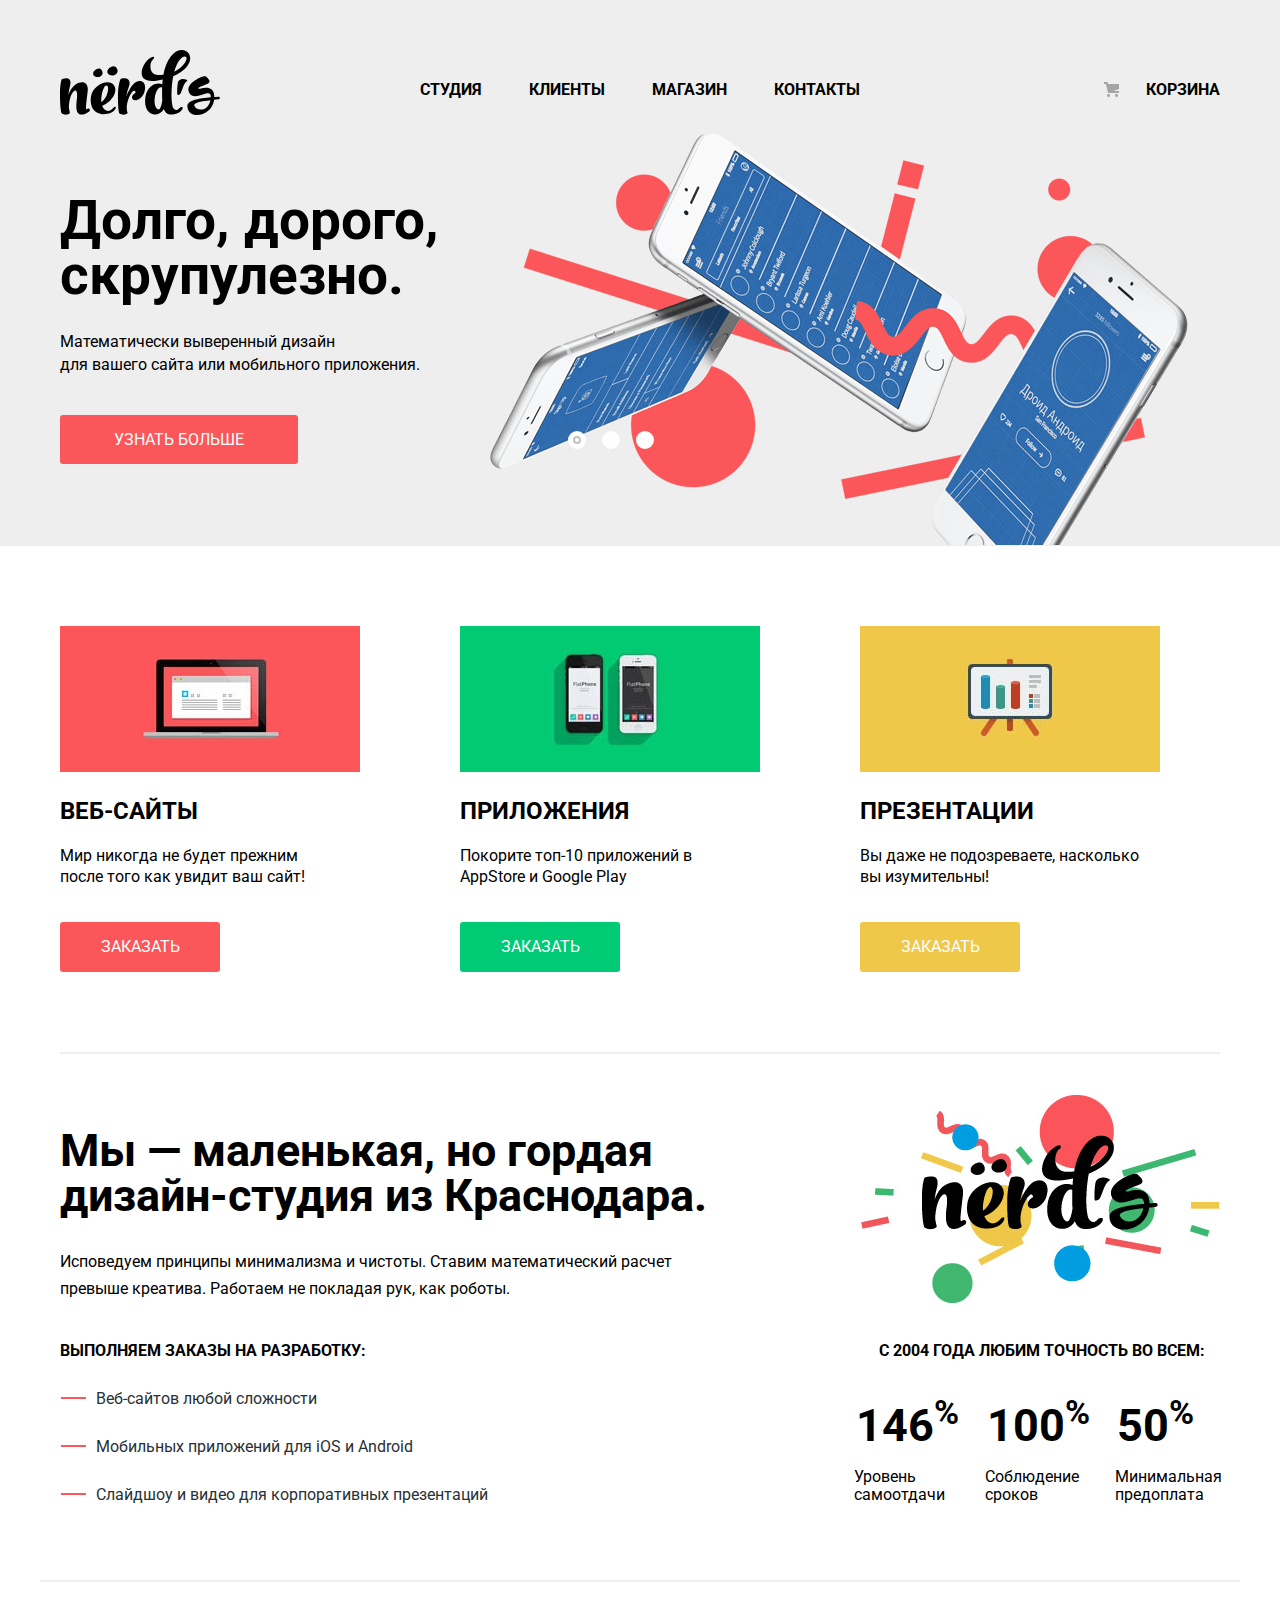
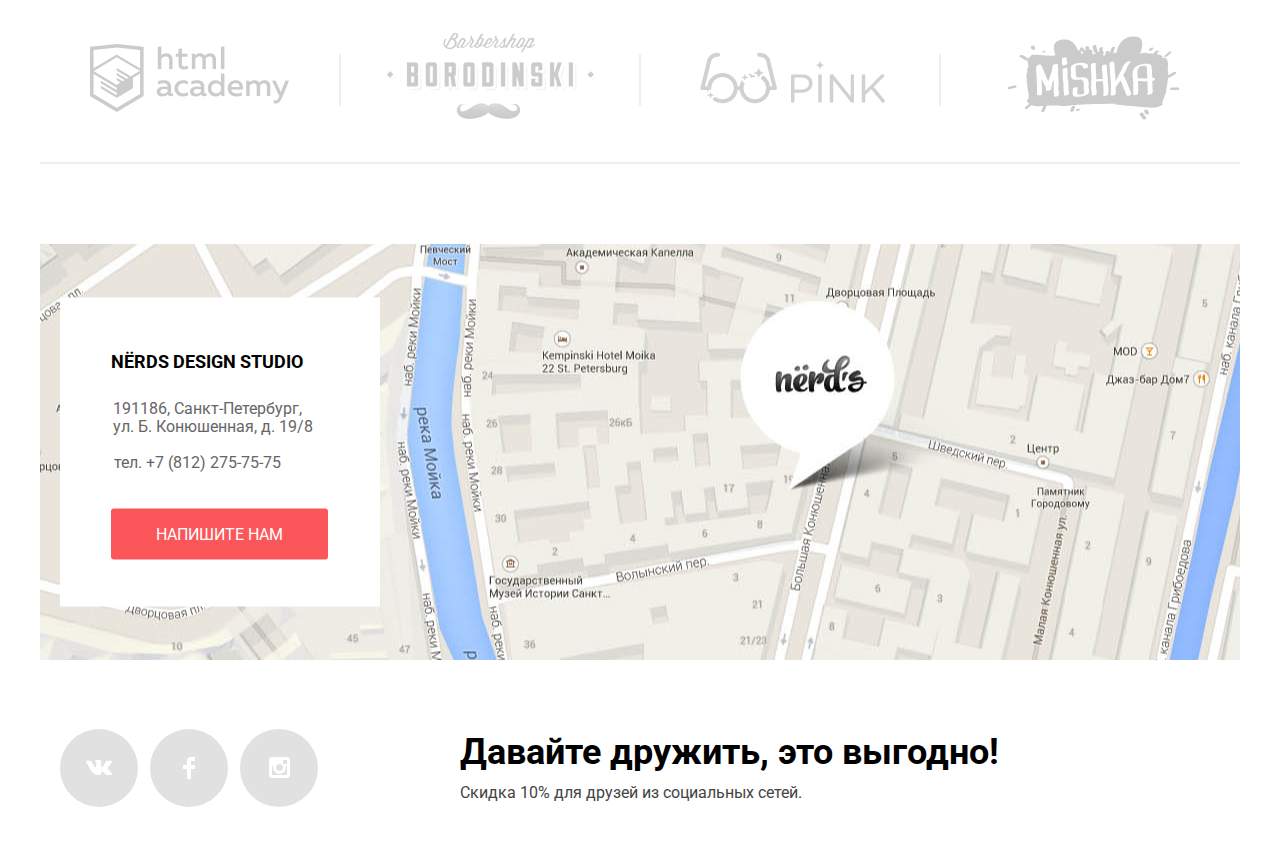
==== commit 41e78eb9: "to check" ====
--- a/index.html
+++ b/index.html
@@ -4,7 +4,7 @@
 <head>
     <meta charset="utf-8">
     <link href="css/normalize.css" rel="stylesheet">
-    <link href="css/style.min.css" rel="stylesheet">
+    <link href="css/style.css" rel="stylesheet">
     <link href="https://fonts.googleapis.com/css?family=Roboto:400,700&display=swap&subset=cyrillic" rel="stylesheet">
     <title>Магазин готовых шаблонов Nerds</title>
 </head>
@@ -137,7 +137,7 @@
         </section>
         <section class="address text-option-usual">
             <h2 class="none">Адрес</h2>
-            <iframe src="https://yandex.ru/map-widget/v1/-/CBFXQGSKCD" height="416" allowfullscreen="allowfullscreen">
+            <iframe src="https://yandex.ru/map-widget/v1/-/CBFXQGSKCD" width="1440" height="416" allowfullscreen="allowfullscreen">
                 </iframe>
             <div class="address-detail-wrapper content-size">
                 <section class="address-details">
--- a/css/style.css
+++ b/css/style.css
@@ -0,0 +1,1545 @@
+body {
+    padding: 0;
+    font-family: "Roboto", "Arial", sans-serif;
+    margin: 0 auto;
+}
+
+.content-size {
+    width: 1200px;
+    box-sizing: border-box;
+    margin: 0 auto;
+}
+
+.main-header {
+    background-color: #eeeeee;
+}
+
+a {
+    text-decoration: none;
+    color: #000000;
+}
+
+
+/*общие стили*/
+
+.menu-active {
+    position: relative;
+}
+
+.menu-active::after {
+    content: "";
+    position: absolute;
+    top: 41px;
+    left: 0;
+    width: 100%;
+    height: 2px;
+    background-color: red;
+}
+
+.text-option-usual {
+    font-size: 16px;
+    line-height: 18px;
+    font-weight: 400;
+}
+
+.ls-none {
+    list-style: none;
+}
+
+.button-type {
+    font-size: 16px;
+    line-height: 18px;
+    text-transform: uppercase;
+    font-weight: 400;
+    color: #ffffff;
+}
+
+.nerds-logo {
+    margin-right: 200px;
+    margin-top: 5px;
+}
+
+.nerds-logo:hover {
+    opacity: 0.8;
+}
+
+.nerds-logo:active {
+    opacity: 0.3;
+}
+
+.main-menu-list:hover,
+.main-menu-cart:hover {
+    color: #fb565a;
+}
+
+.main-menu-list:active,
+.main-menu-cart:active {
+    color: #c4c4c4;
+}
+
+.main-menu {
+    min-height: 65px;
+    display: flex;
+    align-items: center;
+    padding: 45px 20px 15px 20px;
+    margin: 0 auto;
+}
+
+.site-navigation {
+    display: flex;
+    align-items: center;
+    align-content: center;
+    flex-wrap: wrap;
+    padding: 0;
+}
+
+.navigation-container {
+    display: flex;
+    align-items: center;
+    width: 800px;
+    justify-content: space-between;
+}
+
+.site-navigation a,
+.user-navigation a {
+    display: block;
+}
+
+.main-menu-list,
+.main-menu-cart {
+    font-size: 16px;
+    line-height: 16px;
+    font-weight: bold;
+    text-transform: uppercase;
+    padding-top: 15px;
+}
+
+.main-menu-list {
+    margin-right: 47px;
+}
+
+.main-menu-cart {
+    position: relative;
+    padding-left: 41px;
+    margin-left: 48px;
+}
+
+.main-menu-cart:before {
+    content: "";
+    position: absolute;
+    right: 98px;
+    top: 15px;
+    background: url("../img/cart-icon.png") no-repeat;
+    opacity: 0.3;
+    width: 18px;
+    height: 18px;
+}
+
+.main-menu-list-contacts {
+    padding-right: 0;
+}
+
+.user-navigation {
+    padding-left: 0;
+}
+
+.header-slider {
+    background-color: #eeeeee;
+}
+
+.visually-hidden {
+    position: absolute;
+    width: 1px;
+    height: 1px;
+    clip: rect(0, 0, 0, 0);
+}
+
+.slider {
+    position: relative;
+}
+
+.slider-container {
+    position: relative;
+    background-color: #eeeeee;
+    width: 1160px;
+    padding-right: 20px;
+    padding-left: 20px;
+    margin: 0 auto;
+    min-height: 412px;
+}
+
+.slider-item {
+    display: none;
+    padding: 59px 0 80px 0;
+    min-height: 412px;
+    box-sizing: border-box;
+}
+
+.slider-list {
+    margin: 0;
+    padding: 0;
+}
+
+.slider-item h3 {
+    font-size: 55px;
+    line-height: 55px;
+    font-weight: bold;
+    max-width: 600px;
+    margin: 0;
+    margin-bottom: 27px;
+}
+
+.slider-item p {
+    max-width: 430px;
+    margin: 0;
+    margin-bottom: 55px;
+    line-height: 23px;
+}
+
+.slider-item-button {
+    background-color: #fb565a;
+    padding: 15px 54px;
+    border-radius: 3px;
+    border: none;
+}
+
+.slider-item-button:hover {
+    background-color: #e74246;
+}
+
+.slider-item-button:active {
+    background-color: #d7373b;
+    color: #e48789;
+    box-shadow: 0 3px #c13135 inset;
+}
+
+.slider-controls {
+    display: inline-block;
+    vertical-align: middle;
+    border-radius: 50%;
+    cursor: pointer;
+    padding: 8px;
+    position: absolute;
+    left: 50%;
+    bottom: 97px;
+    z-index: 100;
+    width: 160px;
+    height: 18px;
+    font-size: 0;
+    transform: translateX(-50%);
+}
+
+.slider-controls label {
+    position: relative;
+    display: inline-block;
+    vertical-align: middle;
+    width: 18px;
+    height: 18px;
+    padding: 8px;
+    border-radius: 50%;
+    cursor: pointer;
+}
+
+.slider-controls label::after {
+    content: "";
+    position: absolute;
+    top: 8px;
+    left: 8px;
+    z-index: 1;
+    width: 18px;
+    height: 18px;
+    background: #ffffff;
+    border-radius: 50%;
+}
+
+.slider-controls .active::before {
+    content: "";
+    position: absolute;
+    left: 50%;
+    top: 50%;
+    z-index: 2;
+    width: 4px;
+    height: 4px;
+    margin: -4px;
+    background-color: inherit;
+    border: 2px solid #c1c1c1;
+    border-radius: 50%;
+}
+
+.slider-item:nth-child(3) {
+    display: none;
+}
+
+.slider-item:nth-child(1) {
+    background: #eeeeee url("../img/nerds-index-slide1.png") no-repeat 99% -20px;
+}
+
+.slider-item:nth-child(2) {
+    background: #eeeeee url("../img/nerds-index-slide2.png") no-repeat 100% 0;
+}
+
+.slider-item:nth-child(3) {
+    background: #eeeeee url("../img/nerds-index-slide3.png") no-repeat 100% 0;
+}
+
+#slider-1:checked~.slider-list .slider-item-one {
+    display: block;
+}
+
+#slider-2:checked~.slider-list .slider-item-two {
+    display: block;
+}
+
+#slider-3:checked~.slider-list .slider-item-three {
+    display: block;
+}
+
+#slider-1:checked~.slider-controls .slider-item-1::before,
+#slider-2:checked~.slider-controls .slider-item-2::before,
+#slider-3:checked~.slider-controls .slider-item-3::before {
+    content: "";
+    position: absolute;
+    left: 50%;
+    top: 50%;
+    z-index: 2;
+    width: 4px;
+    height: 4px;
+    margin: -4px;
+    background-color: inherit;
+    border: 2px solid #c1c1c1;
+    border-radius: 50%;
+}
+
+
+/*окно напишите нам*/
+
+.none {
+    display: none;
+}
+
+.overlay {
+    width: 100%;
+    height: 100vh;
+    position: absolute;
+    top: 0;
+    left: 0;
+    background-color: transparent;
+}
+
+.write-us-block {
+    position: fixed;
+    top: 0;
+    left: 0;
+    width: 100%;
+    min-height: 100vh;
+    z-index: 101;
+}
+
+a.write-us-button {
+    padding: 15px 44px;
+    border-radius: 3px;
+}
+
+.write-us-button:hover {
+    background-color: #e74246;
+}
+
+.write-us-button:active {
+    background-color: #d7373b;
+    color: #e48789;
+    box-shadow: 0 3px rgba(0, 0, 0, 0.1) inset;
+}
+
+.write-us-block form {
+    position: absolute;
+    top: 50%;
+    left: 50%;
+    transform: translate(-50%, -50%);
+    background-color: #ffffff;
+}
+
+.write-us-list {
+    display: flex;
+    justify-content: space-between;
+    flex-wrap: wrap;
+    margin-bottom: 47px;
+}
+
+.write-us-item label {
+    padding-bottom: 12px;
+}
+
+.write-us-item-name,
+.write-us-item-mail {
+    display: flex;
+    flex-direction: column;
+    width: 45%;
+}
+
+.write-us-text textarea {
+    width: 100%;
+    min-height: 114px;
+    font: inherit;
+    font-weight: 400;
+    opacity: 0.5;
+    border: 2px solid #d7dcde;
+    border-radius: 3px;
+    padding-left: 14px;
+    padding-right: 14px;
+    padding-top: 13px;
+    resize: vertical;
+    margin: 0;
+    box-sizing: border-box;
+}
+
+.write-us-text {
+    width: 100%;
+    margin-top: 36px;
+}
+
+.write-us-text label {
+    display: flex;
+}
+
+.write-us-item input[type="email"]:focus::placeholder,
+.write-us-item input[type="text"]:focus::placeholder,
+.write-us-item textarea:focus::placeholder {
+    color: #444444;
+}
+
+.write-us-item input[type="text"]:hover,
+.write-us-item input[type="email"]:hover,
+.write-us-item textarea:hover {
+    font: inherit;
+    font-weight: 400;
+    opacity: 0.5;
+    border: 2px solid #b4b9bb;
+    border-radius: 3px;
+}
+
+.write-us-item input[type="text"]:focus,
+.write-us-item input[type="email"]:focus,
+.write-us-item textarea:focus {
+    font: inherit;
+    font-weight: 400;
+    opacity: 0.5;
+    border: 2px solid #000000;
+    border-radius: 3px;
+    outline: none;
+}
+
+.write-us-item input[type="text"]:invalid,
+.write-us-item input[type="email"]:invalid,
+.write-us-item textarea:invalid {
+    font: inherit;
+    font-weight: 400;
+    opacity: 0.5;
+    border: 2px solid #e74246;
+    border-radius: 3px;
+    color: #e74246;
+}
+
+.write-us-send {
+    background-color: #fb565a;
+    border: none;
+    border-radius: 3px;
+    padding: 16px 82px;
+    width: 260px;
+}
+
+.write-us-send:hover {
+    background-color: #e74246;
+}
+
+.write-us-send:active {
+    background-color: #d7373b;
+    color: #e48789;
+    box-shadow: 0 3px #c13135 inset;
+}
+
+.write-us-header {
+    color: #000000;
+    font-size: 45px;
+    line-height: 45px;
+    margin: 0;
+    margin-bottom: 50px;
+    font-weight: bold;
+}
+
+.write-us-item {
+    font-weight: bold;
+}
+
+.write-us-form {
+    width: 960px;
+}
+
+.write-us-wrapper {
+    position: relative;
+    display: flex;
+    flex-direction: column;
+    padding: 70px 100px 84px 100px;
+    border: 1px solid transparent;
+    box-shadow: 0px 10px 25px #888888, 5px 10px 5px #888888, -5px 10px 15px #888888;
+}
+
+.write-us-close-button {
+    position: absolute;
+    content: "";
+    background: url("../img/svg-nerds/close-cross.svg") no-repeat;
+    opacity: 0.3;
+    width: 21px;
+    height: 21px;
+    right: 90px;
+    top: 78px;
+    padding: 0;
+    margin: 0;
+    border: none;
+    background-color: #ffffff;
+    cursor: pointer;
+}
+
+.write-us-close-button:hover {
+    opacity: 1;
+}
+
+.write-us-close-button:active {
+    opacity: 0.1;
+}
+
+.write-us-item input[type="text"],
+.write-us-item input[type="email"] {
+    font: inherit;
+    font-weight: 400;
+    opacity: 0.5;
+    border: 2px solid #d7dcde;
+    border-radius: 3px;
+    min-height: 50px;
+    padding-left: 14px;
+    padding-right: 14px;
+    color: black;
+}
+
+.write-us-item textarea {
+    color: #444444;
+}
+
+ul.segment-list {
+    padding: 0;
+}
+
+.segment-item-head {
+    text-transform: uppercase;
+    font-size: 24px;
+    line-height: 30px;
+    font-weight: 700;
+}
+
+.segment-order {
+    padding: 16px 20px;
+    border-radius: 3px;
+    margin-top: 21px;
+    margin-right: 140px;
+    display: block;
+    text-align: center;
+}
+
+.segments {
+    padding-left: 20px;
+    padding-right: 20px;
+}
+
+.segment-list {
+    display: flex;
+    justify-content: space-between;
+    margin-bottom: 60px;
+    margin-right: 60px;
+    flex-wrap: wrap;
+    overflow: auto;
+}
+
+.segment-list p {
+    margin-bottom: 35px;
+    padding-right: 20px;
+    margin-top: -5px;
+    line-height: 21px;
+}
+
+ul.segment-list {
+    margin-top: 80px;
+}
+
+.segment-list-item {
+    position: relative;
+    max-width: 300px;
+    padding-top: 146px;
+    margin-bottom: 20px;
+}
+
+
+/* веб-сайты */
+
+.segment-item-wed .segment-order {
+    background-color: #fb565a;
+}
+
+.segment-item-wed .segment-order:hover {
+    background-color: #e74246;
+}
+
+.segment-item-wed .segment-order:active {
+    background-color: #d7373b;
+    color: #e48789;
+    box-shadow: 0 3px #c13135 inset;
+}
+
+.segment-item-wed::before {
+    background: #fb565a url(../img/illustration-1.jpg) no-repeat;
+    width: 100%;
+    height: 146px;
+    content: "";
+    position: absolute;
+    left: 0;
+    top: 0;
+}
+
+
+/* приложения */
+
+.segment-item-app .segment-order {
+    background-color: #00ca74;
+}
+
+.segment-item-app .segment-order:hover {
+    background-color: #00bc6c;
+}
+
+.segment-item-app .segment-order:active {
+    background-color: #00aa62;
+    color: #74c69c;
+    box-shadow: 0 3px #009958 inset;
+}
+
+.segment-item-app::before {
+    background: #00ca74 url(../img/illustration-2.jpg) no-repeat;
+    width: 100%;
+    height: 146px;
+    content: "";
+    position: absolute;
+    left: 0;
+    top: 0;
+}
+
+
+/* презентации */
+
+.segment-item-presentations .segment-order {
+    background-color: #efc84a;
+}
+
+.segment-item-presentations .segment-order:hover {
+    background-color: #eab534;
+}
+
+.segment-item-presentations .segment-order:active {
+    background-color: #e5a722;
+    color: #edc47f;
+    box-shadow: 0 3px #ce961f inset;
+}
+
+.segment-item-presentations::before {
+    background: #efc849 url(../img/illustration-3.jpg) no-repeat;
+    width: 100%;
+    height: 146px;
+    content: "";
+    position: absolute;
+    left: 0;
+    top: 0;
+}
+
+.main {
+    margin: 0 auto;
+}
+
+.about-us {
+    margin: 0 auto 44px auto;
+    padding-left: 20px;
+    padding-right: 20px;
+}
+
+.about-us-container {
+    display: flex;
+    justify-content: space-between;
+    padding: 43px 0 0 0;
+    border-top: 2px solid #eeeeee;
+}
+
+.about-us h1 {
+    font-weight: 700;
+    font-size: 45px;
+    line-height: 45px;
+}
+
+.left-col {
+    width: 80%;
+    margin-right: 130px;
+}
+
+.left-col-list {
+    margin-top: 29px;
+}
+
+.left-col p {
+    font-size: 16px;
+    line-height: 27px;
+    margin-bottom: 37px;
+}
+
+.left-col h3 {
+    text-transform: uppercase;
+    font-weight: 700;
+    font-size: 16px;
+    line-height: 24px;
+    color: #000000;
+}
+
+.left-col-text-list {
+    padding: 0;
+    margin: 0;
+}
+
+.left-col-text-list-item {
+    font-weight: 400;
+    font-size: 16px;
+    color: #283136;
+    margin-bottom: 30px;
+    position: relative;
+    padding-left: 36px;
+}
+
+.left-col-text-list-item::before {
+    content: "";
+    position: absolute;
+    height: 2px;
+    width: 25px;
+    background-color: #fb565a;
+    left: 1px;
+    top: 7px;
+}
+
+.left-col-text-list-item:nth-child(1) {
+    margin-top: 27px;
+}
+
+.right-col img {
+    margin-top: -2px;
+    margin-left: 8px;
+}
+
+.right-col-list {
+    display: flex;
+    padding-left: 0;
+    justify-content: space-between;
+    margin-top: 0;
+}
+
+.right-col-text {
+    text-transform: uppercase;
+    font-size: 16px;
+    line-height: 24px;
+    font-weight: 700;
+    text-align: center;
+    margin: 31px -3px 0 8px;
+}
+
+.right-col-item-mark {
+    font-size: 45px;
+    font-weight: 700;
+    margin: 37px 16px 16px 4px;
+}
+
+.right-col-item-name {
+    margin-top: 0;
+    margin-left: 2px;
+    width: 105px;
+}
+
+.super {
+    vertical-align: super;
+}
+
+.clients {
+    border-top: 2px solid #eeeeee;
+    border-bottom: 2px solid #eeeeee;
+    padding-top: 51px;
+    padding-bottom: 35px;
+    margin: 0 auto 80px auto
+}
+
+.clients img {
+    opacity: 0.2;
+}
+
+.client-logo:hover {
+    opacity: 1;
+    color: red;
+}
+
+.client-logo:active {
+    opacity: 0.1;
+}
+
+.clients-list {
+    display: flex;
+    justify-content: space-between;
+    align-items: center;
+    flex-wrap: wrap;
+    padding-left: 50px;
+    padding-right: 50px;
+    margin: 0 auto;
+    position: relative;
+}
+
+.client-htmlacademy,
+.client-barber,
+.client-pink {
+    position: relative;
+}
+
+.client-barber {
+    margin-left: 97px;
+    margin-right: 103px
+}
+
+.client-pink {
+    margin-right: 121px;
+}
+
+.client-mishka {
+    margin-right: 10px;
+}
+
+.clients-list li:not(:last-child)::after {
+    content: "";
+    position: absolute;
+    width: 2px;
+    height: 52px;
+    background-color: #eeeeee;
+    top: 50%;
+    right: 58px;
+    transform: translateY(-50%);
+}
+
+.client-htmlacademy::after {
+    top: 28px;
+    left: 249px;
+    transform: translateY(-50%);
+}
+
+.client-barber::after {
+    top: 40px;
+    left: 252px;
+    transform: translateY(-50%);
+}
+
+.client-pink::after {
+    top: 21px;
+    left: 239px;
+    transform: translateY(-50%);
+}
+
+.address {
+    min-height: 416px;
+    position: relative;
+    margin: 0 auto 53px auto;
+}
+
+.address-detail-wrapper {
+    min-height: 416px;
+    position: relative;
+    background: #e9e5dc url(../img/map-and-marker.jpg) no-repeat;
+    background-position: center;
+}
+
+.address-details {
+    background-color: #ffffff;
+    text-align: left;
+    width: 269px;
+    min-height: 309px;
+    padding-left: 51px;
+    margin-left: 20px;
+    position: absolute;
+    content: "";
+    top: 50%;
+    left: 0;
+    transform: translateY(-50%);
+    z-index: 100;
+}
+
+.address-details-header {
+    text-transform: uppercase;
+    font-size: 18px;
+    line-height: 30px;
+    color: #000000;
+    padding-top: 49px;
+    margin: 0;
+}
+
+.address-details-text {
+    margin-top: 23px;
+    margin-left: 2px;
+    margin-bottom: 18px;
+}
+
+.address p {
+    color: #666666;
+}
+
+.address-tel {
+    padding-bottom: 38px;
+    margin-left: 3px;
+}
+
+.address a {
+    text-transform: uppercase;
+    background-color: #fb565a;
+    color: #ffffff;
+    padding: 16px 45px;
+    border-radius: 3px;
+}
+
+.address iframe {
+    position: absolute;
+    top: 0;
+    left: 0;
+    border: none;
+    width: 100%;
+    margin: 0 auto;
+    z-index: 10;
+}
+
+.motto {
+    font-size: 36px;
+    color: #000000;
+}
+
+.special-offer {
+    font-size: 16px;
+    color: #444444;
+}
+
+.social-button {
+    display: flex;
+    align-items: center;
+    justify-content: center;
+    width: 78px;
+    height: 78px;
+}
+
+.social-icon {
+    border-radius: 50%;
+    background-color: #e1e1e1;
+    width: 78px;
+    height: 78px;
+    margin-right: 12px;
+}
+
+.social-img:hover,
+.social-icon:hover {
+    background-color: #e74246;
+}
+
+.social-img:active,
+.social-icon:active {
+    background-color: #d7373b;
+}
+
+.social-icon:active .social-img {
+    opacity: 0.3;
+}
+
+.social-list {
+    display: flex;
+    justify-content: space-between;
+    padding-left: 0;
+    margin-right: 130px;
+}
+
+.footer-container {
+    display: flex;
+    justify-content: flex-start;
+    margin: 0 auto 45px auto;
+    padding-left: 20px;
+    padding-right: 20px;
+}
+
+.footer-text {
+    display: flex;
+    flex-direction: column;
+}
+
+.footer-text p {
+    margin-top: 19px;
+    margin-bottom: -8px;
+}
+
+
+/*inner-page*/
+
+fieldset {
+    border: none;
+}
+
+.inner-page.main-menu-list {
+    padding-right: 0;
+}
+
+.button-filter-show {
+    color: #000000;
+    background-color: #eeeeee;
+    padding: 16px 89px;
+    margin-top: 8px;
+    text-transform: uppercase;
+    border: none;
+    border-radius: 3px;
+    font-weight: bold;
+    cursor: pointer;
+}
+
+.button-filter-show:hover {
+    background-color: #dfdfdf;
+}
+
+.button-filter-show:active {
+    color: #a9a9a9;
+    background-color: #d5d5d5;
+    box-shadow: 0 3px #bfbfbf inset;
+}
+
+.page-active {
+    color: #000000;
+    background-color: #ffffff;
+    padding: 3px 3px;
+    height: 38px;
+    width: 38px;
+    text-align: center;
+    vertical-align: middle;
+    line-height: 37px;
+    border-radius: 3px;
+    font-weight: bold;
+    margin-right: 11px;
+    border: 3px solid #dbdbdb;
+}
+
+.button-one,
+.button-two,
+.button-three {
+    color: #000000;
+    background-color: #eeeeee;
+    padding: 3px 3px;
+    height: 44px;
+    width: 44px;
+    text-align: center;
+    vertical-align: middle;
+    line-height: 44px;
+    border-radius: 3px;
+    font-weight: bold;
+    margin-right: 11px;
+    cursor: pointer;
+}
+
+.button-next {
+    text-transform: uppercase;
+    color: #000000;
+    background-color: #eeeeee;
+    padding: 3px 0px;
+    font-weight: bold;
+    border-radius: 3px;
+    width: 260px;
+    text-align: center;
+    height: 44px;
+    line-height: 44px;
+    cursor: pointer;
+}
+
+
+/*наведение*/
+
+.button-one:hover,
+.button-two:hover,
+.button-three:hover,
+.button-next:hover {
+    background-color: #dfdfdf;
+}
+
+
+/*нажатие*/
+
+.button-one:active,
+.button-two:active,
+.button-three:active,
+.button-next:active {
+    height: 41px;
+    background-color: #d5d5d5;
+    border-top: 3px solid #bfbfbf;
+}
+
+.sort {
+    display: flex;
+    justify-content: space-between;
+}
+
+.sort-name {
+    text-transform: uppercase;
+    font-weight: bold;
+    font-size: 18px;
+    line-height: 30px;
+    color: #000000;
+    margin-top: 0;
+}
+
+legend.filter-gap-cost {
+    margin-bottom: 50px;
+}
+
+.filter-item {
+    color: #797c7f;
+    padding-bottom: 23px;
+}
+
+.filter-item:hover {
+    color: #283136;
+}
+
+.filter-item input[type=radio],
+.filter-item input[type=checkbox] {
+    display: none;
+}
+
+
+/*радио кнопки*/
+
+.filter-item-radio label,
+.filter-item-checkbox label {
+    padding-left: 36px;
+    cursor: pointer;
+}
+
+.filter-item-radio {
+    position: relative;
+}
+
+.filter-item-radio label::before {
+    content: "";
+    position: absolute;
+    height: 25px;
+    width: 25px;
+    left: 0;
+    top: -2px;
+    background-image: url("../img/svg-nerds/radio-off.svg");
+    background-repeat: no-repeat;
+    opacity: 0.4;
+}
+
+.filter-type:checked+label::before {
+    content: "";
+    position: absolute;
+    height: 25px;
+    width: 25px;
+    background-image: url("../img/svg-nerds/radio-on.svg");
+    background-repeat: no-repeat;
+    opacity: 0.4;
+}
+
+.filter-item-radio label:hover::before {
+    opacity: 1;
+}
+
+.filter-item-radio label:disabled::before {
+    opacity: 0.3;
+}
+
+
+/*чекбоксы*/
+
+.filter-item-checkbox {
+    position: relative;
+    padding-bottom: 22px;
+}
+
+.filter-item-checkbox label::before {
+    content: "";
+    position: absolute;
+    height: 25px;
+    width: 25px;
+    top: 0;
+    left: 0;
+    background-image: url("../img/svg-nerds/checkbox-off.svg");
+    background-repeat: no-repeat;
+    opacity: 0.4;
+}
+
+.filter-item-checkbox label:hover::before,
+.filter-type-checkbox:checked+label:hover::before {
+    opacity: 1;
+}
+
+.filter-item-checkbox label:disabled::before,
+.filter-type-checkbox:checked+label:disabled::before {
+    opacity: 0.3;
+}
+
+.filter-type-checkbox:checked+label::before {
+    content: "";
+    position: absolute;
+    height: 25px;
+    width: 25px;
+    background-image: url("../img/svg-nerds/checkbox-on.svg");
+    background-repeat: no-repeat;
+    opacity: 0.4;
+}
+
+.inner-header {
+    font-size: 55px;
+    min-height: 151px;
+    background-color: #eeeeee;
+    text-align: center;
+    display: block;
+    padding-top: 54px;
+    padding-bottom: 16px;
+    margin: 0 auto;
+}
+
+.sort-type {
+    font-size: 14px;
+    line-height: 30px;
+    color: #cacaca;
+    padding-left: 0;
+    margin-right: 0;
+    text-transform: uppercase;
+    padding-right: 20px;
+}
+
+.sort-type-active {
+    color: #000000;
+}
+
+.sort-type-list {
+    display: flex;
+    justify-content: space-between;
+    align-items: center;
+    width: 358px;
+    padding-left: 0;
+    margin-top: 0;
+}
+
+.sort-type:hover {
+    color: #8d8d8d;
+}
+
+.sort-type-list a:active {
+    color: #000000;
+}
+
+.sort-button {
+    position: relative;
+    width: 11px;
+    height: 11px;
+    border: none;
+    padding: 0;
+    line-height: 30px;
+    align-self: center;
+}
+
+.sort-button-down a {
+    content: "";
+    position: absolute;
+    width: 11px;
+    height: 11px;
+    top: 0;
+    left: 0;
+    background: url("../img/svg-nerds/icon-down-dir.svg") no-repeat;
+}
+
+.sort-button-active {
+    opacity: 1;
+}
+
+.sort-button-up a {
+    content: "";
+    position: absolute;
+    width: 11px;
+    height: 11px;
+    top: 0;
+    left: 0;
+    background-image: url("../img/svg-nerds/icon-up-dir.svg");
+    background-repeat: no-repeat;
+    opacity: 0.3;
+}
+
+.sort-button-up a:hover,
+.sort-button-down a:hover {
+    opacity: 0.6;
+}
+
+.sort-button-up a:active,
+.sort-button-down a:active {
+    opacity: 1;
+}
+
+.main-wrapper {
+    display: flex;
+    margin: 0 auto;
+    padding-left: 20px;
+    padding-right: 20px;
+}
+
+.parameter {
+    margin-right: 140px;
+}
+
+.examples {
+    width: 760px;
+}
+
+.examples-container {
+    display: flex;
+    justify-content: space-between;
+    flex-wrap: wrap;
+}
+
+.button-list {
+    min-width: 445px;
+    display: flex;
+    padding-left: 0;
+    margin-top: 0;
+    margin-bottom: 60px;
+}
+
+.example-item-block {
+    position: relative;
+    margin-bottom: 31px;
+    overflow: hidden;
+    box-sizing: border-box;
+}
+
+.example-item {
+    border: 1px solid #e5e5e5;
+    box-sizing: border-box;
+}
+
+.example-item-block img {
+    display: block;
+}
+
+.example-item-block.example-item-block-last {
+    margin-bottom: 57px;
+}
+
+.example-dot {
+    width: 14px;
+    height: 14px;
+    border-radius: 50%;
+    margin-right: 9px;
+    background: #ffffff;
+}
+
+.example-dot-wrap {
+    display: flex;
+    height: 41px;
+    background-color: #e9e9e9;
+    align-items: center;
+    padding-left: 16px;
+    border-top-left-radius: 5px;
+    border-top-right-radius: 5px;
+}
+
+.example-item-block:hover .example-dot-wrap {
+    background-color: #4d4d4d;
+    transition: 0.3s;
+}
+
+.example-item-description {
+    /* display: none; */
+    position: absolute;
+    bottom: 0;
+    left: 0px;
+    width: 362px;
+    text-align: center;
+    background-color: #eeeeee;
+    padding-top: 29px;
+    box-sizing: border-box;
+    transform: translateY(100%);
+}
+
+.example-item-block:hover .example-item-description {
+    transform: translateY(0%);
+    transition: 0.3s;
+}
+
+.descript-header {
+    text-transform: uppercase;
+    font-weight: bold;
+    font-size: 18px;
+    line-height: 25px;
+    margin-left: -5px;
+}
+
+.descript-header:hover {
+    color: #fb565a;
+}
+
+.descript-header:active {
+    color: #cacaca;
+}
+
+.descript-text {
+    padding-bottom: 30px;
+    padding-right: 67px;
+    padding-left: 67px;
+    color: #666666;
+    margin: 0;
+    margin-top: 18px;
+}
+
+.descript-button {
+    display: block;
+    background-color: #fb565a;
+    padding: 16px 55px;
+    border-radius: 3px;
+    margin-bottom: 44px;
+    margin-right: 80px;
+    margin-left: 80px;
+}
+
+.descript-button:hover {
+    background-color: #e74246;
+}
+
+.descript-button:active {
+    background-color: #d7373b;
+    box-shadow: 0 3px #c13135 inset;
+}
+
+.filter-gap {
+    margin: 0;
+    padding: 0;
+    border: none;
+}
+
+.range-filter {
+    width: 260px;
+}
+
+.range-controls {
+    height: 41px;
+    background-color: #f1f1f1;
+    border-radius: 5px;
+    margin-bottom: 15px;
+    padding-top: 39px;
+    padding-right: 20px;
+    padding-left: 20px;
+    position: relative;
+}
+
+.range-controls .toggle {
+    width: 4px;
+    height: 4px;
+    padding: 0;
+    border: 8px solid #ffffff;
+    background-color: #ababab;
+    border-radius: 50%;
+    box-shadow: 0 2px 1px 0 #cfcfcf;
+    position: absolute;
+    top: 31px;
+    left: 0;
+    cursor: pointer;
+}
+
+.price-controls label {
+    display: inline-block;
+    width: 50%;
+    font-size: 16px;
+    text-transform: uppercase;
+    vertical-align: middle;
+}
+
+.price-controls input {
+    font-size: 16px;
+    text-align: center;
+    color: #283136;
+    width: 60px;
+    padding: 8px 10px;
+    border: none;
+    border-radius: 5px;
+    background: #f1f1f1;
+    margin-left: 10px;
+}
+
+.max-price {
+    text-align: right;
+}
+
+.max-price input {
+    margin-left: 8px;
+}
+
+.price-controls {
+    font-size: 0;
+    margin-bottom: 57px;
+}
+
+.range-controls .toggle-min {
+    left: 45px;
+}
+
+.range-controls .toggle-max {
+    left: 120px;
+}
+
+.range-controls .bar {
+    width: 70%;
+    height: 2px;
+    background: #00ca74;
+}
+
+.range-controls .scale {
+    height: 2px;
+    background: #d7dcde;
+}
+
+.inner-page header {
+    margin: auto auto 53px auto;
+}
+
+.sort {
+    margin-bottom: 31px;
+}
+
+.sort-type {
+    display: flex;
+    padding-left: 0;
+    margin-left: 0;
+}
+
+.sort-list {
+    padding-left: 0;
+    margin-left: 0;
+    margin-bottom: 22px;
+}
+
+.catalog-right-col {
+    display: flex;
+    flex-direction: column;
+}
+
+iframe {
+    border: 1px;
+}
+
+
+/*script*/
+
+.modal-show {
+    display: block;
+}